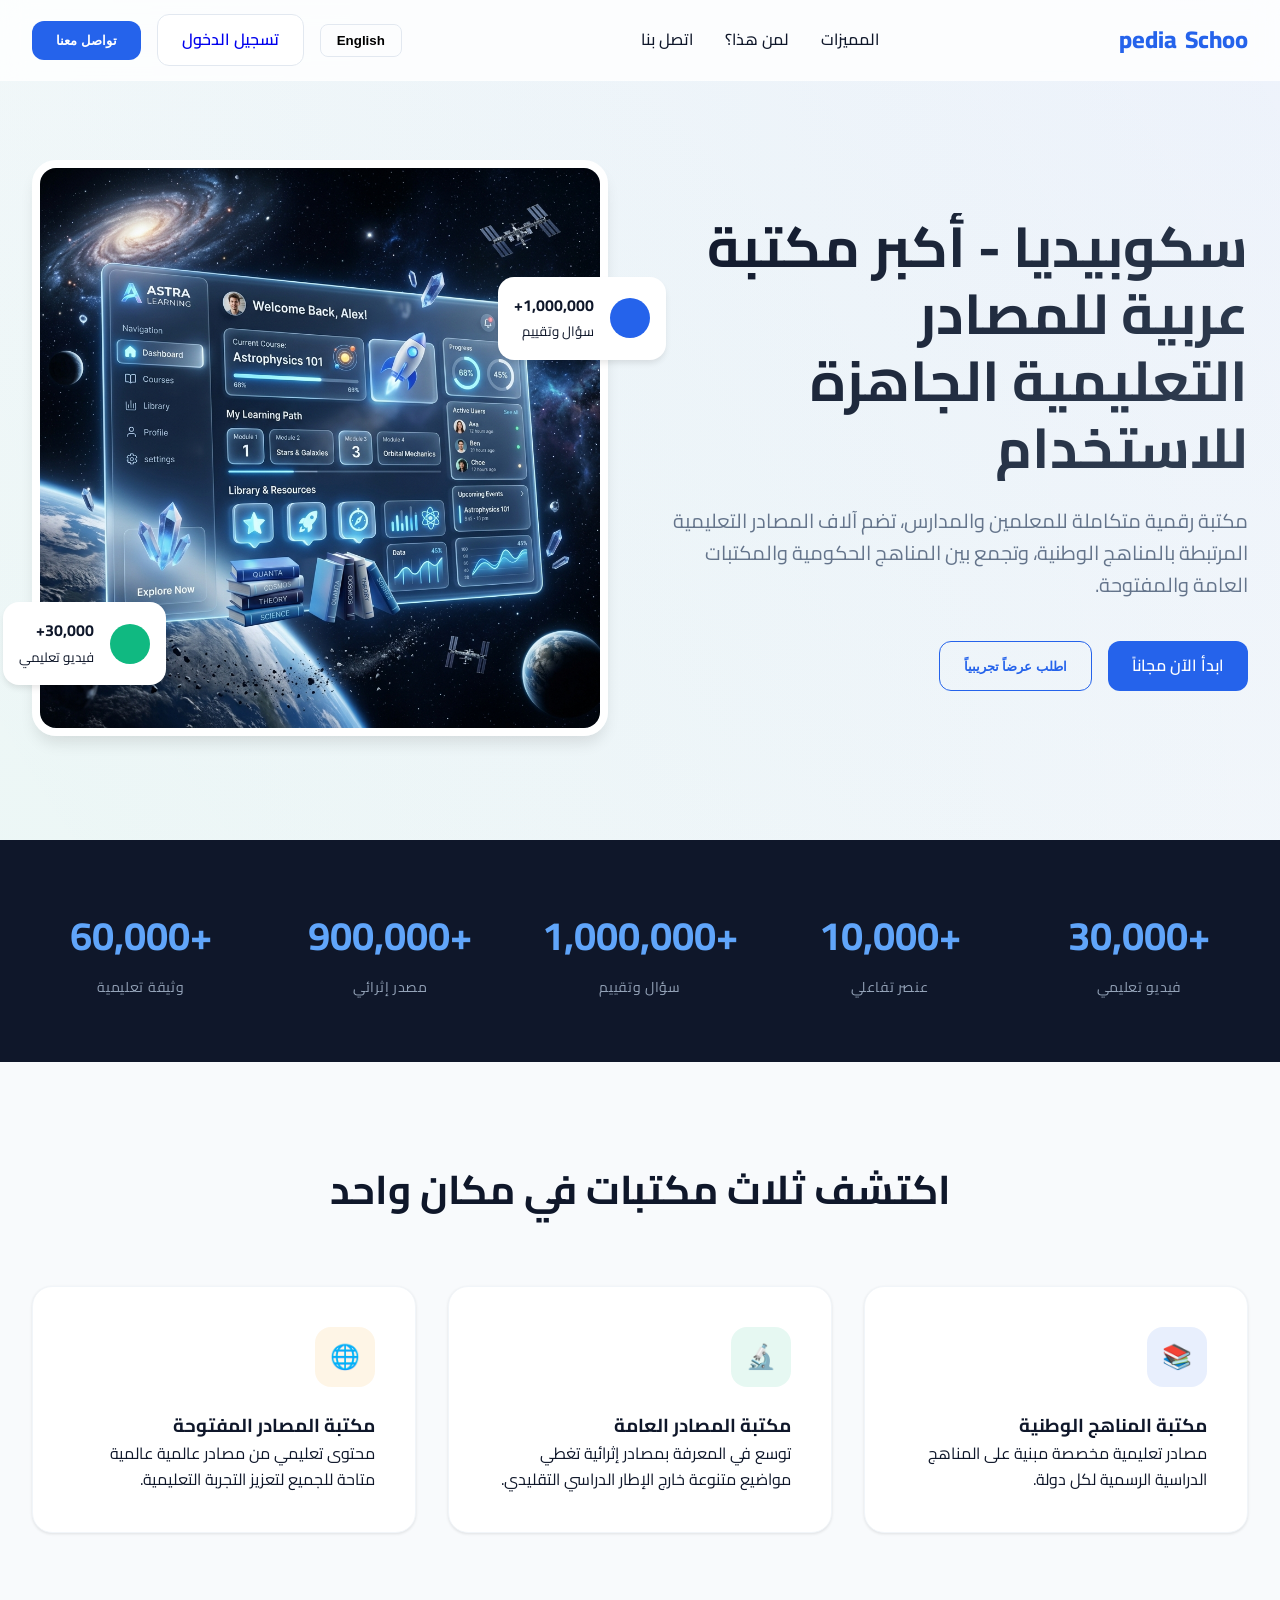
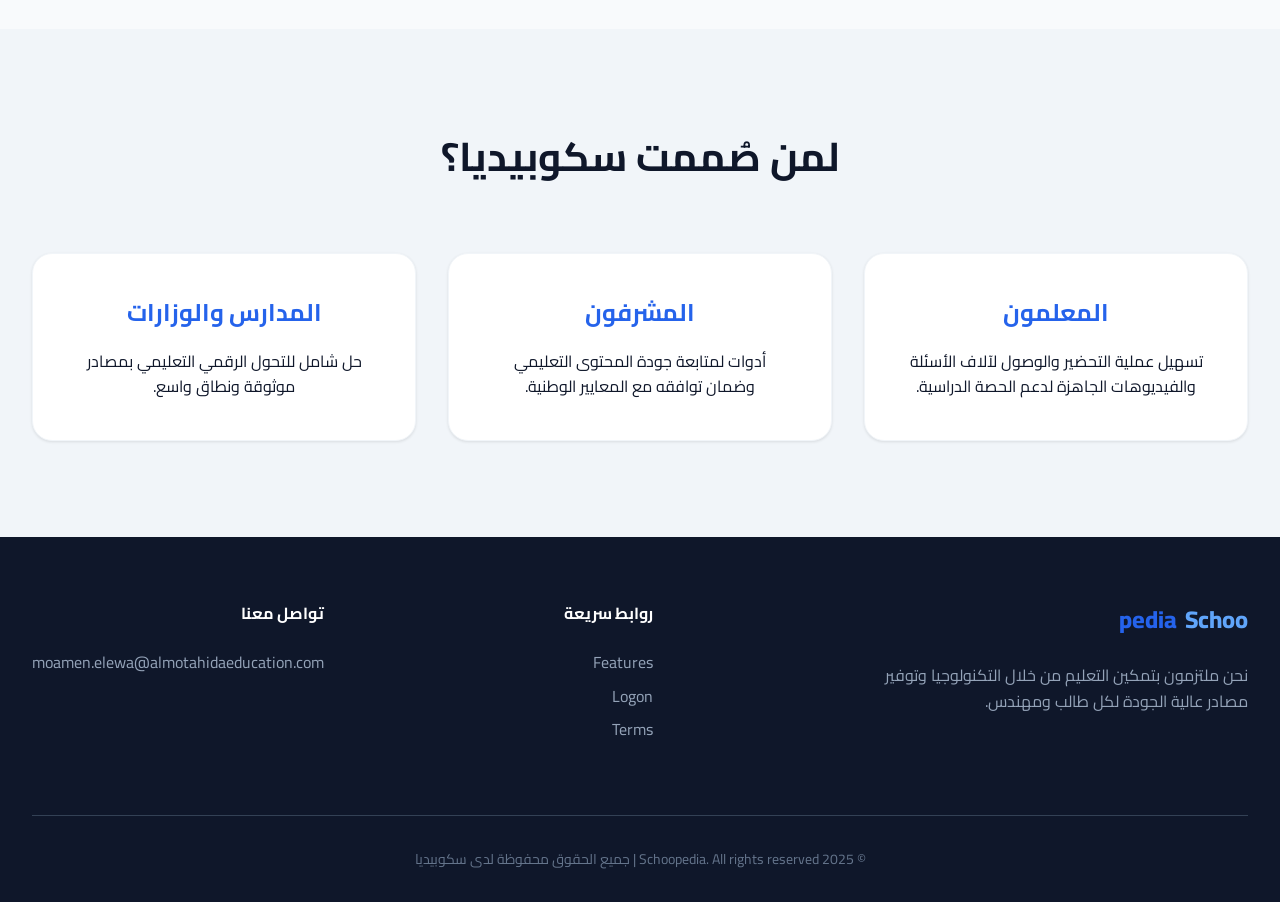
==== index.html @ 9db1104a "Initial commit: Redesigned Schoopedia Library Landing Page" ====
<!DOCTYPE html>
<html lang="ar" dir="rtl">
<head>
    <meta charset="UTF-8">
    <meta name="viewport" content="width=device-width, initial-scale=1.0">
    <title>Schoopedia Library | سكوبيديا</title>
    <link rel="stylesheet" href="style.css">
</head>
<body class="lang-ar">

    <!-- Navigation -->
    <nav id="navbar">
        <div class="container">
            <a href="#" class="logo">
                <span style="color: var(--primary)">Schoo</span>pedia
            </a>
            <div class="nav-links">
                <a href="#features" lang="ar">المميزات</a>
                <a href="#features" lang="en">Features</a>
                <a href="#audience" lang="ar">لمن هذا؟</a>
                <a href="#audience" lang="en">Whom is it for?</a>
                <a href="#contact" lang="ar">اتصل بنا</a>
                <a href="#contact" lang="en">Contact</a>
            </div>
            <div class="nav-actions">
                <button class="lang-toggle" onclick="toggleLanguage()">
                    <span lang="ar">English</span>
                    <span lang="en">العربية</span>
                </button>
                <a href="https://library.schoopedia.com/login" class="btn btn-outline" lang="ar">تسجيل الدخول</a>
                <a href="https://library.schoopedia.com/login" class="btn btn-outline" lang="en">Login</a>
                <button class="btn btn-primary" onclick="openModal()" lang="ar">تواصل معنا</button>
                <button class="btn btn-primary" onclick="openModal()" lang="en">Contact Us</button>
            </div>
        </div>
    </nav>

    <!-- Hero Section -->
    <section class="hero">
        <div class="container">
            <div class="hero-content">
                <h1 lang="ar">سكوبيديا - أكبر مكتبة عربية للمصادر التعليمية الجاهزة للاستخدام</h1>
                <h1 lang="en">Schoopedia - The largest Arabic library for ready-to-use educational resources</h1>
                
                <p lang="ar">مكتبة رقمية متكاملة للمعلمين والمدارس، تضم آلاف المصادر التعليمية المرتبطة بالمناهج الوطنية، وتجمع بين المناهج الحكومية والمكتبات العامة والمفتوحة.</p>
                <p lang="en">A comprehensive digital library for teachers and schools, featuring thousands of educational resources mapped to national curricula, combining government, general, and open libraries.</p>
                
                <div class="hero-btns" style="display: flex; gap: 1rem;">
                    <a href="https://library.schoopedia.com/login" class="btn btn-primary" lang="ar">ابدأ الآن مجاناً</a>
                    <a href="https://library.schoopedia.com/login" class="btn btn-primary" lang="en">Start Now for Free</a>
                    
                    <button class="btn btn-secondary" onclick="openModal()" lang="ar">اطلب عرضاً تجريبياً</button>
                    <button class="btn btn-secondary" onclick="openModal()" lang="en">Request a Demo</button>
                </div>
            </div>
            <div class="hero-visual">
                <div class="floating-card" style="top: 20%; right: -10%;">
                    <div style="background: var(--primary); width: 40px; height: 40px; border-radius: 50%;"></div>
                    <div>
                        <strong style="display: block;">1,000,000+</strong>
                        <small lang="ar">سؤال وتقييم</small>
                        <small lang="en">Questions & Assessments</small>
                    </div>
                </div>
                <div class="floating-card" style="bottom: 10%; left: -5%;">
                    <div style="background: var(--secondary); width: 40px; height: 40px; border-radius: 50%;"></div>
                    <div>
                        <strong style="display: block;">30,000+</strong>
                        <small lang="ar">فيديو تعليمي</small>
                        <small lang="en">Educational Videos</small>
                    </div>
                </div>
                <img src="hero-visual.png" alt="Schoopedia Platform">
            </div>
        </div>
    </section>

    <!-- Metrics Section -->
    <section class="metrics">
        <div class="container">
            <div class="metrics-grid">
                <div class="metric-item">
                    <h3>+30,000</h3>
                    <p lang="ar">فيديو تعليمي</p>
                    <p lang="en">Videos</p>
                </div>
                <div class="metric-item">
                    <h3>+10,000</h3>
                    <p lang="ar">عنصر تفاعلي</p>
                    <p lang="en">Interactives</p>
                </div>
                <div class="metric-item">
                    <h3>+1,000,000</h3>
                    <p lang="ar">سؤال وتقييم</p>
                    <p lang="en">Questions</p>
                </div>
                <div class="metric-item">
                    <h3>+900,000</h3>
                    <p lang="ar">مصدر إثرائي</p>
                    <p lang="en">Resources</p>
                </div>
                <div class="metric-item">
                    <h3>+60,000</h3>
                    <p lang="ar">وثيقة تعليمية</p>
                    <p lang="en">Documents</p>
                </div>
            </div>
        </div>
    </section>

    <!-- Features / Libraries Section -->
    <section id="features" class="section-padding">
        <div class="container">
            <div style="text-align: center; margin-bottom: 4rem;">
                <h2 style="font-size: 2.5rem; margin-bottom: 1rem;" lang="ar">اكتشف ثلاث مكتبات في مكان واحد</h2>
                <h2 style="font-size: 2.5rem; margin-bottom: 1rem;" lang="en">Discover Three Libraries in One Place</h2>
            </div>
            
            <style>
                .feature-grid { display: grid; grid-template-columns: repeat(3, 1fr); gap: 2rem; }
                .feature-card { background: white; padding: 2.5rem; border-radius: 20px; box-shadow: var(--shadow-sm); border: 1px solid #f1f5f9; transition: var(--transition); }
                .feature-card:hover { transform: translateY(-10px); box-shadow: var(--shadow-lg); border-color: var(--primary-light); }
                .card-icon { width: 60px; height: 60px; border-radius: 16px; display: flex; align-items: center; justify-content: center; margin-bottom: 1.5rem; font-size: 1.5rem; }
            </style>

            <div class="feature-grid">
                <div class="feature-card">
                    <div class="card-icon" style="background: rgba(37, 99, 235, 0.1); color: var(--primary);">📚</div>
                    <h3 lang="ar">مكتبة المناهج الوطنية</h3>
                    <h3 lang="en">National Curricula Library</h3>
                    <p lang="ar">مصادر تعليمية مخصصة مبنية على المناهج الدراسية الرسمية لكل دولة.</p>
                    <p lang="en">Customized educational resources built on the official curriculum of each country.</p>
                </div>
                <div class="feature-card">
                    <div class="card-icon" style="background: rgba(16, 185, 129, 0.1); color: var(--secondary);">🔬</div>
                    <h3 lang="ar">مكتبة المصادر العامة</h3>
                    <h3 lang="en">General Resources Library</h3>
                    <p lang="ar">توسع في المعرفة بمصادر إثرائية تغطي مواضيع متنوعة خارج الإطار الدراسي التقليدي.</p>
                    <p lang="en">Expand knowledge with enrichment resources covering various topics outside the traditional framework.</p>
                </div>
                <div class="feature-card">
                    <div class="card-icon" style="background: rgba(245, 158, 11, 0.1); color: var(--accent);">🌐</div>
                    <h3 lang="ar">مكتبة المصادر المفتوحة</h3>
                    <h3 lang="en">Open Resources Library</h3>
                    <p lang="ar">محتوى تعليمي من مصادر عالمية عالمية متاحة للجميع لتعزيز التجربة التعليمية.</p>
                    <p lang="en">Educational content from global open sources available to everyone to enhance the learning experience.</p>
                </div>
            </div>
        </div>
    </section>

    <!-- Audience Section -->
    <section id="audience" class="section-padding" style="background: #f1f5f9;">
        <div class="container">
            <div style="text-align: center; margin-bottom: 4rem;">
                <h2 style="font-size: 2.5rem; margin-bottom: 1rem;" lang="ar">لمن صُممت سكوبيديا؟</h2>
                <h2 style="font-size: 2.5rem; margin-bottom: 1rem;" lang="en">Who is Schoopedia built for?</h2>
            </div>
            
            <div class="feature-grid">
                <div class="feature-card" style="text-align: center;">
                    <h3 style="color: var(--primary); font-size: 1.5rem; margin-bottom: 1rem;" lang="ar">المعلمون</h3>
                    <h3 style="color: var(--primary); font-size: 1.5rem; margin-bottom: 1rem;" lang="en">Teachers</h3>
                    <p lang="ar">تسهيل عملية التحضير والوصول لآلاف الأسئلة والفيديوهات الجاهزة لدعم الحصة الدراسية.</p>
                    <p lang="en">Simplified preparation and access to thousands of ready-made questions and videos to support classroom sessions.</p>
                </div>
                <div class="feature-card" style="text-align: center;">
                    <h3 style="color: var(--primary); font-size: 1.5rem; margin-bottom: 1rem;" lang="ar">المشرفون</h3>
                    <h3 style="color: var(--primary); font-size: 1.5rem; margin-bottom: 1rem;" lang="en">Supervisors</h3>
                    <p lang="ar">أدوات لمتابعة جودة المحتوى التعليمي وضمان توافقه مع المعايير الوطنية.</p>
                    <p lang="en">Tools to monitor educational content quality and ensure compliance with national standards.</p>
                </div>
                <div class="feature-card" style="text-align: center;">
                    <h3 style="color: var(--primary); font-size: 1.5rem; margin-bottom: 1rem;" lang="ar">المدارس والوزارات</h3>
                    <h3 style="color: var(--primary); font-size: 1.5rem; margin-bottom: 1rem;" lang="en">Schools & Ministries</h3>
                    <p lang="ar">حل شامل للتحول الرقمي التعليمي بمصادر موثوقة ونطاق واسع.</p>
                    <p lang="en">A comprehensive solution for educational digital transformation with reliable, large-scale resources.</p>
                </div>
            </div>
        </div>
    </section>

    <!-- Footer Area -->
    <footer style="background: var(--text-dark); color: white; padding: 4rem 0 2rem;">
        <div class="container">
            <div style="display: grid; grid-template-columns: 2fr 1fr 1fr; gap: 4rem; margin-bottom: 4rem;">
                <div>
                    <a href="#" class="logo" style="margin-bottom: 1.5rem;">
                        <span style="color: var(--primary-light)">Schoo</span>pedia
                    </a>
                    <p style="color: #94a3b8; max-width: 400px;" lang="ar">نحن ملتزمون بتمكين التعليم من خلال التكنولوجيا وتوفير مصادر عالية الجودة لكل طالب ومهندس.</p>
                    <p style="color: #94a3b8; max-width: 400px;" lang="en">We are committed to empowering education through technology and providing high-quality resources for every student and teacher.</p>
                </div>
                <div>
                    <h4 style="margin-bottom: 1.5rem;" lang="ar">روابط سريعة</h4>
                    <h4 style="margin-bottom: 1.5rem;" lang="en">Quick Links</h4>
                    <ul style="list-style: none; color: #94a3b8;">
                        <li style="margin-bottom: 0.5rem;"><a href="#" style="color: inherit; text-decoration: none;">Features</a></li>
                        <li style="margin-bottom: 0.5rem;"><a href="#" style="color: inherit; text-decoration: none;">Logon</a></li>
                        <li style="margin-bottom: 0.5rem;"><a href="#" style="color: inherit; text-decoration: none;">Terms</a></li>
                    </ul>
                </div>
                <div>
                    <h4 style="margin-bottom: 1.5rem;" lang="ar">تواصل معنا</h4>
                    <h4 style="margin-bottom: 1.5rem;" lang="en">Contact Us</h4>
                    <p style="color: #94a3b8;">moamen.elewa@almotahidaeducation.com</p>
                </div>
            </div>
            <div style="border-top: 1px solid #334155; padding-top: 2rem; text-align: center; color: #64748b; font-size: 0.875rem;">
                <p>© 2025 Schoopedia. All rights reserved | جميع الحقوق محفوظة لدى سكوبيديا</p>
            </div>
        </div>
    </footer>

    <!-- Contact Modal -->
    <div id="contactModal" style="display: none; position: fixed; inset: 0; background: rgba(0,0,0,0.5); z-index: 2000; align-items: center; justify-content: center; backdrop-filter: blur(4px);">
        <div style="background: white; width: 90%; max-width: 500px; padding: 2.5rem; border-radius: 24px; position: relative; box-shadow: var(--shadow-lg);">
            <button onclick="closeModal()" style="position: absolute; top: 1.5rem; right: 1.5rem; background: none; border: none; font-size: 1.5rem; cursor: pointer; color: var(--text-muted);">×</button>
            <h2 style="margin-bottom: 0.5rem;" lang="ar">تواصل معنا</h2>
            <h2 style="margin-bottom: 0.5rem;" lang="en">Contact Us</h2>
            <p style="color: var(--text-muted); margin-bottom: 2rem;" lang="ar">اترك لنا رسالة وسنقوم بالرد عليك في أقرب وقت.</p>
            <p style="color: var(--text-muted); margin-bottom: 2rem;" lang="en">Leave us a message and we'll get back to you soon.</p>
            
            <form action="mailto:moamen.elewa@almotahidaeducation.com" method="post" enctype="text/plain" style="display: flex; direction: ltr; flex-direction: column; gap: 1rem;">
                <input type="text" placeholder="Full Name / الاسم الكامل" style="width: 100%; padding: 0.75rem 1rem; border: 1px solid #e2e8f0; border-radius: 12px;" required>
                <input type="email" placeholder="Email / البريد الإلكتروني" style="width: 100%; padding: 0.75rem 1rem; border: 1px solid #e2e8f0; border-radius: 12px;" required>
                <textarea placeholder="Your Message / الرسالة" rows="4" style="width: 100%; padding: 0.75rem 1rem; border: 1px solid #e2e8f0; border-radius: 12px;" required></textarea>
                <button type="submit" class="btn btn-primary" style="width: 100%;" lang="ar">إرسال الرسالة</button>
                <button type="submit" class="btn btn-primary" style="width: 100%;" lang="en">Send Message</button>
            </form>
        </div>
    </div>

    <script src="script.js"></script>
</body>
</html>
---- style.css ----
@import url('https://fonts.googleapis.com/css2?family=Cairo:wght@300;400;600;700&family=Outfit:wght@300;400;600;700&display=swap');

:root {
    --primary: #2563eb;
    --primary-light: #60a5fa;
    --secondary: #10b981;
    --accent: #f59e0b;
    --bg-light: #f8fafc;
    --text-dark: #0f172a;
    --text-muted: #64748b;
    --glass: rgba(255, 255, 255, 0.8);
    --glass-border: rgba(255, 255, 255, 0.2);
    --shadow-sm: 0 1px 3px rgba(0,0,0,0.1);
    --shadow-md: 0 4px 6px -1px rgba(0,0,0,0.1);
    --shadow-lg: 0 10px 15px -3px rgba(0,0,0,0.1);
    --transition: all 0.3s cubic-bezier(0.4, 0, 0.2, 1);
}

* {
    margin: 0;
    padding: 0;
    box-sizing: border-box;
}

body {
    font-family: 'Outfit', 'Cairo', sans-serif;
    color: var(--text-dark);
    background-color: var(--bg-light);
    line-height: 1.6;
    overflow-x: hidden;
}

body.lang-ar {
    direction: rtl;
    font-family: 'Cairo', 'Outfit', sans-serif;
}

/* --- Layout Utils --- */
.container {
    max-width: 1280px;
    margin: 0 auto;
    padding: 0 2rem;
}

.section-padding {
    padding: 6rem 0;
}

/* --- Navigation --- */
nav {
    position: fixed;
    top: 0;
    width: 100%;
    z-index: 1000;
    background: var(--glass);
    backdrop-filter: blur(12px);
    border-bottom: 1px solid var(--glass-border);
    transition: var(--transition);
}

nav.scrolled {
    box-shadow: var(--shadow-md);
    padding: 0.5rem 0;
}

nav .container {
    display: flex;
    justify-content: space-between;
    align-items: center;
    height: 80px;
}

.logo {
    font-size: 1.5rem;
    font-weight: 800;
    color: var(--primary);
    text-decoration: none;
    display: flex;
    align-items: center;
    gap: 0.5rem;
}

.nav-links {
    display: flex;
    gap: 2rem;
    align-items: center;
}

.nav-links a {
    text-decoration: none;
    color: var(--text-dark);
    font-weight: 500;
    transition: var(--transition);
}

.nav-links a:hover {
    color: var(--primary);
}

.nav-actions {
    display: flex;
    gap: 1rem;
    align-items: center;
}

/* --- Buttons --- */
.btn {
    padding: 0.75rem 1.5rem;
    border-radius: 12px;
    font-weight: 600;
    cursor: pointer;
    transition: var(--transition);
    border: none;
    text-decoration: none;
    display: inline-flex;
    align-items: center;
    justify-content: center;
    gap: 0.5rem;
}

.btn-primary {
    background: var(--primary);
    color: white;
}

.btn-primary:hover {
    background: #1d4ed8;
    transform: translateY(-2px);
    box-shadow: 0 10px 15px -3px rgba(37, 99, 235, 0.3);
}

.btn-secondary {
    background: transparent;
    border: 1px solid var(--primary);
    color: var(--primary);
}

.btn-secondary:hover {
    background: rgba(37, 99, 235, 0.05);
}

.btn-outline {
    border: 1px solid #e2e8f0;
    background: white;
}

.btn-outline:hover {
    background: #f1f5f9;
}

.lang-toggle {
    background: none;
    border: 1px solid #e2e8f0;
    padding: 0.5rem 1rem;
    border-radius: 8px;
    cursor: pointer;
    font-weight: 600;
    display: flex;
    align-items: center;
    gap: 0.5rem;
}

/* --- Hero --- */
.hero {
    position: relative;
    padding: 10rem 0 6rem;
    background: radial-gradient(circle at top right, rgba(37, 99, 235, 0.05), transparent),
                radial-gradient(circle at bottom left, rgba(16, 185, 129, 0.05), transparent);
    overflow: hidden;
}

.hero .container {
    display: grid;
    grid-template-columns: 1fr 1fr;
    gap: 4rem;
    align-items: center;
}

.hero-content h1 {
    font-size: 3.5rem;
    line-height: 1.2;
    margin-bottom: 1.5rem;
    background: linear-gradient(135deg, var(--text-dark) 0%, #334155 100%);
    -webkit-background-clip: text;
    -webkit-text-fill-color: transparent;
}

.hero-content p {
    font-size: 1.25rem;
    color: var(--text-muted);
    margin-bottom: 2.5rem;
}

.hero-visual {
    position: relative;
}

.hero-visual img {
    width: 100%;
    border-radius: 24px;
    box-shadow: var(--shadow-lg);
    border: 8px solid white;
}

/* Floating element decorations */
.floating-card {
    position: absolute;
    background: white;
    padding: 1rem;
    border-radius: 16px;
    box-shadow: var(--shadow-md);
    display: flex;
    align-items: center;
    gap: 1rem;
    z-index: 2;
    animation: float 6s ease-in-out infinite;
}

@keyframes float {
    0%, 100% { transform: translateY(0); }
    50% { transform: translateY(-20px); }
}

/* --- Metrics Section --- */
.metrics {
    background: var(--text-dark);
    color: white;
    padding: 4rem 0;
}

.metrics-grid {
    display: grid;
    grid-template-columns: repeat(auto-fit, minmax(200px, 1fr));
    gap: 2rem;
    text-align: center;
}

.metric-item h3 {
    font-size: 2.5rem;
    color: var(--primary-light);
    margin-bottom: 0.5rem;
}

.metric-item p {
    color: #94a3b8;
    text-transform: uppercase;
    font-size: 0.875rem;
    letter-spacing: 0.05em;
}

/* --- Content Visibility --- */
body.lang-ar [lang="en"] { display: none !important; }
body.lang-en [lang="ar"] { display: none !important; }

/* --- Animations --- */
.fade-in-section {
    opacity: 0;
    transform: translateY(30px);
    transition: opacity 0.8s ease-out, transform 0.8s ease-out;
}

.fade-in-section.visible {
    opacity: 1;
    transform: translateY(0);
}

/* --- Responsive --- */
@media (max-width: 1024px) {
    .hero .container {
        grid-template-columns: 1fr;
        text-align: center;
        padding-top: 2rem;
    }
    .hero-btns { justify-content: center; }
    .hero-content h1 {
        font-size: 2.75rem;
    }
    .nav-links { display: none; }
    .feature-grid { grid-template-columns: 1fr; }
}

@media (max-width: 768px) {
    .container { padding: 0 1.5rem; }
}
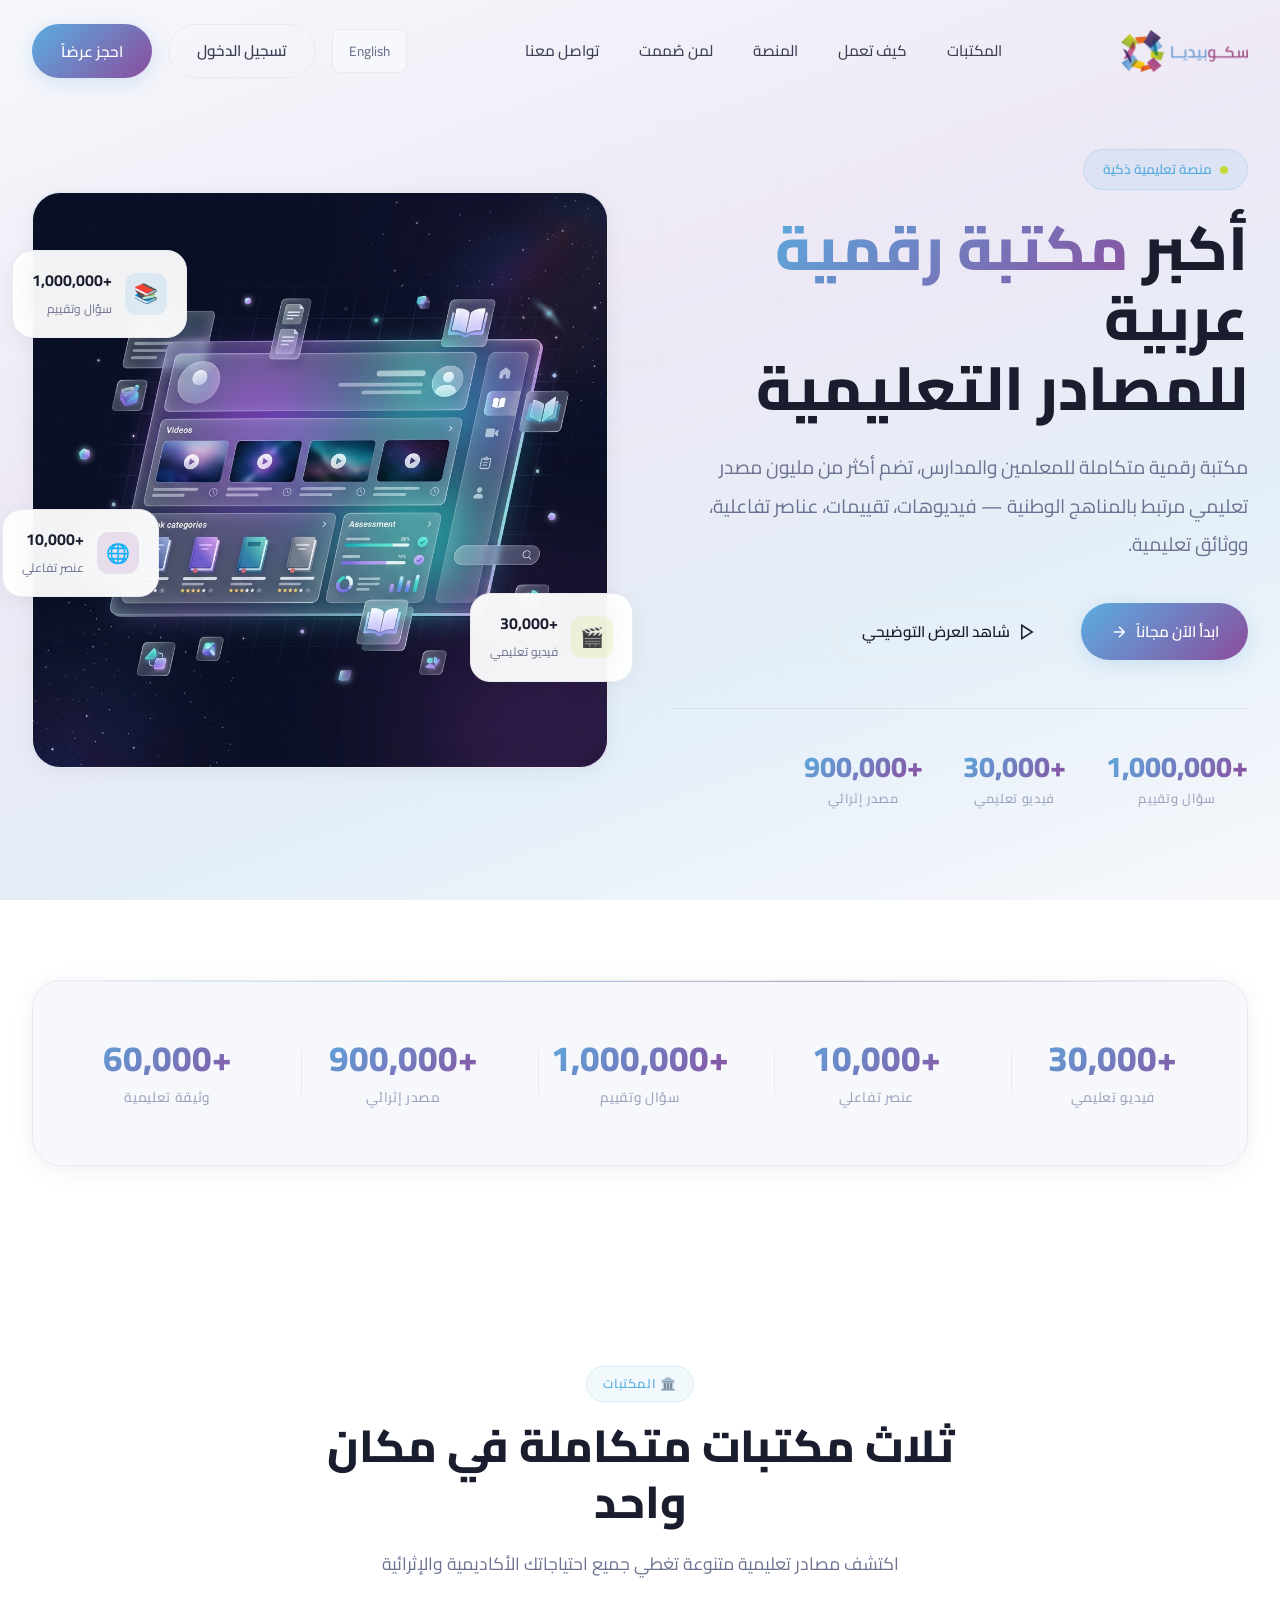
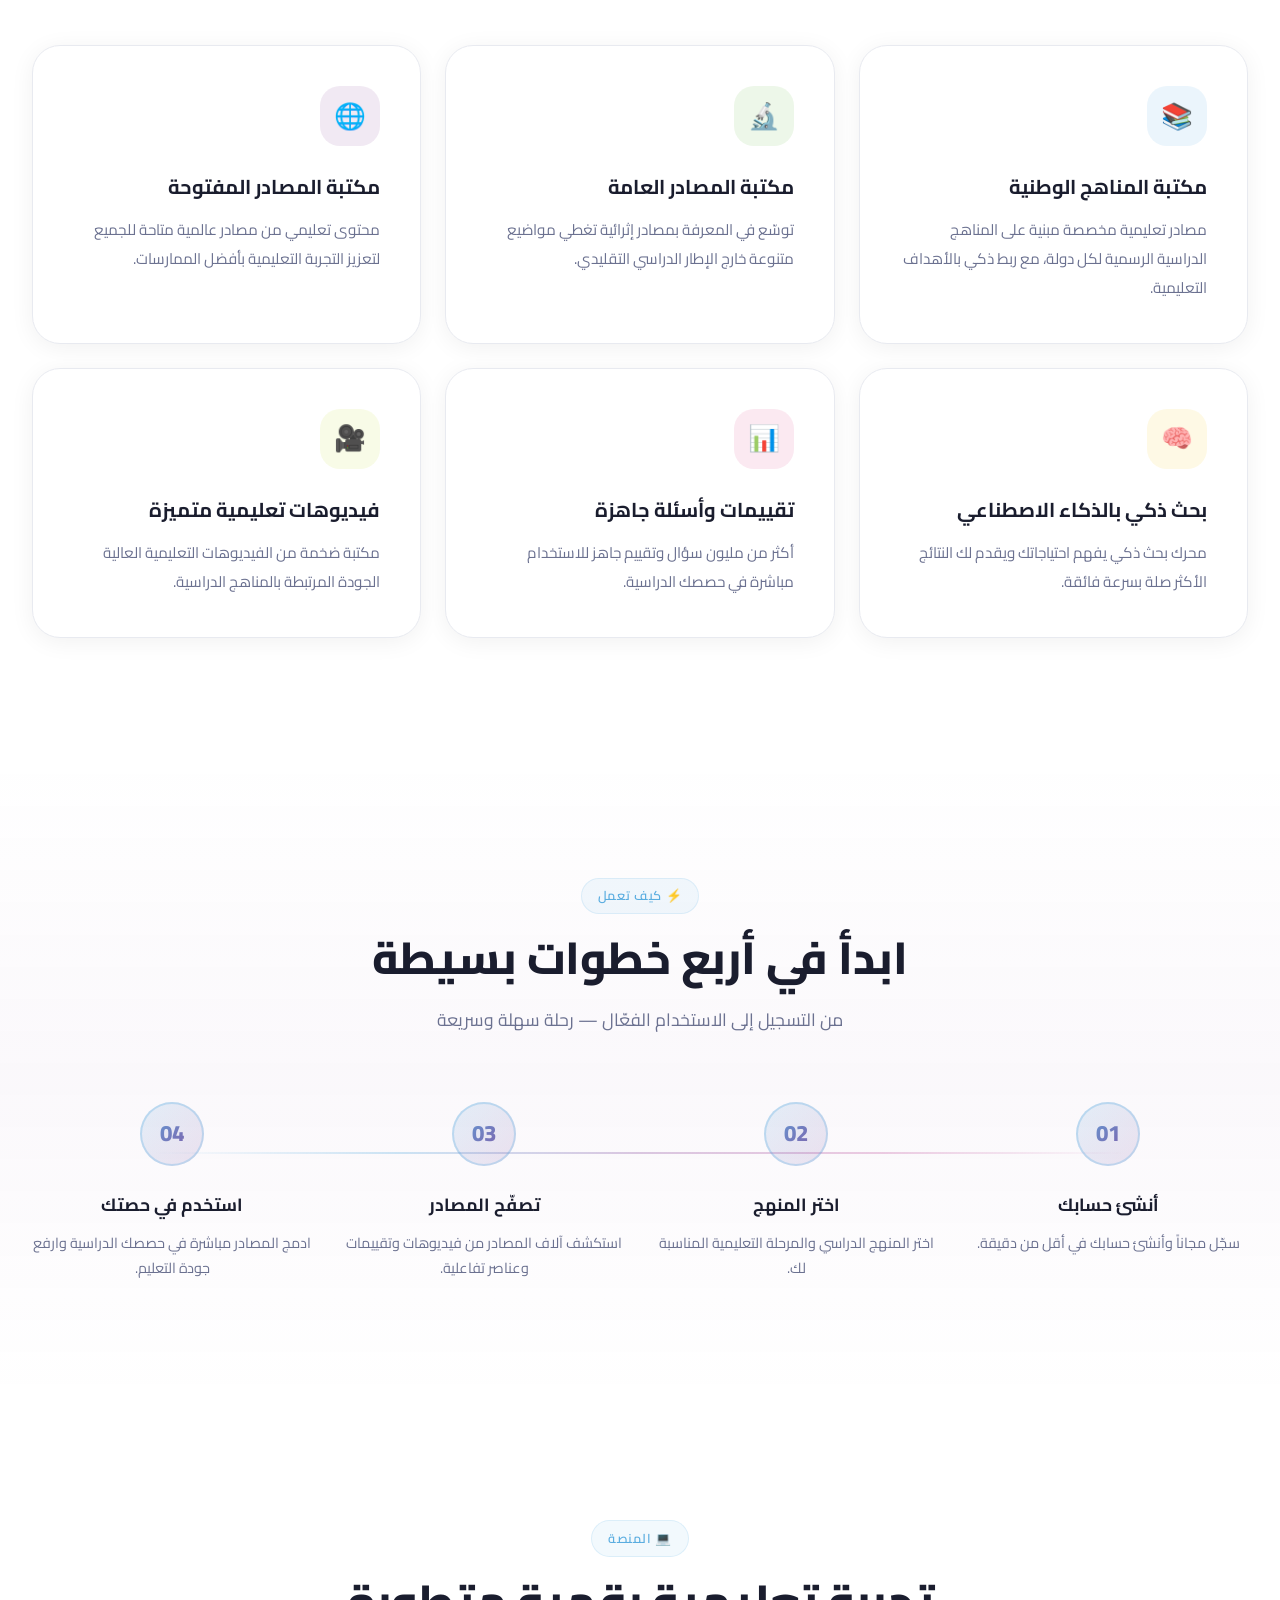
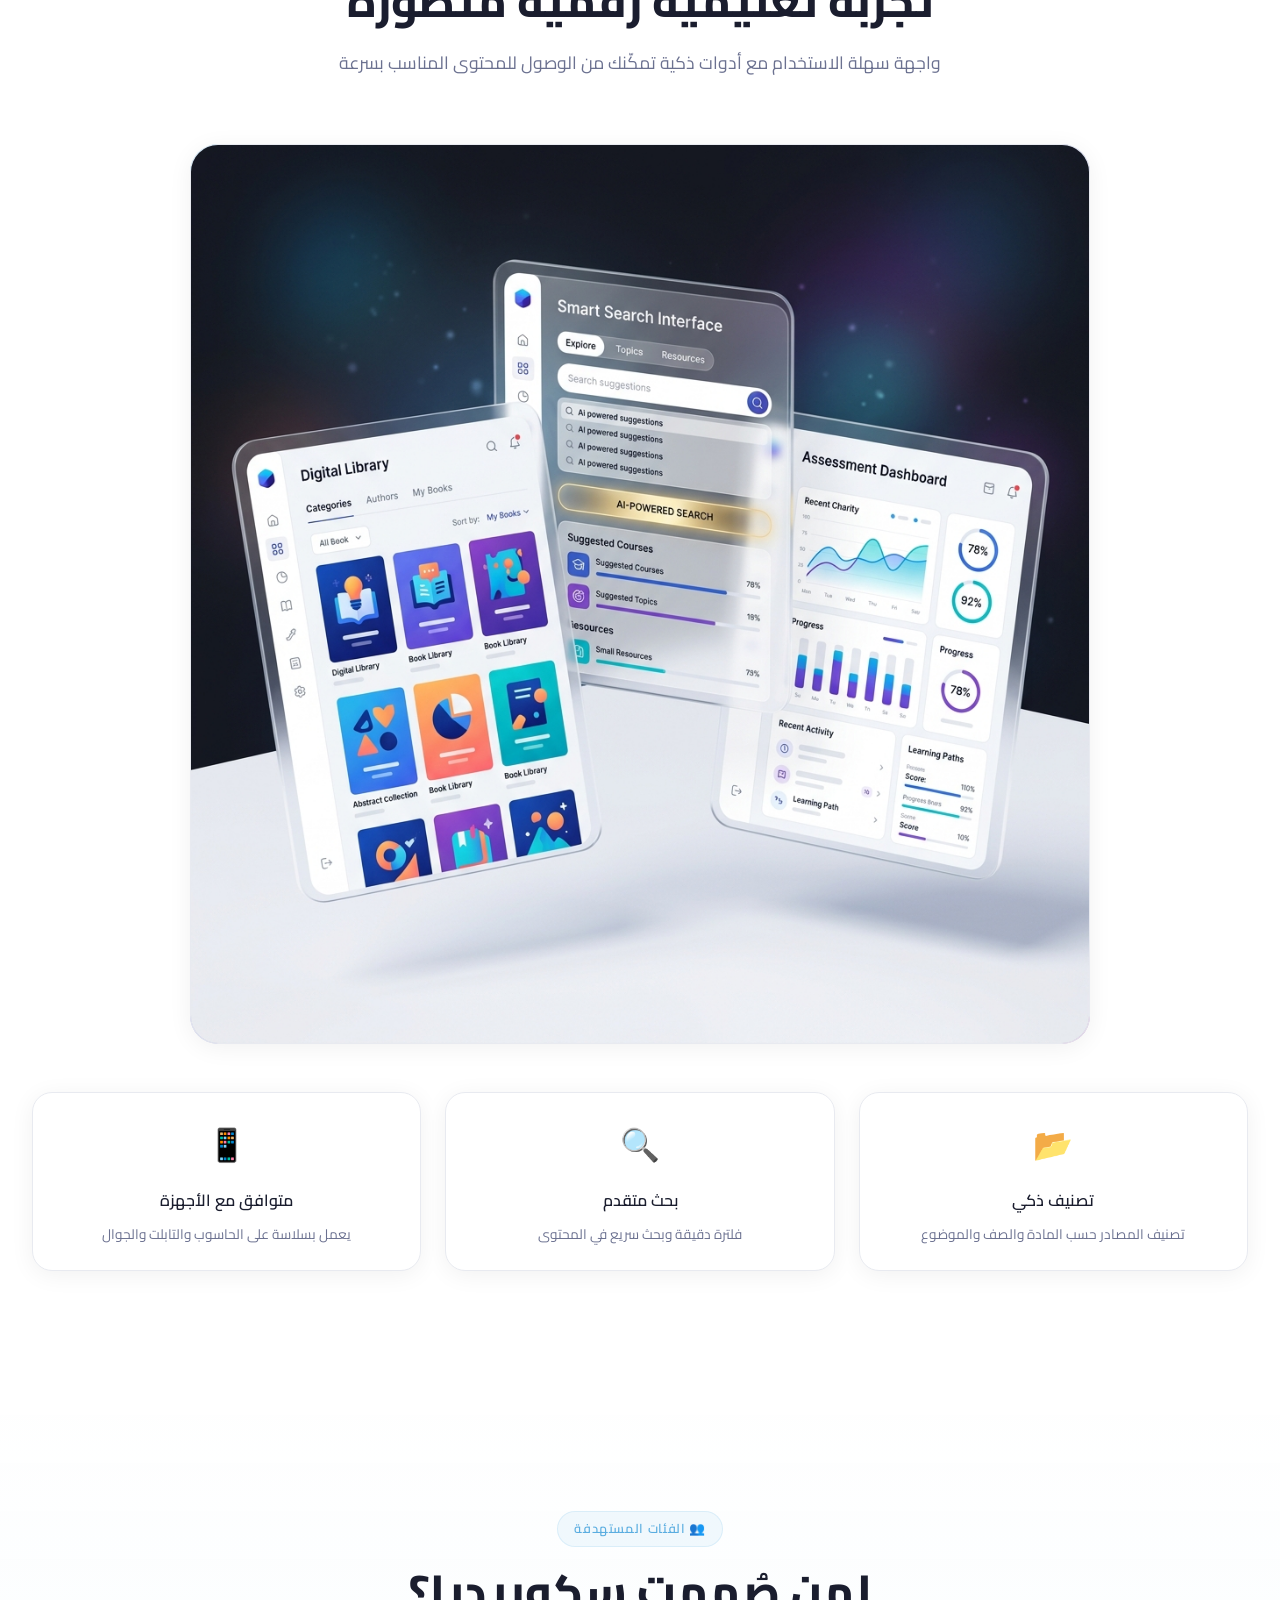
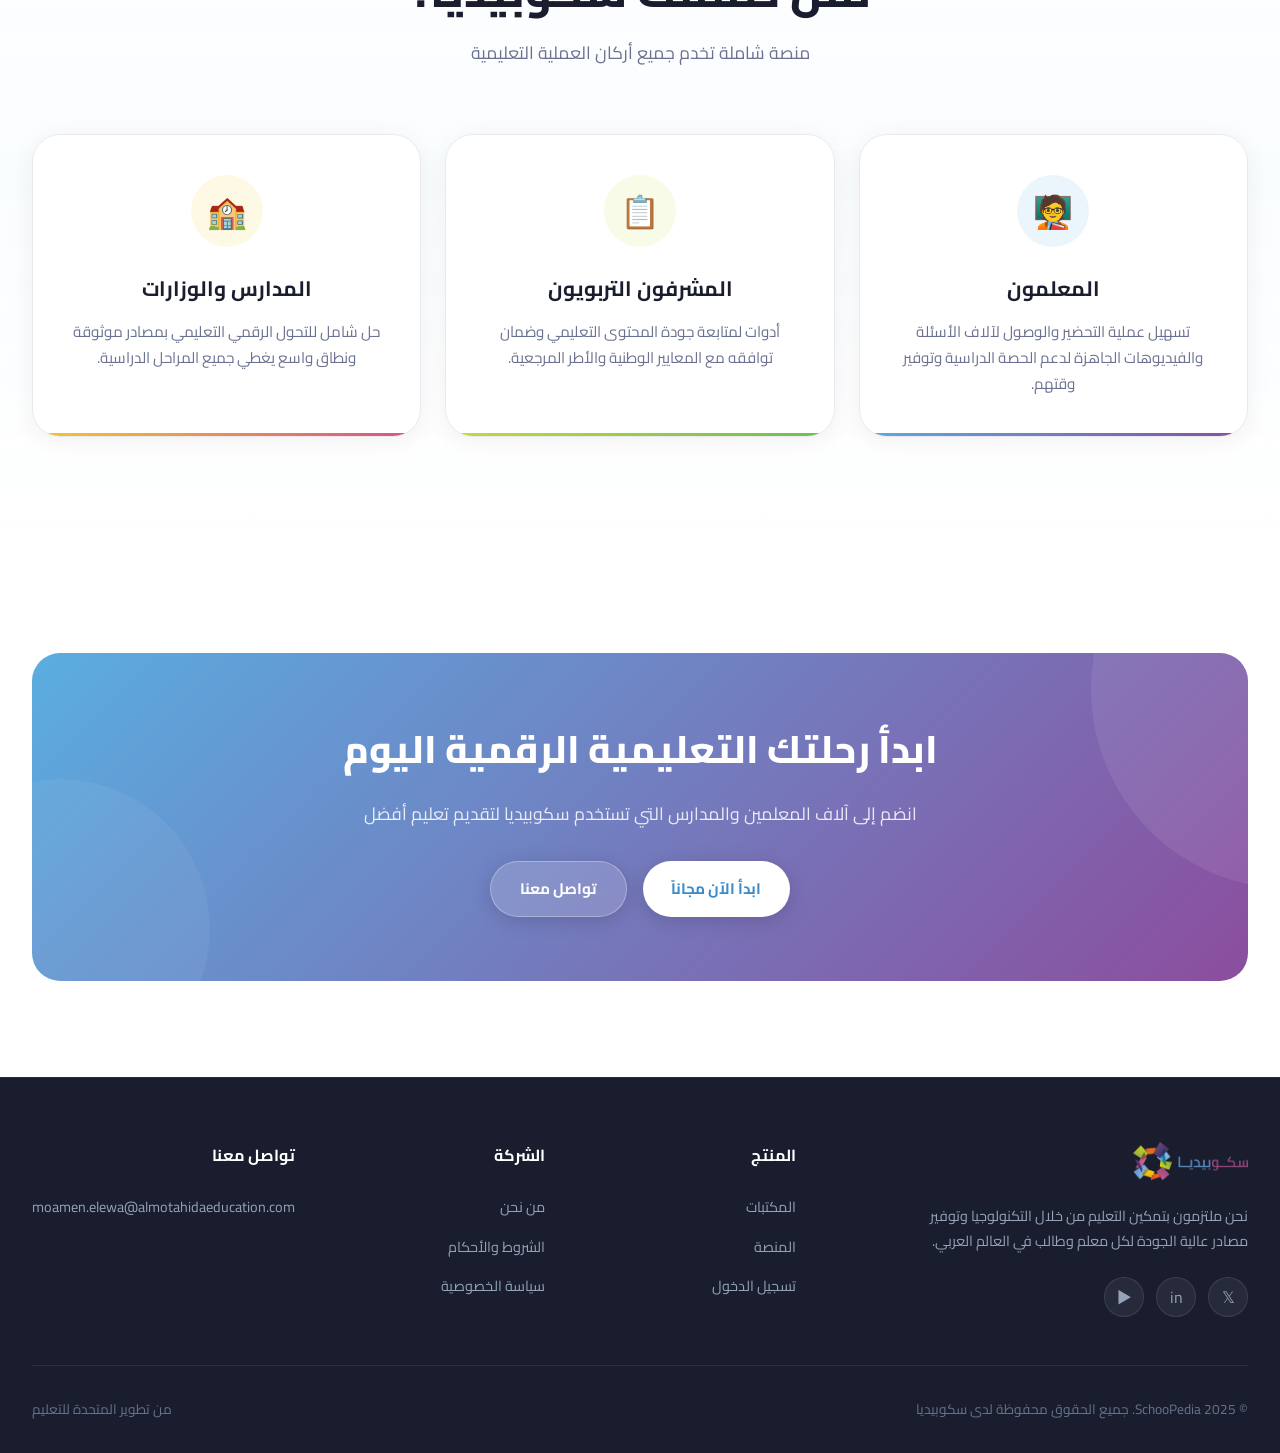
==== commit ab90f0c9: "Complete SchooPedia redesign: modern light theme landing page with premium UI, animations, bilingual" ====
--- a/index.html
+++ b/index.html
@@ -3,228 +3,531 @@
 <head>
     <meta charset="UTF-8">
     <meta name="viewport" content="width=device-width, initial-scale=1.0">
-    <title>Schoopedia Library | سكوبيديا</title>
+    <title>SchooPedia | سكوبيديا — أكبر مكتبة رقمية تعليمية عربية</title>
+    <meta name="description" content="سكوبيديا - مكتبة رقمية متكاملة للمعلمين والمدارس تضم أكثر من مليون مصدر تعليمي. SchooPedia - The largest Arabic digital education library.">
+    <meta name="keywords" content="SchooPedia, سكوبيديا, مكتبة رقمية, تعليم, EdTech, education, digital library">
     <link rel="stylesheet" href="style.css">
+    <link rel="icon" type="image/png" href="assets/logo-en.png">
 </head>
 <body class="lang-ar">
 
-    <!-- Navigation -->
-    <nav id="navbar">
-        <div class="container">
-            <a href="#" class="logo">
-                <span style="color: var(--primary)">Schoo</span>pedia
+    <!-- Animated Background Orbs -->
+    <div class="bg-orbs" aria-hidden="true">
+        <div class="bg-orb"></div>
+        <div class="bg-orb"></div>
+        <div class="bg-orb"></div>
+    </div>
+
+    <!-- Particles Canvas -->
+    <canvas id="particles-canvas" aria-hidden="true"></canvas>
+
+    <!-- ======================== NAVIGATION ======================== -->
+    <nav class="navbar" id="navbar">
+        <div class="container">
+            <a href="#" class="nav-logo">
+                <img src="assets/logo-ar.png" alt="سكوبيديا" lang="ar">
+                <img src="assets/logo-en.png" alt="SchooPedia" lang="en">
             </a>
+
             <div class="nav-links">
-                <a href="#features" lang="ar">المميزات</a>
-                <a href="#features" lang="en">Features</a>
-                <a href="#audience" lang="ar">لمن هذا؟</a>
-                <a href="#audience" lang="en">Whom is it for?</a>
-                <a href="#contact" lang="ar">اتصل بنا</a>
+                <a href="#features" lang="ar">المكتبات</a>
+                <a href="#features" lang="en">Libraries</a>
+
+                <a href="#how-it-works" lang="ar">كيف تعمل</a>
+                <a href="#how-it-works" lang="en">How it Works</a>
+
+                <a href="#showcase" lang="ar">المنصة</a>
+                <a href="#showcase" lang="en">Platform</a>
+
+                <a href="#audience" lang="ar">لمن صُممت</a>
+                <a href="#audience" lang="en">Who it's for</a>
+
+                <a href="#contact" lang="ar">تواصل معنا</a>
                 <a href="#contact" lang="en">Contact</a>
             </div>
+
             <div class="nav-actions">
-                <button class="lang-toggle" onclick="toggleLanguage()">
+                <button class="lang-toggle" id="langToggle" onclick="toggleLanguage()">
                     <span lang="ar">English</span>
                     <span lang="en">العربية</span>
                 </button>
                 <a href="https://library.schoopedia.com/login" class="btn btn-outline" lang="ar">تسجيل الدخول</a>
                 <a href="https://library.schoopedia.com/login" class="btn btn-outline" lang="en">Login</a>
-                <button class="btn btn-primary" onclick="openModal()" lang="ar">تواصل معنا</button>
-                <button class="btn btn-primary" onclick="openModal()" lang="en">Contact Us</button>
-            </div>
+                <button class="btn btn-primary" onclick="openModal()" lang="ar">احجز عرضاً</button>
+                <button class="btn btn-primary" onclick="openModal()" lang="en">Book a Demo</button>
+            </div>
+
+            <button class="mobile-menu-btn" id="mobileMenuBtn" aria-label="القائمة">
+                <svg width="24" height="24" viewBox="0 0 24 24" fill="none" stroke="currentColor" stroke-width="2">
+                    <line x1="3" y1="6" x2="21" y2="6"/>
+                    <line x1="3" y1="12" x2="21" y2="12"/>
+                    <line x1="3" y1="18" x2="21" y2="18"/>
+                </svg>
+            </button>
         </div>
     </nav>
 
-    <!-- Hero Section -->
-    <section class="hero">
+    <!-- Mobile Navigation -->
+    <div class="mobile-nav-overlay" id="mobileNav">
+        <a href="#features" onclick="closeMobileNav()" lang="ar">المكتبات</a>
+        <a href="#features" onclick="closeMobileNav()" lang="en">Libraries</a>
+        <a href="#how-it-works" onclick="closeMobileNav()" lang="ar">كيف تعمل</a>
+        <a href="#how-it-works" onclick="closeMobileNav()" lang="en">How it Works</a>
+        <a href="#showcase" onclick="closeMobileNav()" lang="ar">المنصة</a>
+        <a href="#showcase" onclick="closeMobileNav()" lang="en">Platform</a>
+        <a href="#audience" onclick="closeMobileNav()" lang="ar">لمن صُممت</a>
+        <a href="#audience" onclick="closeMobileNav()" lang="en">Who it's for</a>
+        <a href="#contact" onclick="closeMobileNav()" lang="ar">تواصل معنا</a>
+        <a href="#contact" onclick="closeMobileNav()" lang="en">Contact</a>
+        <button class="btn btn-primary" onclick="openModal(); closeMobileNav();" lang="ar">احجز عرضاً</button>
+        <button class="btn btn-primary" onclick="openModal(); closeMobileNav();" lang="en">Book a Demo</button>
+    </div>
+
+
+    <!-- ======================== HERO SECTION ======================== -->
+    <section class="hero" id="hero">
         <div class="container">
             <div class="hero-content">
-                <h1 lang="ar">سكوبيديا - أكبر مكتبة عربية للمصادر التعليمية الجاهزة للاستخدام</h1>
-                <h1 lang="en">Schoopedia - The largest Arabic library for ready-to-use educational resources</h1>
-                
-                <p lang="ar">مكتبة رقمية متكاملة للمعلمين والمدارس، تضم آلاف المصادر التعليمية المرتبطة بالمناهج الوطنية، وتجمع بين المناهج الحكومية والمكتبات العامة والمفتوحة.</p>
-                <p lang="en">A comprehensive digital library for teachers and schools, featuring thousands of educational resources mapped to national curricula, combining government, general, and open libraries.</p>
-                
-                <div class="hero-btns" style="display: flex; gap: 1rem;">
-                    <a href="https://library.schoopedia.com/login" class="btn btn-primary" lang="ar">ابدأ الآن مجاناً</a>
-                    <a href="https://library.schoopedia.com/login" class="btn btn-primary" lang="en">Start Now for Free</a>
-                    
-                    <button class="btn btn-secondary" onclick="openModal()" lang="ar">اطلب عرضاً تجريبياً</button>
-                    <button class="btn btn-secondary" onclick="openModal()" lang="en">Request a Demo</button>
-                </div>
-            </div>
+                <div class="hero-badge">
+                    <span class="pulse-dot"></span>
+                    <span lang="ar">منصة تعليمية ذكية</span>
+                    <span lang="en">Smart Education Platform</span>
+                </div>
+
+                <h1 lang="ar">
+                    أكبر <span class="text-gradient">مكتبة رقمية</span> عربية
+                    <br>للمصادر التعليمية
+                </h1>
+                <h1 lang="en">
+                    The Largest Arabic <span class="text-gradient">Digital Library</span>
+                    <br>for Education
+                </h1>
+
+                <p class="hero-subtitle" lang="ar">
+                    مكتبة رقمية متكاملة للمعلمين والمدارس، تضم أكثر من مليون مصدر تعليمي مرتبط بالمناهج الوطنية — فيديوهات، تقييمات، عناصر تفاعلية، ووثائق تعليمية.
+                </p>
+                <p class="hero-subtitle" lang="en">
+                    A comprehensive digital library for teachers and schools, featuring over 1 million educational resources mapped to national curricula — videos, assessments, interactive elements, and educational documents.
+                </p>
+
+                <div class="hero-btns">
+                    <a href="https://library.schoopedia.com/login" class="btn btn-primary" lang="ar">
+                        ابدأ الآن مجاناً
+                        <svg width="18" height="18" viewBox="0 0 24 24" fill="none" stroke="currentColor" stroke-width="2"><path d="M5 12h14M12 5l7 7-7 7"/></svg>
+                    </a>
+                    <a href="https://library.schoopedia.com/login" class="btn btn-primary" lang="en">
+                        Start Free Now
+                        <svg width="18" height="18" viewBox="0 0 24 24" fill="none" stroke="currentColor" stroke-width="2"><path d="M5 12h14M12 5l7 7-7 7"/></svg>
+                    </a>
+                    <button class="btn btn-secondary" onclick="openModal()" lang="ar">
+                        <svg width="18" height="18" viewBox="0 0 24 24" fill="none" stroke="currentColor" stroke-width="2"><polygon points="5 3 19 12 5 21 5 3"/></svg>
+                        شاهد العرض التوضيحي
+                    </button>
+                    <button class="btn btn-secondary" onclick="openModal()" lang="en">
+                        <svg width="18" height="18" viewBox="0 0 24 24" fill="none" stroke="currentColor" stroke-width="2"><polygon points="5 3 19 12 5 21 5 3"/></svg>
+                        Watch Demo
+                    </button>
+                </div>
+
+                <div class="hero-stats">
+                    <div class="hero-stat">
+                        <span class="stat-number" data-target="1000000">0</span>
+                        <span class="stat-label" lang="ar">سؤال وتقييم</span>
+                        <span class="stat-label" lang="en">Assessments</span>
+                    </div>
+                    <div class="hero-stat">
+                        <span class="stat-number" data-target="30000">0</span>
+                        <span class="stat-label" lang="ar">فيديو تعليمي</span>
+                        <span class="stat-label" lang="en">Videos</span>
+                    </div>
+                    <div class="hero-stat">
+                        <span class="stat-number" data-target="900000">0</span>
+                        <span class="stat-label" lang="ar">مصدر إثرائي</span>
+                        <span class="stat-label" lang="en">Resources</span>
+                    </div>
+                </div>
+            </div>
+
             <div class="hero-visual">
-                <div class="floating-card" style="top: 20%; right: -10%;">
-                    <div style="background: var(--primary); width: 40px; height: 40px; border-radius: 50%;"></div>
-                    <div>
-                        <strong style="display: block;">1,000,000+</strong>
-                        <small lang="ar">سؤال وتقييم</small>
-                        <small lang="en">Questions & Assessments</small>
-                    </div>
-                </div>
-                <div class="floating-card" style="bottom: 10%; left: -5%;">
-                    <div style="background: var(--secondary); width: 40px; height: 40px; border-radius: 50%;"></div>
-                    <div>
-                        <strong style="display: block;">30,000+</strong>
-                        <small lang="ar">فيديو تعليمي</small>
-                        <small lang="en">Educational Videos</small>
-                    </div>
-                </div>
-                <img src="hero-visual.png" alt="Schoopedia Platform">
-            </div>
-        </div>
-    </section>
-
-    <!-- Metrics Section -->
-    <section class="metrics">
-        <div class="container">
-            <div class="metrics-grid">
-                <div class="metric-item">
-                    <h3>+30,000</h3>
-                    <p lang="ar">فيديو تعليمي</p>
-                    <p lang="en">Videos</p>
-                </div>
-                <div class="metric-item">
-                    <h3>+10,000</h3>
-                    <p lang="ar">عنصر تفاعلي</p>
-                    <p lang="en">Interactives</p>
-                </div>
-                <div class="metric-item">
-                    <h3>+1,000,000</h3>
-                    <p lang="ar">سؤال وتقييم</p>
-                    <p lang="en">Questions</p>
-                </div>
-                <div class="metric-item">
-                    <h3>+900,000</h3>
-                    <p lang="ar">مصدر إثرائي</p>
-                    <p lang="en">Resources</p>
-                </div>
-                <div class="metric-item">
-                    <h3>+60,000</h3>
-                    <p lang="ar">وثيقة تعليمية</p>
-                    <p lang="en">Documents</p>
-                </div>
-            </div>
-        </div>
-    </section>
-
-    <!-- Features / Libraries Section -->
-    <section id="features" class="section-padding">
-        <div class="container">
-            <div style="text-align: center; margin-bottom: 4rem;">
-                <h2 style="font-size: 2.5rem; margin-bottom: 1rem;" lang="ar">اكتشف ثلاث مكتبات في مكان واحد</h2>
-                <h2 style="font-size: 2.5rem; margin-bottom: 1rem;" lang="en">Discover Three Libraries in One Place</h2>
-            </div>
-            
-            <style>
-                .feature-grid { display: grid; grid-template-columns: repeat(3, 1fr); gap: 2rem; }
-                .feature-card { background: white; padding: 2.5rem; border-radius: 20px; box-shadow: var(--shadow-sm); border: 1px solid #f1f5f9; transition: var(--transition); }
-                .feature-card:hover { transform: translateY(-10px); box-shadow: var(--shadow-lg); border-color: var(--primary-light); }
-                .card-icon { width: 60px; height: 60px; border-radius: 16px; display: flex; align-items: center; justify-content: center; margin-bottom: 1.5rem; font-size: 1.5rem; }
-            </style>
-
-            <div class="feature-grid">
-                <div class="feature-card">
-                    <div class="card-icon" style="background: rgba(37, 99, 235, 0.1); color: var(--primary);">📚</div>
+                <div class="hero-visual-wrapper">
+                    <img src="assets/hero-dashboard.png" alt="SchooPedia Platform Dashboard">
+                </div>
+
+                <!-- Floating Info Cards -->
+                <div class="hero-float-card float-card-1">
+                    <div class="float-icon" style="background: rgba(90, 173, 224, 0.15);">📚</div>
+                    <div class="float-text">
+                        <strong>+1,000,000</strong>
+                        <span lang="ar">سؤال وتقييم</span>
+                        <span lang="en">Questions & Assessments</span>
+                    </div>
+                </div>
+
+                <div class="hero-float-card float-card-2">
+                    <div class="float-icon" style="background: rgba(197, 217, 58, 0.15);">🎬</div>
+                    <div class="float-text">
+                        <strong>+30,000</strong>
+                        <span lang="ar">فيديو تعليمي</span>
+                        <span lang="en">Educational Videos</span>
+                    </div>
+                </div>
+
+                <div class="hero-float-card float-card-3">
+                    <div class="float-icon" style="background: rgba(139, 77, 158, 0.15);">🌐</div>
+                    <div class="float-text">
+                        <strong>+10,000</strong>
+                        <span lang="ar">عنصر تفاعلي</span>
+                        <span lang="en">Interactive Elements</span>
+                    </div>
+                </div>
+            </div>
+        </div>
+    </section>
+
+
+    <!-- ======================== METRICS BAR ======================== -->
+    <section class="metrics" id="metrics">
+        <div class="container">
+            <div class="metrics-inner reveal">
+                <div class="metrics-grid">
+                    <div class="metric-item">
+                        <h3 data-count="30000">+30,000</h3>
+                        <p lang="ar">فيديو تعليمي</p>
+                        <p lang="en">Videos</p>
+                    </div>
+                    <div class="metric-item">
+                        <h3 data-count="10000">+10,000</h3>
+                        <p lang="ar">عنصر تفاعلي</p>
+                        <p lang="en">Interactives</p>
+                    </div>
+                    <div class="metric-item">
+                        <h3 data-count="1000000">+1,000,000</h3>
+                        <p lang="ar">سؤال وتقييم</p>
+                        <p lang="en">Questions</p>
+                    </div>
+                    <div class="metric-item">
+                        <h3 data-count="900000">+900,000</h3>
+                        <p lang="ar">مصدر إثرائي</p>
+                        <p lang="en">Resources</p>
+                    </div>
+                    <div class="metric-item">
+                        <h3 data-count="60000">+60,000</h3>
+                        <p lang="ar">وثيقة تعليمية</p>
+                        <p lang="en">Documents</p>
+                    </div>
+                </div>
+            </div>
+        </div>
+    </section>
+
+
+    <!-- ======================== FEATURES / LIBRARIES ======================== -->
+    <section class="features section-padding" id="features">
+        <div class="container">
+            <div class="section-header reveal">
+                <span class="section-tag">
+                    <span lang="ar">🏛️ المكتبات</span>
+                    <span lang="en">🏛️ Libraries</span>
+                </span>
+                <h2 class="section-title" lang="ar">ثلاث مكتبات متكاملة في مكان واحد</h2>
+                <h2 class="section-title" lang="en">Three Complete Libraries in One Place</h2>
+                <p class="section-subtitle" lang="ar">اكتشف مصادر تعليمية متنوعة تغطي جميع احتياجاتك الأكاديمية والإثرائية</p>
+                <p class="section-subtitle" lang="en">Discover diverse educational resources covering all your academic and enrichment needs</p>
+            </div>
+
+            <div class="features-grid">
+                <!-- Card 1 -->
+                <div class="feature-card feature-blue reveal reveal-delay-1">
+                    <div class="feature-icon">📚</div>
                     <h3 lang="ar">مكتبة المناهج الوطنية</h3>
                     <h3 lang="en">National Curricula Library</h3>
-                    <p lang="ar">مصادر تعليمية مخصصة مبنية على المناهج الدراسية الرسمية لكل دولة.</p>
-                    <p lang="en">Customized educational resources built on the official curriculum of each country.</p>
-                </div>
-                <div class="feature-card">
-                    <div class="card-icon" style="background: rgba(16, 185, 129, 0.1); color: var(--secondary);">🔬</div>
+                    <p lang="ar">مصادر تعليمية مخصصة مبنية على المناهج الدراسية الرسمية لكل دولة، مع ربط ذكي بالأهداف التعليمية.</p>
+                    <p lang="en">Customized educational resources built on the official curriculum of each country, with smart mapping to learning objectives.</p>
+                </div>
+
+                <!-- Card 2 -->
+                <div class="feature-card feature-green reveal reveal-delay-2">
+                    <div class="feature-icon">🔬</div>
                     <h3 lang="ar">مكتبة المصادر العامة</h3>
                     <h3 lang="en">General Resources Library</h3>
-                    <p lang="ar">توسع في المعرفة بمصادر إثرائية تغطي مواضيع متنوعة خارج الإطار الدراسي التقليدي.</p>
+                    <p lang="ar">توسّع في المعرفة بمصادر إثرائية تغطي مواضيع متنوعة خارج الإطار الدراسي التقليدي.</p>
                     <p lang="en">Expand knowledge with enrichment resources covering various topics outside the traditional framework.</p>
                 </div>
-                <div class="feature-card">
-                    <div class="card-icon" style="background: rgba(245, 158, 11, 0.1); color: var(--accent);">🌐</div>
+
+                <!-- Card 3 -->
+                <div class="feature-card feature-purple reveal reveal-delay-3">
+                    <div class="feature-icon">🌐</div>
                     <h3 lang="ar">مكتبة المصادر المفتوحة</h3>
                     <h3 lang="en">Open Resources Library</h3>
-                    <p lang="ar">محتوى تعليمي من مصادر عالمية عالمية متاحة للجميع لتعزيز التجربة التعليمية.</p>
+                    <p lang="ar">محتوى تعليمي من مصادر عالمية متاحة للجميع لتعزيز التجربة التعليمية بأفضل الممارسات.</p>
                     <p lang="en">Educational content from global open sources available to everyone to enhance the learning experience.</p>
                 </div>
-            </div>
-        </div>
-    </section>
-
-    <!-- Audience Section -->
-    <section id="audience" class="section-padding" style="background: #f1f5f9;">
-        <div class="container">
-            <div style="text-align: center; margin-bottom: 4rem;">
-                <h2 style="font-size: 2.5rem; margin-bottom: 1rem;" lang="ar">لمن صُممت سكوبيديا؟</h2>
-                <h2 style="font-size: 2.5rem; margin-bottom: 1rem;" lang="en">Who is Schoopedia built for?</h2>
-            </div>
-            
-            <div class="feature-grid">
-                <div class="feature-card" style="text-align: center;">
-                    <h3 style="color: var(--primary); font-size: 1.5rem; margin-bottom: 1rem;" lang="ar">المعلمون</h3>
-                    <h3 style="color: var(--primary); font-size: 1.5rem; margin-bottom: 1rem;" lang="en">Teachers</h3>
-                    <p lang="ar">تسهيل عملية التحضير والوصول لآلاف الأسئلة والفيديوهات الجاهزة لدعم الحصة الدراسية.</p>
-                    <p lang="en">Simplified preparation and access to thousands of ready-made questions and videos to support classroom sessions.</p>
-                </div>
-                <div class="feature-card" style="text-align: center;">
-                    <h3 style="color: var(--primary); font-size: 1.5rem; margin-bottom: 1rem;" lang="ar">المشرفون</h3>
-                    <h3 style="color: var(--primary); font-size: 1.5rem; margin-bottom: 1rem;" lang="en">Supervisors</h3>
-                    <p lang="ar">أدوات لمتابعة جودة المحتوى التعليمي وضمان توافقه مع المعايير الوطنية.</p>
-                    <p lang="en">Tools to monitor educational content quality and ensure compliance with national standards.</p>
-                </div>
-                <div class="feature-card" style="text-align: center;">
-                    <h3 style="color: var(--primary); font-size: 1.5rem; margin-bottom: 1rem;" lang="ar">المدارس والوزارات</h3>
-                    <h3 style="color: var(--primary); font-size: 1.5rem; margin-bottom: 1rem;" lang="en">Schools & Ministries</h3>
-                    <p lang="ar">حل شامل للتحول الرقمي التعليمي بمصادر موثوقة ونطاق واسع.</p>
-                    <p lang="en">A comprehensive solution for educational digital transformation with reliable, large-scale resources.</p>
-                </div>
-            </div>
-        </div>
-    </section>
-
-    <!-- Footer Area -->
-    <footer style="background: var(--text-dark); color: white; padding: 4rem 0 2rem;">
-        <div class="container">
-            <div style="display: grid; grid-template-columns: 2fr 1fr 1fr; gap: 4rem; margin-bottom: 4rem;">
-                <div>
-                    <a href="#" class="logo" style="margin-bottom: 1.5rem;">
-                        <span style="color: var(--primary-light)">Schoo</span>pedia
-                    </a>
-                    <p style="color: #94a3b8; max-width: 400px;" lang="ar">نحن ملتزمون بتمكين التعليم من خلال التكنولوجيا وتوفير مصادر عالية الجودة لكل طالب ومهندس.</p>
-                    <p style="color: #94a3b8; max-width: 400px;" lang="en">We are committed to empowering education through technology and providing high-quality resources for every student and teacher.</p>
-                </div>
-                <div>
-                    <h4 style="margin-bottom: 1.5rem;" lang="ar">روابط سريعة</h4>
-                    <h4 style="margin-bottom: 1.5rem;" lang="en">Quick Links</h4>
-                    <ul style="list-style: none; color: #94a3b8;">
-                        <li style="margin-bottom: 0.5rem;"><a href="#" style="color: inherit; text-decoration: none;">Features</a></li>
-                        <li style="margin-bottom: 0.5rem;"><a href="#" style="color: inherit; text-decoration: none;">Logon</a></li>
-                        <li style="margin-bottom: 0.5rem;"><a href="#" style="color: inherit; text-decoration: none;">Terms</a></li>
+
+                <!-- Card 4 -->
+                <div class="feature-card feature-yellow reveal reveal-delay-1">
+                    <div class="feature-icon">🧠</div>
+                    <h3 lang="ar">بحث ذكي بالذكاء الاصطناعي</h3>
+                    <h3 lang="en">AI-Powered Smart Search</h3>
+                    <p lang="ar">محرك بحث ذكي يفهم احتياجاتك ويقدم لك النتائج الأكثر صلة بسرعة فائقة.</p>
+                    <p lang="en">An intelligent search engine that understands your needs and delivers the most relevant results instantly.</p>
+                </div>
+
+                <!-- Card 5 -->
+                <div class="feature-card feature-pink reveal reveal-delay-2">
+                    <div class="feature-icon">📊</div>
+                    <h3 lang="ar">تقييمات وأسئلة جاهزة</h3>
+                    <h3 lang="en">Ready-Made Assessments</h3>
+                    <p lang="ar">أكثر من مليون سؤال وتقييم جاهز للاستخدام مباشرة في حصصك الدراسية.</p>
+                    <p lang="en">Over 1 million questions and assessments ready to use directly in your classroom sessions.</p>
+                </div>
+
+                <!-- Card 6 -->
+                <div class="feature-card feature-lime reveal reveal-delay-3">
+                    <div class="feature-icon">🎥</div>
+                    <h3 lang="ar">فيديوهات تعليمية متميزة</h3>
+                    <h3 lang="en">Premium Educational Videos</h3>
+                    <p lang="ar">مكتبة ضخمة من الفيديوهات التعليمية العالية الجودة المرتبطة بالمناهج الدراسية.</p>
+                    <p lang="en">A massive library of high-quality educational videos mapped to national curricula.</p>
+                </div>
+            </div>
+        </div>
+    </section>
+
+
+    <!-- ======================== HOW IT WORKS ======================== -->
+    <section class="how-it-works section-padding" id="how-it-works">
+        <div class="container">
+            <div class="section-header reveal">
+                <span class="section-tag">
+                    <span lang="ar">⚡ كيف تعمل</span>
+                    <span lang="en">⚡ How it Works</span>
+                </span>
+                <h2 class="section-title" lang="ar">ابدأ في أربع خطوات بسيطة</h2>
+                <h2 class="section-title" lang="en">Get Started in Four Simple Steps</h2>
+                <p class="section-subtitle" lang="ar">من التسجيل إلى الاستخدام الفعّال — رحلة سهلة وسريعة</p>
+                <p class="section-subtitle" lang="en">From registration to effective use — a fast and easy journey</p>
+            </div>
+
+            <div class="steps-container">
+                <div class="step-card reveal reveal-delay-1">
+                    <div class="step-number">01</div>
+                    <h3 lang="ar">أنشئ حسابك</h3>
+                    <h3 lang="en">Create Your Account</h3>
+                    <p lang="ar">سجّل مجاناً وأنشئ حسابك في أقل من دقيقة.</p>
+                    <p lang="en">Sign up for free and create your account in less than a minute.</p>
+                </div>
+
+                <div class="step-card reveal reveal-delay-2">
+                    <div class="step-number">02</div>
+                    <h3 lang="ar">اختر المنهج</h3>
+                    <h3 lang="en">Select Curriculum</h3>
+                    <p lang="ar">اختر المنهج الدراسي والمرحلة التعليمية المناسبة لك.</p>
+                    <p lang="en">Choose the curriculum and grade level that suits you.</p>
+                </div>
+
+                <div class="step-card reveal reveal-delay-3">
+                    <div class="step-number">03</div>
+                    <h3 lang="ar">تصفّح المصادر</h3>
+                    <h3 lang="en">Browse Resources</h3>
+                    <p lang="ar">استكشف آلاف المصادر من فيديوهات وتقييمات وعناصر تفاعلية.</p>
+                    <p lang="en">Explore thousands of resources including videos, assessments, and interactive elements.</p>
+                </div>
+
+                <div class="step-card reveal reveal-delay-4">
+                    <div class="step-number">04</div>
+                    <h3 lang="ar">استخدم في حصتك</h3>
+                    <h3 lang="en">Use in Your Class</h3>
+                    <p lang="ar">ادمج المصادر مباشرة في حصصك الدراسية وارفع جودة التعليم.</p>
+                    <p lang="en">Integrate resources directly into your classes and elevate education quality.</p>
+                </div>
+            </div>
+        </div>
+    </section>
+
+
+    <!-- ======================== PLATFORM SHOWCASE ======================== -->
+    <section class="showcase section-padding" id="showcase">
+        <div class="container">
+            <div class="section-header reveal">
+                <span class="section-tag">
+                    <span lang="ar">💻 المنصة</span>
+                    <span lang="en">💻 Platform</span>
+                </span>
+                <h2 class="section-title" lang="ar">تجربة تعليمية رقمية متطورة</h2>
+                <h2 class="section-title" lang="en">An Advanced Digital Learning Experience</h2>
+                <p class="section-subtitle" lang="ar">واجهة سهلة الاستخدام مع أدوات ذكية تمكّنك من الوصول للمحتوى المناسب بسرعة</p>
+                <p class="section-subtitle" lang="en">User-friendly interface with smart tools that help you access the right content quickly</p>
+            </div>
+
+            <div class="showcase-visual reveal">
+                <img src="assets/platform-showcase.png" alt="SchooPedia Platform Preview">
+            </div>
+
+            <div class="showcase-features">
+                <div class="showcase-feature reveal reveal-delay-1">
+                    <div class="sf-icon">📂</div>
+                    <h4 lang="ar">تصنيف ذكي</h4>
+                    <h4 lang="en">Smart Categories</h4>
+                    <p lang="ar">تصنيف المصادر حسب المادة والصف والموضوع</p>
+                    <p lang="en">Resources organized by subject, grade, and topic</p>
+                </div>
+                <div class="showcase-feature reveal reveal-delay-2">
+                    <div class="sf-icon">🔍</div>
+                    <h4 lang="ar">بحث متقدم</h4>
+                    <h4 lang="en">Advanced Search</h4>
+                    <p lang="ar">فلترة دقيقة وبحث سريع في المحتوى</p>
+                    <p lang="en">Precise filtering and fast content search</p>
+                </div>
+                <div class="showcase-feature reveal reveal-delay-3">
+                    <div class="sf-icon">📱</div>
+                    <h4 lang="ar">متوافق مع الأجهزة</h4>
+                    <h4 lang="en">All Devices</h4>
+                    <p lang="ar">يعمل بسلاسة على الحاسوب والتابلت والجوال</p>
+                    <p lang="en">Works seamlessly on desktop, tablet, and mobile</p>
+                </div>
+            </div>
+        </div>
+    </section>
+
+
+    <!-- ======================== AUDIENCE ======================== -->
+    <section class="audience section-padding" id="audience">
+        <div class="container">
+            <div class="section-header reveal">
+                <span class="section-tag">
+                    <span lang="ar">👥 الفئات المستهدفة</span>
+                    <span lang="en">👥 Target Audience</span>
+                </span>
+                <h2 class="section-title" lang="ar">لمن صُممت سكوبيديا؟</h2>
+                <h2 class="section-title" lang="en">Who is SchooPedia built for?</h2>
+                <p class="section-subtitle" lang="ar">منصة شاملة تخدم جميع أركان العملية التعليمية</p>
+                <p class="section-subtitle" lang="en">A comprehensive platform serving all pillars of the educational process</p>
+            </div>
+
+            <div class="audience-grid">
+                <div class="audience-card reveal reveal-delay-1">
+                    <div class="audience-icon">🧑‍🏫</div>
+                    <h3 lang="ar">المعلمون</h3>
+                    <h3 lang="en">Teachers</h3>
+                    <p lang="ar">تسهيل عملية التحضير والوصول لآلاف الأسئلة والفيديوهات الجاهزة لدعم الحصة الدراسية وتوفير وقتهم.</p>
+                    <p lang="en">Simplified preparation and access to thousands of ready-made questions and videos to support classroom sessions and save time.</p>
+                </div>
+
+                <div class="audience-card reveal reveal-delay-2">
+                    <div class="audience-icon">📋</div>
+                    <h3 lang="ar">المشرفون التربويون</h3>
+                    <h3 lang="en">Education Supervisors</h3>
+                    <p lang="ar">أدوات لمتابعة جودة المحتوى التعليمي وضمان توافقه مع المعايير الوطنية والأطر المرجعية.</p>
+                    <p lang="en">Tools to monitor educational content quality and ensure compliance with national standards and frameworks.</p>
+                </div>
+
+                <div class="audience-card reveal reveal-delay-3">
+                    <div class="audience-icon">🏫</div>
+                    <h3 lang="ar">المدارس والوزارات</h3>
+                    <h3 lang="en">Schools & Ministries</h3>
+                    <p lang="ar">حل شامل للتحول الرقمي التعليمي بمصادر موثوقة ونطاق واسع يغطي جميع المراحل الدراسية.</p>
+                    <p lang="en">A comprehensive solution for educational digital transformation with reliable, large-scale resources covering all grade levels.</p>
+                </div>
+            </div>
+        </div>
+    </section>
+
+
+    <!-- ======================== CTA SECTION ======================== -->
+    <section class="cta-section" id="contact">
+        <div class="container">
+            <div class="cta-card reveal">
+                <h2 lang="ar">ابدأ رحلتك التعليمية الرقمية اليوم</h2>
+                <h2 lang="en">Start Your Digital Education Journey Today</h2>
+                <p lang="ar">انضم إلى آلاف المعلمين والمدارس التي تستخدم سكوبيديا لتقديم تعليم أفضل</p>
+                <p lang="en">Join thousands of teachers and schools using SchooPedia to deliver better education</p>
+                <div style="display: flex; gap: 1rem; justify-content: center; flex-wrap: wrap;">
+                    <a href="https://library.schoopedia.com/login" class="btn" lang="ar">ابدأ الآن مجاناً</a>
+                    <a href="https://library.schoopedia.com/login" class="btn" lang="en">Start Now for Free</a>
+                    <button class="btn btn-secondary" onclick="openModal()" style="background: rgba(255,255,255,0.15); border-color: rgba(255,255,255,0.3); color: white;" lang="ar">تواصل معنا</button>
+                    <button class="btn btn-secondary" onclick="openModal()" style="background: rgba(255,255,255,0.15); border-color: rgba(255,255,255,0.3); color: white;" lang="en">Contact Us</button>
+                </div>
+            </div>
+        </div>
+    </section>
+
+
+    <!-- ======================== FOOTER ======================== -->
+    <footer class="site-footer">
+        <div class="container">
+            <div class="footer-grid">
+                <div class="footer-brand">
+                    <img src="assets/logo-ar.png" alt="سكوبيديا" lang="ar">
+                    <img src="assets/logo-en.png" alt="SchooPedia" lang="en">
+                    <p lang="ar">نحن ملتزمون بتمكين التعليم من خلال التكنولوجيا وتوفير مصادر عالية الجودة لكل معلم وطالب في العالم العربي.</p>
+                    <p lang="en">We are committed to empowering education through technology and providing high-quality resources for every teacher and student in the Arab world.</p>
+                    <div class="footer-social">
+                        <a href="#" aria-label="Twitter">𝕏</a>
+                        <a href="#" aria-label="LinkedIn">in</a>
+                        <a href="#" aria-label="YouTube">▶</a>
+                    </div>
+                </div>
+
+                <div class="footer-column">
+                    <h4 lang="ar">المنتج</h4>
+                    <h4 lang="en">Product</h4>
+                    <ul>
+                        <li><a href="#features" lang="ar">المكتبات</a></li>
+                        <li><a href="#features" lang="en">Libraries</a></li>
+                        <li><a href="#showcase" lang="ar">المنصة</a></li>
+                        <li><a href="#showcase" lang="en">Platform</a></li>
+                        <li><a href="https://library.schoopedia.com/login" lang="ar">تسجيل الدخول</a></li>
+                        <li><a href="https://library.schoopedia.com/login" lang="en">Login</a></li>
                     </ul>
                 </div>
-                <div>
-                    <h4 style="margin-bottom: 1.5rem;" lang="ar">تواصل معنا</h4>
-                    <h4 style="margin-bottom: 1.5rem;" lang="en">Contact Us</h4>
-                    <p style="color: #94a3b8;">moamen.elewa@almotahidaeducation.com</p>
-                </div>
-            </div>
-            <div style="border-top: 1px solid #334155; padding-top: 2rem; text-align: center; color: #64748b; font-size: 0.875rem;">
-                <p>© 2025 Schoopedia. All rights reserved | جميع الحقوق محفوظة لدى سكوبيديا</p>
+
+                <div class="footer-column">
+                    <h4 lang="ar">الشركة</h4>
+                    <h4 lang="en">Company</h4>
+                    <ul>
+                        <li><a href="#" lang="ar">من نحن</a></li>
+                        <li><a href="#" lang="en">About Us</a></li>
+                        <li><a href="#" lang="ar">الشروط والأحكام</a></li>
+                        <li><a href="#" lang="en">Terms & Conditions</a></li>
+                        <li><a href="#" lang="ar">سياسة الخصوصية</a></li>
+                        <li><a href="#" lang="en">Privacy Policy</a></li>
+                    </ul>
+                </div>
+
+                <div class="footer-column">
+                    <h4 lang="ar">تواصل معنا</h4>
+                    <h4 lang="en">Contact Us</h4>
+                    <ul>
+                        <li><a href="mailto:moamen.elewa@almotahidaeducation.com">moamen.elewa@almotahidaeducation.com</a></li>
+                    </ul>
+                </div>
+            </div>
+
+            <div class="footer-bottom">
+                <p lang="ar">© 2025 SchooPedia. جميع الحقوق محفوظة لدى سكوبيديا</p>
+                <p lang="en">© 2025 SchooPedia. All rights reserved</p>
+                <p lang="ar">من تطوير المتحدة للتعليم</p>
+                <p lang="en">Developed by Almotahida Education</p>
             </div>
         </div>
     </footer>
 
-    <!-- Contact Modal -->
-    <div id="contactModal" style="display: none; position: fixed; inset: 0; background: rgba(0,0,0,0.5); z-index: 2000; align-items: center; justify-content: center; backdrop-filter: blur(4px);">
-        <div style="background: white; width: 90%; max-width: 500px; padding: 2.5rem; border-radius: 24px; position: relative; box-shadow: var(--shadow-lg);">
-            <button onclick="closeModal()" style="position: absolute; top: 1.5rem; right: 1.5rem; background: none; border: none; font-size: 1.5rem; cursor: pointer; color: var(--text-muted);">×</button>
-            <h2 style="margin-bottom: 0.5rem;" lang="ar">تواصل معنا</h2>
-            <h2 style="margin-bottom: 0.5rem;" lang="en">Contact Us</h2>
-            <p style="color: var(--text-muted); margin-bottom: 2rem;" lang="ar">اترك لنا رسالة وسنقوم بالرد عليك في أقرب وقت.</p>
-            <p style="color: var(--text-muted); margin-bottom: 2rem;" lang="en">Leave us a message and we'll get back to you soon.</p>
-            
-            <form action="mailto:moamen.elewa@almotahidaeducation.com" method="post" enctype="text/plain" style="display: flex; direction: ltr; flex-direction: column; gap: 1rem;">
-                <input type="text" placeholder="Full Name / الاسم الكامل" style="width: 100%; padding: 0.75rem 1rem; border: 1px solid #e2e8f0; border-radius: 12px;" required>
-                <input type="email" placeholder="Email / البريد الإلكتروني" style="width: 100%; padding: 0.75rem 1rem; border: 1px solid #e2e8f0; border-radius: 12px;" required>
-                <textarea placeholder="Your Message / الرسالة" rows="4" style="width: 100%; padding: 0.75rem 1rem; border: 1px solid #e2e8f0; border-radius: 12px;" required></textarea>
+
+    <!-- ======================== CONTACT MODAL ======================== -->
+    <div class="modal-overlay" id="contactModal">
+        <div class="modal-content">
+            <button class="modal-close" onclick="closeModal()" aria-label="إغلاق">×</button>
+
+            <h2 lang="ar">تواصل معنا</h2>
+            <h2 lang="en">Contact Us</h2>
+            <p class="modal-desc" lang="ar">اترك لنا رسالة وسنقوم بالرد عليك في أقرب وقت.</p>
+            <p class="modal-desc" lang="en">Leave us a message and we'll get back to you soon.</p>
+
+            <form action="mailto:moamen.elewa@almotahidaeducation.com" method="post" enctype="text/plain" class="modal-form" style="direction: ltr;">
+                <input type="text" class="form-input" placeholder="Full Name / الاسم الكامل" required>
+                <input type="email" class="form-input" placeholder="Email / البريد الإلكتروني" required>
+                <input type="text" class="form-input" placeholder="Organization / المؤسسة">
+                <textarea class="form-input" placeholder="Your Message / الرسالة" rows="4" required></textarea>
                 <button type="submit" class="btn btn-primary" style="width: 100%;" lang="ar">إرسال الرسالة</button>
                 <button type="submit" class="btn btn-primary" style="width: 100%;" lang="en">Send Message</button>
             </form>
--- a/style.css
+++ b/style.css
@@ -1,284 +1,1630 @@
-@import url('https://fonts.googleapis.com/css2?family=Cairo:wght@300;400;600;700&family=Outfit:wght@300;400;600;700&display=swap');
-
+@import url('https://fonts.googleapis.com/css2?family=Cairo:wght@300;400;500;600;700;800;900&family=Inter:wght@300;400;500;600;700;800;900&display=swap');
+
+/* ============================================
+   DESIGN SYSTEM — SchooPedia 2.0
+   ============================================ */
 :root {
-    --primary: #2563eb;
-    --primary-light: #60a5fa;
-    --secondary: #10b981;
-    --accent: #f59e0b;
-    --bg-light: #f8fafc;
-    --text-dark: #0f172a;
-    --text-muted: #64748b;
-    --glass: rgba(255, 255, 255, 0.8);
-    --glass-border: rgba(255, 255, 255, 0.2);
-    --shadow-sm: 0 1px 3px rgba(0,0,0,0.1);
-    --shadow-md: 0 4px 6px -1px rgba(0,0,0,0.1);
-    --shadow-lg: 0 10px 15px -3px rgba(0,0,0,0.1);
-    --transition: all 0.3s cubic-bezier(0.4, 0, 0.2, 1);
-}
-
-* {
+    /* Brand Colors — extracted from logo */
+    --brand-blue: #5AADE0;
+    --brand-purple: #8B4D9E;
+    --brand-magenta: #C45BA3;
+    --brand-deep-purple: #3C2A6E;
+    --brand-lime: #C5D93A;
+    --brand-green: #6BBF4E;
+    --brand-yellow: #F5C929;
+    --brand-pink: #D94F8C;
+    --brand-light-blue: #89C8E8;
+
+    /* Semantic Colors */
+    --primary: #5AADE0;
+    --primary-dark: #3A8BC8;
+    --primary-light: #89C8E8;
+    --secondary: #8B4D9E;
+    --secondary-light: #a875b8;
+    --accent: #C5D93A;
+    --accent-warm: #F5C929;
+
+    /* Light Theme Base */
+    --bg-body: #FFFFFF;
+    --bg-section: #F7F8FC;
+    --bg-section-alt: #F0F2F8;
+    --bg-card: #FFFFFF;
+
+    /* Text */
+    --text-heading: #1A1D2E;
+    --text-body: #3B3F54;
+    --text-muted: #6B7190;
+    --text-dim: #9CA3BE;
+
+    /* Glass / Borders */
+    --glass-bg: rgba(255, 255, 255, 0.7);
+    --glass-border: rgba(0, 0, 0, 0.06);
+    --glass-bg-strong: rgba(255, 255, 255, 0.9);
+    --border-light: #E8EAF0;
+
+    /* Gradients */
+    --gradient-primary: linear-gradient(135deg, #5AADE0 0%, #8B4D9E 100%);
+    --gradient-hero: linear-gradient(160deg, #F7F8FC 0%, #EDE8F5 40%, #E4EFF8 70%, #F7F8FC 100%);
+    --gradient-accent: linear-gradient(135deg, #C5D93A 0%, #6BBF4E 100%);
+    --gradient-warm: linear-gradient(135deg, #F5C929 0%, #D94F8C 100%);
+    --gradient-card: linear-gradient(135deg, rgba(90, 173, 224, 0.06) 0%, rgba(139, 77, 158, 0.06) 100%);
+
+    /* Shadows */
+    --shadow-glow-blue: 0 8px 40px rgba(90, 173, 224, 0.12);
+    --shadow-glow-purple: 0 8px 40px rgba(139, 77, 158, 0.1);
+    --shadow-card: 0 4px 24px rgba(0, 0, 0, 0.06);
+    --shadow-card-hover: 0 12px 40px rgba(0, 0, 0, 0.1);
+    --shadow-btn: 0 4px 20px rgba(90, 173, 224, 0.25);
+
+    /* Spacing */
+    --section-padding: 120px;
+    --container-max: 1280px;
+
+    /* Transitions */
+    --ease-smooth: cubic-bezier(0.4, 0, 0.2, 1);
+    --ease-bounce: cubic-bezier(0.34, 1.56, 0.64, 1);
+    --transition-fast: 0.2s var(--ease-smooth);
+    --transition-base: 0.4s var(--ease-smooth);
+    --transition-slow: 0.6s var(--ease-smooth);
+
+    /* Border Radius */
+    --radius-sm: 8px;
+    --radius-md: 12px;
+    --radius-lg: 20px;
+    --radius-xl: 28px;
+    --radius-full: 9999px;
+}
+
+/* ============================================
+   RESET & BASE
+   ============================================ */
+*, *::before, *::after {
     margin: 0;
     padding: 0;
     box-sizing: border-box;
 }
 
+html {
+    scroll-behavior: smooth;
+    -webkit-font-smoothing: antialiased;
+    -moz-osx-font-smoothing: grayscale;
+}
+
 body {
-    font-family: 'Outfit', 'Cairo', sans-serif;
-    color: var(--text-dark);
-    background-color: var(--bg-light);
-    line-height: 1.6;
+    font-family: 'Inter', sans-serif;
+    color: var(--text-body);
+    background: var(--bg-body);
+    line-height: 1.7;
     overflow-x: hidden;
 }
 
 body.lang-ar {
     direction: rtl;
-    font-family: 'Cairo', 'Outfit', sans-serif;
-}
-
-/* --- Layout Utils --- */
+    font-family: 'Cairo', 'Inter', sans-serif;
+}
+
+body.lang-en {
+    direction: ltr;
+    font-family: 'Inter', 'Cairo', sans-serif;
+}
+
+img { max-width: 100%; display: block; }
+a { text-decoration: none; }
+ul { list-style: none; }
+
+/* Language Visibility */
+body.lang-ar [lang="en"] { display: none !important; }
+body.lang-en [lang="ar"] { display: none !important; }
+
+/* ============================================
+   LAYOUT
+   ============================================ */
 .container {
-    max-width: 1280px;
+    max-width: var(--container-max);
     margin: 0 auto;
     padding: 0 2rem;
 }
 
 .section-padding {
-    padding: 6rem 0;
-}
-
-/* --- Navigation --- */
-nav {
+    padding: var(--section-padding) 0;
+}
+
+/* ============================================
+   ANIMATED BACKGROUND (Global)
+   ============================================ */
+.bg-orbs {
+    position: fixed;
+    top: 0;
+    left: 0;
+    width: 100%;
+    height: 100%;
+    pointer-events: none;
+    z-index: 0;
+    overflow: hidden;
+}
+
+.bg-orb {
+    position: absolute;
+    border-radius: 50%;
+    filter: blur(120px);
+    opacity: 0.08;
+    animation: orbFloat 20s ease-in-out infinite;
+}
+
+.bg-orb:nth-child(1) {
+    width: 600px;
+    height: 600px;
+    background: var(--brand-blue);
+    top: -200px;
+    right: -150px;
+    animation-delay: 0s;
+}
+
+.bg-orb:nth-child(2) {
+    width: 500px;
+    height: 500px;
+    background: var(--brand-purple);
+    bottom: -100px;
+    left: -100px;
+    animation-delay: -7s;
+}
+
+.bg-orb:nth-child(3) {
+    width: 400px;
+    height: 400px;
+    background: var(--brand-magenta);
+    top: 40%;
+    left: 30%;
+    animation-delay: -14s;
+}
+
+@keyframes orbFloat {
+    0%, 100% { transform: translate(0, 0) scale(1); }
+    25% { transform: translate(50px, -30px) scale(1.1); }
+    50% { transform: translate(-30px, 50px) scale(0.9); }
+    75% { transform: translate(40px, 20px) scale(1.05); }
+}
+
+/* ============================================
+   NAVIGATION
+   ============================================ */
+.navbar {
     position: fixed;
     top: 0;
     width: 100%;
     z-index: 1000;
-    background: var(--glass);
-    backdrop-filter: blur(12px);
-    border-bottom: 1px solid var(--glass-border);
-    transition: var(--transition);
-}
-
-nav.scrolled {
-    box-shadow: var(--shadow-md);
+    padding: 1rem 0;
+    transition: var(--transition-base);
+}
+
+.navbar.scrolled {
+    background: rgba(255, 255, 255, 0.92);
+    backdrop-filter: blur(20px);
+    -webkit-backdrop-filter: blur(20px);
+    border-bottom: 1px solid var(--border-light);
+    box-shadow: 0 1px 12px rgba(0, 0, 0, 0.05);
     padding: 0.5rem 0;
 }
 
-nav .container {
+.navbar .container {
     display: flex;
     justify-content: space-between;
     align-items: center;
-    height: 80px;
-}
-
-.logo {
+    height: 70px;
+}
+
+.nav-logo {
+    display: flex;
+    align-items: center;
+    z-index: 10;
+}
+
+.nav-logo img {
+    height: 42px;
+    width: auto;
+}
+
+.nav-links {
+    display: flex;
+    gap: 2.5rem;
+    align-items: center;
+}
+
+.nav-links a {
+    color: var(--text-body);
+    font-weight: 500;
+    font-size: 0.95rem;
+    transition: var(--transition-fast);
+    position: relative;
+    padding: 0.25rem 0;
+}
+
+.nav-links a::after {
+    content: '';
+    position: absolute;
+    bottom: -4px;
+    left: 0;
+    width: 0;
+    height: 2px;
+    background: var(--gradient-primary);
+    transition: var(--transition-fast);
+    border-radius: 2px;
+}
+
+body.lang-ar .nav-links a::after {
+    left: auto;
+    right: 0;
+}
+
+.nav-links a:hover {
+    color: var(--primary-dark);
+}
+
+.nav-links a:hover::after {
+    width: 100%;
+}
+
+.nav-actions {
+    display: flex;
+    gap: 1rem;
+    align-items: center;
+}
+
+/* Mobile menu button */
+.mobile-menu-btn {
+    display: none;
+    background: none;
+    border: none;
+    color: var(--text-heading);
     font-size: 1.5rem;
-    font-weight: 800;
-    color: var(--primary);
-    text-decoration: none;
-    display: flex;
-    align-items: center;
-    gap: 0.5rem;
-}
-
-.nav-links {
-    display: flex;
-    gap: 2rem;
-    align-items: center;
-}
-
-.nav-links a {
-    text-decoration: none;
-    color: var(--text-dark);
-    font-weight: 500;
-    transition: var(--transition);
-}
-
-.nav-links a:hover {
-    color: var(--primary);
-}
-
-.nav-actions {
-    display: flex;
-    gap: 1rem;
-    align-items: center;
-}
-
-/* --- Buttons --- */
+    cursor: pointer;
+    padding: 0.5rem;
+    z-index: 1001;
+}
+
+/* ============================================
+   BUTTONS
+   ============================================ */
 .btn {
-    padding: 0.75rem 1.5rem;
-    border-radius: 12px;
+    padding: 0.8rem 1.8rem;
+    border-radius: var(--radius-full);
     font-weight: 600;
+    font-size: 0.95rem;
     cursor: pointer;
-    transition: var(--transition);
+    transition: var(--transition-base);
     border: none;
-    text-decoration: none;
     display: inline-flex;
     align-items: center;
     justify-content: center;
     gap: 0.5rem;
+    white-space: nowrap;
+    position: relative;
+    overflow: hidden;
+    font-family: inherit;
 }
 
 .btn-primary {
-    background: var(--primary);
+    background: var(--gradient-primary);
     color: white;
+    box-shadow: var(--shadow-btn);
+}
+
+.btn-primary::before {
+    content: '';
+    position: absolute;
+    top: 0;
+    left: -100%;
+    width: 100%;
+    height: 100%;
+    background: linear-gradient(90deg, transparent, rgba(255,255,255,0.15), transparent);
+    transition: var(--transition-slow);
+}
+
+.btn-primary:hover::before {
+    left: 100%;
 }
 
 .btn-primary:hover {
-    background: #1d4ed8;
-    transform: translateY(-2px);
-    box-shadow: 0 10px 15px -3px rgba(37, 99, 235, 0.3);
+    transform: translateY(-3px);
+    box-shadow: 0 8px 30px rgba(90, 173, 224, 0.4);
 }
 
 .btn-secondary {
     background: transparent;
-    border: 1px solid var(--primary);
-    color: var(--primary);
+    color: var(--text-heading);
+    border: 1px solid var(--border-light);
+    backdrop-filter: blur(8px);
 }
 
 .btn-secondary:hover {
-    background: rgba(37, 99, 235, 0.05);
+    background: var(--bg-section);
+    border-color: var(--primary);
+    color: var(--primary-dark);
+    transform: translateY(-2px);
 }
 
 .btn-outline {
-    border: 1px solid #e2e8f0;
-    background: white;
+    background: transparent;
+    color: var(--text-body);
+    border: 1px solid var(--border-light);
 }
 
 .btn-outline:hover {
-    background: #f1f5f9;
+    background: var(--bg-section);
+    border-color: var(--primary);
+    color: var(--primary-dark);
 }
 
 .lang-toggle {
-    background: none;
-    border: 1px solid #e2e8f0;
+    background: var(--bg-section);
+    border: 1px solid var(--border-light);
+    color: var(--text-muted);
     padding: 0.5rem 1rem;
-    border-radius: 8px;
+    border-radius: var(--radius-sm);
     cursor: pointer;
-    font-weight: 600;
-    display: flex;
-    align-items: center;
-    gap: 0.5rem;
-}
-
-/* --- Hero --- */
+    font-weight: 500;
+    font-size: 0.85rem;
+    transition: var(--transition-fast);
+    font-family: inherit;
+}
+
+.lang-toggle:hover {
+    background: var(--bg-section-alt);
+    color: var(--text-heading);
+}
+
+/* ============================================
+   HERO SECTION
+   ============================================ */
 .hero {
     position: relative;
-    padding: 10rem 0 6rem;
-    background: radial-gradient(circle at top right, rgba(37, 99, 235, 0.05), transparent),
-                radial-gradient(circle at bottom left, rgba(16, 185, 129, 0.05), transparent);
+    min-height: 100vh;
+    display: flex;
+    align-items: center;
+    padding: 140px 0 80px;
+    background: var(--gradient-hero);
     overflow: hidden;
 }
 
+/* Hero grid overlay */
+.hero::before {
+    content: '';
+    position: absolute;
+    inset: 0;
+    background-image:
+        linear-gradient(rgba(90, 173, 224, 0.06) 1px, transparent 1px),
+        linear-gradient(90deg, rgba(90, 173, 224, 0.06) 1px, transparent 1px);
+    background-size: 60px 60px;
+    mask-image: radial-gradient(ellipse at 50% 50%, rgba(0,0,0,0.4) 0%, transparent 70%);
+    -webkit-mask-image: radial-gradient(ellipse at 50% 50%, rgba(0,0,0,0.4) 0%, transparent 70%);
+}
+
 .hero .container {
+    position: relative;
+    z-index: 2;
     display: grid;
     grid-template-columns: 1fr 1fr;
     gap: 4rem;
     align-items: center;
 }
 
+/* Hero Content */
+.hero-badge {
+    display: inline-flex;
+    align-items: center;
+    gap: 0.5rem;
+    padding: 0.5rem 1.2rem;
+    background: rgba(90, 173, 224, 0.1);
+    border: 1px solid rgba(90, 173, 224, 0.2);
+    border-radius: var(--radius-full);
+    color: var(--brand-blue);
+    font-size: 0.85rem;
+    font-weight: 600;
+    margin-bottom: 1.5rem;
+    animation: fadeSlideUp 0.8s var(--ease-smooth) both;
+}
+
+.hero-badge .pulse-dot {
+    width: 8px;
+    height: 8px;
+    background: var(--accent);
+    border-radius: 50%;
+    animation: pulse 2s ease-in-out infinite;
+}
+
+@keyframes pulse {
+    0%, 100% { opacity: 1; transform: scale(1); }
+    50% { opacity: 0.5; transform: scale(1.5); }
+}
+
 .hero-content h1 {
-    font-size: 3.5rem;
-    line-height: 1.2;
+    font-size: clamp(2.5rem, 5vw, 3.8rem);
+    font-weight: 800;
+    line-height: 1.15;
     margin-bottom: 1.5rem;
-    background: linear-gradient(135deg, var(--text-dark) 0%, #334155 100%);
+    color: var(--text-heading);
+    animation: fadeSlideUp 0.8s var(--ease-smooth) 0.1s both;
+}
+
+.hero-content h1 .text-gradient {
+    background: var(--gradient-primary);
     -webkit-background-clip: text;
     -webkit-text-fill-color: transparent;
-}
-
-.hero-content p {
-    font-size: 1.25rem;
+    background-clip: text;
+}
+
+.hero-content .hero-subtitle {
+    font-size: 1.15rem;
     color: var(--text-muted);
     margin-bottom: 2.5rem;
-}
-
+    max-width: 540px;
+    line-height: 1.8;
+    animation: fadeSlideUp 0.8s var(--ease-smooth) 0.2s both;
+}
+
+body.lang-ar .hero-content .hero-subtitle {
+    font-size: 1.2rem;
+    line-height: 2;
+}
+
+.hero-btns {
+    display: flex;
+    gap: 1rem;
+    flex-wrap: wrap;
+    animation: fadeSlideUp 0.8s var(--ease-smooth) 0.3s both;
+}
+
+.hero-stats {
+    display: flex;
+    gap: 2.5rem;
+    margin-top: 3rem;
+    padding-top: 2.5rem;
+    border-top: 1px solid var(--glass-border);
+    animation: fadeSlideUp 0.8s var(--ease-smooth) 0.4s both;
+}
+
+.hero-stat {
+    text-align: center;
+}
+
+body.lang-ar .hero-stat {
+    text-align: center;
+}
+
+.hero-stat .stat-number {
+    font-size: 1.8rem;
+    font-weight: 800;
+    background: var(--gradient-primary);
+    -webkit-background-clip: text;
+    -webkit-text-fill-color: transparent;
+    background-clip: text;
+    display: block;
+    line-height: 1.2;
+}
+
+.hero-stat .stat-label {
+    font-size: 0.8rem;
+    color: var(--text-dim);
+    font-weight: 500;
+    text-transform: uppercase;
+    letter-spacing: 0.05em;
+    margin-top: 0.25rem;
+}
+
+/* Hero Visual */
 .hero-visual {
     position: relative;
-}
-
-.hero-visual img {
+    animation: fadeSlideUp 0.8s var(--ease-smooth) 0.3s both;
+}
+
+.hero-visual-wrapper {
+    position: relative;
+    border-radius: var(--radius-xl);
+    overflow: hidden;
+    box-shadow: var(--shadow-card);
+}
+
+.hero-visual-wrapper::before {
+    content: '';
+    position: absolute;
+    inset: -2px;
+    background: var(--gradient-primary);
+    border-radius: var(--radius-xl);
+    z-index: -1;
+    opacity: 0.3;
+}
+
+.hero-visual-wrapper img {
     width: 100%;
-    border-radius: 24px;
-    box-shadow: var(--shadow-lg);
-    border: 8px solid white;
-}
-
-/* Floating element decorations */
-.floating-card {
+    border-radius: var(--radius-xl);
+    border: 1px solid var(--border-light);
+}
+
+/* Floating info cards around hero visual */
+.hero-float-card {
     position: absolute;
-    background: white;
-    padding: 1rem;
-    border-radius: 16px;
-    box-shadow: var(--shadow-md);
-    display: flex;
-    align-items: center;
-    gap: 1rem;
+    background: rgba(255, 255, 255, 0.95);
+    backdrop-filter: blur(16px);
+    -webkit-backdrop-filter: blur(16px);
+    border: 1px solid var(--border-light);
+    padding: 1rem 1.2rem;
+    border-radius: var(--radius-lg);
+    display: flex;
+    align-items: center;
+    gap: 0.8rem;
+    z-index: 5;
+    box-shadow: var(--shadow-card);
+}
+
+.hero-float-card .float-icon {
+    width: 42px;
+    height: 42px;
+    border-radius: var(--radius-md);
+    display: flex;
+    align-items: center;
+    justify-content: center;
+    font-size: 1.2rem;
+    flex-shrink: 0;
+}
+
+.hero-float-card .float-text strong {
+    display: block;
+    font-size: 1rem;
+    color: var(--text-heading);
+    font-weight: 700;
+}
+
+.hero-float-card .float-text span {
+    font-size: 0.75rem;
+    color: var(--text-muted);
+}
+
+.float-card-1 {
+    top: 10%;
+    right: -20px;
+    animation: floatCard 6s ease-in-out infinite;
+}
+body.lang-ar .float-card-1 {
+    right: auto;
+    left: -20px;
+}
+
+.float-card-2 {
+    bottom: 15%;
+    left: -25px;
+    animation: floatCard 6s ease-in-out infinite 2s;
+}
+body.lang-ar .float-card-2 {
+    left: auto;
+    right: -25px;
+}
+
+.float-card-3 {
+    top: 55%;
+    right: -30px;
+    animation: floatCard 6s ease-in-out infinite 4s;
+}
+body.lang-ar .float-card-3 {
+    right: auto;
+    left: -30px;
+}
+
+@keyframes floatCard {
+    0%, 100% { transform: translateY(0); }
+    50% { transform: translateY(-15px); }
+}
+
+/* ============================================
+   SECTION HEADERS
+   ============================================ */
+.section-header {
+    text-align: center;
+    max-width: 700px;
+    margin: 0 auto 4rem;
+}
+
+.section-tag {
+    display: inline-flex;
+    align-items: center;
+    gap: 0.5rem;
+    padding: 0.4rem 1rem;
+    background: rgba(90, 173, 224, 0.08);
+    border: 1px solid rgba(90, 173, 224, 0.15);
+    border-radius: var(--radius-full);
+    color: var(--brand-blue);
+    font-size: 0.8rem;
+    font-weight: 600;
+    margin-bottom: 1rem;
+    text-transform: uppercase;
+    letter-spacing: 0.05em;
+}
+
+.section-title {
+    font-size: clamp(2rem, 4vw, 2.8rem);
+    font-weight: 800;
+    color: var(--text-heading);
+    margin-bottom: 1rem;
+    line-height: 1.25;
+}
+
+.section-subtitle {
+    font-size: 1.1rem;
+    color: var(--text-muted);
+    line-height: 1.8;
+}
+
+body.lang-ar .section-subtitle {
+    line-height: 2;
+}
+
+/* ============================================
+   FEATURES SECTION
+   ============================================ */
+.features {
+    position: relative;
+    z-index: 1;
+}
+
+.features-grid {
+    display: grid;
+    grid-template-columns: repeat(3, 1fr);
+    gap: 1.5rem;
+}
+
+.feature-card {
+    background: var(--bg-card);
+    border: 1px solid var(--border-light);
+    border-radius: var(--radius-xl);
+    padding: 2.5rem;
+    transition: var(--transition-base);
+    position: relative;
+    overflow: hidden;
+    box-shadow: var(--shadow-card);
+}
+
+.feature-card::before {
+    content: '';
+    position: absolute;
+    top: 0;
+    left: 0;
+    right: 0;
+    height: 3px;
+    background: var(--gradient-primary);
+    opacity: 0;
+    transition: var(--transition-base);
+}
+
+.feature-card:hover {
+    transform: translateY(-8px);
+    border-color: rgba(90, 173, 224, 0.2);
+    box-shadow: var(--shadow-glow-blue);
+}
+
+.feature-card:hover::before {
+    opacity: 1;
+}
+
+.feature-icon {
+    width: 60px;
+    height: 60px;
+    border-radius: var(--radius-lg);
+    display: flex;
+    align-items: center;
+    justify-content: center;
+    font-size: 1.6rem;
+    margin-bottom: 1.5rem;
+    position: relative;
+}
+
+.feature-icon::after {
+    content: '';
+    position: absolute;
+    inset: 0;
+    border-radius: inherit;
+    opacity: 0.15;
+}
+
+.feature-card h3 {
+    font-size: 1.25rem;
+    font-weight: 700;
+    color: var(--text-heading);
+    margin-bottom: 0.75rem;
+}
+
+.feature-card p {
+    font-size: 0.95rem;
+    color: var(--text-muted);
+    line-height: 1.7;
+}
+
+body.lang-ar .feature-card p {
+    line-height: 1.9;
+}
+
+/* Feature variants */
+.feature-card.feature-blue .feature-icon {
+    background: rgba(90, 173, 224, 0.12);
+    color: var(--brand-blue);
+}
+.feature-card.feature-purple .feature-icon {
+    background: rgba(139, 77, 158, 0.12);
+    color: var(--brand-purple);
+}
+.feature-card.feature-green .feature-icon {
+    background: rgba(107, 191, 78, 0.12);
+    color: var(--brand-green);
+}
+.feature-card.feature-yellow .feature-icon {
+    background: rgba(245, 201, 41, 0.12);
+    color: var(--brand-yellow);
+}
+.feature-card.feature-pink .feature-icon {
+    background: rgba(217, 79, 140, 0.12);
+    color: var(--brand-pink);
+}
+.feature-card.feature-lime .feature-icon {
+    background: rgba(197, 217, 58, 0.12);
+    color: var(--brand-lime);
+}
+
+/* ============================================
+   HOW IT WORKS SECTION
+   ============================================ */
+.how-it-works {
+    position: relative;
+    z-index: 1;
+    background: linear-gradient(180deg, transparent, rgba(139, 77, 158, 0.04), transparent);
+}
+
+.steps-container {
+    display: grid;
+    grid-template-columns: repeat(4, 1fr);
+    gap: 2rem;
+    position: relative;
+}
+
+/* Connecting line */
+.steps-container::before {
+    content: '';
+    position: absolute;
+    top: 50px;
+    left: 10%;
+    right: 10%;
+    height: 2px;
+    background: linear-gradient(90deg, transparent, var(--brand-blue), var(--brand-purple), var(--brand-magenta), transparent);
+    opacity: 0.3;
+}
+
+.step-card {
+    text-align: center;
+    position: relative;
     z-index: 2;
-    animation: float 6s ease-in-out infinite;
-}
-
-@keyframes float {
-    0%, 100% { transform: translateY(0); }
-    50% { transform: translateY(-20px); }
-}
-
-/* --- Metrics Section --- */
+}
+
+.step-number {
+    width: 64px;
+    height: 64px;
+    border-radius: 50%;
+    background: var(--bg-card);
+    border: 2px solid rgba(90, 173, 224, 0.3);
+    display: flex;
+    align-items: center;
+    justify-content: center;
+    margin: 0 auto 1.5rem;
+    font-size: 1.4rem;
+    font-weight: 800;
+    background: var(--gradient-primary);
+    -webkit-background-clip: text;
+    -webkit-text-fill-color: transparent;
+    background-clip: text;
+    position: relative;
+    transition: var(--transition-base);
+}
+
+.step-number::before {
+    content: '';
+    position: absolute;
+    inset: -2px;
+    border-radius: 50%;
+    background: var(--gradient-primary);
+    z-index: -1;
+    opacity: 0.15;
+}
+
+.step-card:hover .step-number {
+    transform: scale(1.1);
+    border-color: var(--brand-blue);
+}
+
+.step-card h3 {
+    font-size: 1.1rem;
+    font-weight: 700;
+    color: var(--text-heading);
+    margin-bottom: 0.75rem;
+}
+
+.step-card p {
+    font-size: 0.9rem;
+    color: var(--text-muted);
+    line-height: 1.7;
+}
+
+/* ============================================
+   PLATFORM SHOWCASE
+   ============================================ */
+.showcase {
+    position: relative;
+    z-index: 1;
+}
+
+.showcase-visual {
+    position: relative;
+    max-width: 900px;
+    margin: 0 auto;
+    border-radius: var(--radius-xl);
+    overflow: hidden;
+    box-shadow: var(--shadow-card);
+}
+
+.showcase-visual::before {
+    content: '';
+    position: absolute;
+    inset: -3px;
+    background: var(--gradient-primary);
+    border-radius: calc(var(--radius-xl) + 3px);
+    z-index: -1;
+    opacity: 0.4;
+}
+
+.showcase-visual img {
+    width: 100%;
+    border-radius: var(--radius-xl);
+    border: 1px solid var(--border-light);
+}
+
+.showcase-features {
+    display: grid;
+    grid-template-columns: repeat(3, 1fr);
+    gap: 1.5rem;
+    margin-top: 3rem;
+}
+
+.showcase-feature {
+    background: var(--bg-card);
+    border: 1px solid var(--border-light);
+    padding: 1.5rem;
+    border-radius: var(--radius-lg);
+    text-align: center;
+    transition: var(--transition-base);
+    box-shadow: var(--shadow-card);
+}
+
+.showcase-feature:hover {
+    border-color: rgba(90, 173, 224, 0.2);
+    transform: translateY(-4px);
+}
+
+.showcase-feature .sf-icon {
+    font-size: 2rem;
+    margin-bottom: 1rem;
+}
+
+.showcase-feature h4 {
+    font-size: 1rem;
+    font-weight: 600;
+    color: var(--text-heading);
+    margin-bottom: 0.5rem;
+}
+
+.showcase-feature p {
+    font-size: 0.85rem;
+    color: var(--text-muted);
+}
+
+/* ============================================
+   AUDIENCE / WHO IT'S FOR
+   ============================================ */
+.audience {
+    position: relative;
+    z-index: 1;
+    background: linear-gradient(180deg, transparent, rgba(90, 173, 224, 0.03), transparent);
+}
+
+.audience-grid {
+    display: grid;
+    grid-template-columns: repeat(3, 1fr);
+    gap: 1.5rem;
+}
+
+.audience-card {
+    background: var(--bg-card);
+    border: 1px solid var(--border-light);
+    border-radius: var(--radius-xl);
+    padding: 2.5rem;
+    text-align: center;
+    transition: var(--transition-base);
+    position: relative;
+    overflow: hidden;
+    box-shadow: var(--shadow-card);
+}
+
+.audience-card::after {
+    content: '';
+    position: absolute;
+    bottom: 0;
+    left: 0;
+    right: 0;
+    height: 3px;
+    transition: var(--transition-base);
+}
+
+.audience-card:nth-child(1)::after { background: var(--gradient-primary); }
+.audience-card:nth-child(2)::after { background: var(--gradient-accent); }
+.audience-card:nth-child(3)::after { background: var(--gradient-warm); }
+
+.audience-card:hover {
+    transform: translateY(-8px);
+    box-shadow: var(--shadow-glow-blue);
+}
+
+.audience-icon {
+    width: 72px;
+    height: 72px;
+    border-radius: 50%;
+    display: flex;
+    align-items: center;
+    justify-content: center;
+    font-size: 2rem;
+    margin: 0 auto 1.5rem;
+    transition: var(--transition-base);
+}
+
+.audience-card:nth-child(1) .audience-icon {
+    background: rgba(90, 173, 224, 0.12);
+}
+.audience-card:nth-child(2) .audience-icon {
+    background: rgba(197, 217, 58, 0.12);
+}
+.audience-card:nth-child(3) .audience-icon {
+    background: rgba(245, 201, 41, 0.12);
+}
+
+.audience-card:hover .audience-icon {
+    transform: scale(1.1);
+}
+
+.audience-card h3 {
+    font-size: 1.3rem;
+    font-weight: 700;
+    color: var(--text-heading);
+    margin-bottom: 0.75rem;
+}
+
+.audience-card p {
+    font-size: 0.95rem;
+    color: var(--text-muted);
+    line-height: 1.7;
+}
+
+/* ============================================
+   METRICS / STATS BAR
+   ============================================ */
 .metrics {
-    background: var(--text-dark);
-    color: white;
-    padding: 4rem 0;
+    position: relative;
+    z-index: 1;
+    padding: 5rem 0;
+}
+
+.metrics-inner {
+    background: var(--bg-section);
+    border: 1px solid var(--border-light);
+    border-radius: var(--radius-xl);
+    padding: 3.5rem 2rem;
+    position: relative;
+    overflow: hidden;
+    box-shadow: var(--shadow-card);
+}
+
+.metrics-inner::before {
+    content: '';
+    position: absolute;
+    top: 0;
+    left: 0;
+    right: 0;
+    height: 1px;
+    background: linear-gradient(90deg, transparent, var(--brand-blue), var(--brand-purple), transparent);
+    opacity: 0.5;
 }
 
 .metrics-grid {
     display: grid;
-    grid-template-columns: repeat(auto-fit, minmax(200px, 1fr));
+    grid-template-columns: repeat(5, 1fr);
     gap: 2rem;
     text-align: center;
 }
 
+.metric-item {
+    position: relative;
+}
+
+.metric-item:not(:last-child)::after {
+    content: '';
+    position: absolute;
+    top: 20%;
+    right: 0;
+    height: 60%;
+    width: 1px;
+    background: var(--border-light);
+}
+
+body.lang-ar .metric-item:not(:last-child)::after {
+    right: auto;
+    left: 0;
+}
+
 .metric-item h3 {
-    font-size: 2.5rem;
-    color: var(--primary-light);
+    font-size: 2.2rem;
+    font-weight: 800;
+    background: var(--gradient-primary);
+    -webkit-background-clip: text;
+    -webkit-text-fill-color: transparent;
+    background-clip: text;
+    margin-bottom: 0.4rem;
+    line-height: 1.2;
+}
+
+.metric-item p {
+    font-size: 0.85rem;
+    color: var(--text-dim);
+    font-weight: 500;
+    text-transform: uppercase;
+    letter-spacing: 0.05em;
+}
+
+/* ============================================
+   CTA SECTION
+   ============================================ */
+.cta-section {
+    position: relative;
+    z-index: 1;
+    padding: 6rem 0;
+}
+
+.cta-card {
+    background: var(--gradient-primary);
+    border-radius: var(--radius-xl);
+    padding: 4rem 3rem;
+    text-align: center;
+    position: relative;
+    overflow: hidden;
+}
+
+.cta-card::before {
+    content: '';
+    position: absolute;
+    top: -50%;
+    right: -20%;
+    width: 400px;
+    height: 400px;
+    border-radius: 50%;
+    background: rgba(255,255,255,0.08);
+}
+
+.cta-card::after {
+    content: '';
+    position: absolute;
+    bottom: -30%;
+    left: -10%;
+    width: 300px;
+    height: 300px;
+    border-radius: 50%;
+    background: rgba(255,255,255,0.05);
+}
+
+.cta-card > * {
+    position: relative;
+    z-index: 2;
+}
+
+.cta-card h2 {
+    font-size: clamp(1.8rem, 3vw, 2.5rem);
+    font-weight: 800;
+    color: white;
+    margin-bottom: 1rem;
+}
+
+.cta-card p {
+    font-size: 1.1rem;
+    color: rgba(255,255,255,0.85);
+    margin-bottom: 2rem;
+    max-width: 600px;
+    margin-left: auto;
+    margin-right: auto;
+}
+
+.cta-card .btn {
+    background: white;
+    color: var(--primary-dark);
+    font-weight: 700;
+    box-shadow: 0 4px 20px rgba(0,0,0,0.15);
+}
+
+.cta-card .btn:hover {
+    transform: translateY(-3px);
+    box-shadow: 0 8px 30px rgba(0,0,0,0.25);
+}
+
+/* ============================================
+   FOOTER
+   ============================================ */
+.site-footer {
+    position: relative;
+    z-index: 1;
+    background: #1A1D2E;
+    border-top: 1px solid rgba(255,255,255,0.06);
+    padding: 4rem 0 2rem;
+    color: #CBD5E1;
+}
+
+.footer-grid {
+    display: grid;
+    grid-template-columns: 2fr 1fr 1fr 1fr;
+    gap: 3rem;
+    margin-bottom: 3rem;
+}
+
+.footer-brand img {
+    height: 38px;
+    margin-bottom: 1.5rem;
+}
+
+.footer-brand p {
+    color: #94A3B8;
+    font-size: 0.9rem;
+    max-width: 320px;
+    line-height: 1.7;
+}
+
+.footer-social {
+    display: flex;
+    gap: 0.75rem;
+    margin-top: 1.5rem;
+}
+
+.footer-social a {
+    width: 40px;
+    height: 40px;
+    border-radius: 50%;
+    background: rgba(255,255,255,0.06);
+    border: 1px solid rgba(255,255,255,0.1);
+    display: flex;
+    align-items: center;
+    justify-content: center;
+    color: #94A3B8;
+    font-size: 1rem;
+    transition: var(--transition-fast);
+}
+
+.footer-social a:hover {
+    background: var(--gradient-primary);
+    border-color: transparent;
+    color: white;
+    transform: translateY(-3px);
+}
+
+.footer-column h4 {
+    color: #FFFFFF;
+    font-size: 1rem;
+    font-weight: 700;
+    margin-bottom: 1.5rem;
+}
+
+.footer-column ul li {
+    margin-bottom: 0.75rem;
+}
+
+.footer-column ul li a {
+    color: #94A3B8;
+    font-size: 0.9rem;
+    transition: var(--transition-fast);
+}
+
+.footer-column ul li a:hover {
+    color: var(--brand-blue);
+    padding-left: 4px;
+}
+
+body.lang-ar .footer-column ul li a:hover {
+    padding-left: 0;
+    padding-right: 4px;
+}
+
+.footer-bottom {
+    border-top: 1px solid rgba(255,255,255,0.08);
+    padding-top: 2rem;
+    display: flex;
+    justify-content: space-between;
+    align-items: center;
+    color: #64748B;
+    font-size: 0.85rem;
+}
+
+/* ============================================
+   CONTACT MODAL
+   ============================================ */
+.modal-overlay {
+    display: none;
+    position: fixed;
+    inset: 0;
+    background: rgba(0,0,0,0.35);
+    backdrop-filter: blur(8px);
+    -webkit-backdrop-filter: blur(8px);
+    z-index: 2000;
+    align-items: center;
+    justify-content: center;
+}
+
+.modal-overlay.active {
+    display: flex;
+}
+
+.modal-content {
+    background: #FFFFFF;
+    border: 1px solid var(--border-light);
+    width: 90%;
+    max-width: 500px;
+    padding: 2.5rem;
+    border-radius: var(--radius-xl);
+    position: relative;
+    box-shadow: 0 20px 60px rgba(0,0,0,0.15);
+}
+
+.modal-close {
+    position: absolute;
+    top: 1.25rem;
+    right: 1.25rem;
+    background: var(--bg-section);
+    border: 1px solid var(--border-light);
+    color: var(--text-muted);
+    width: 36px;
+    height: 36px;
+    border-radius: 50%;
+    display: flex;
+    align-items: center;
+    justify-content: center;
+    cursor: pointer;
+    font-size: 1.2rem;
+    transition: var(--transition-fast);
+}
+
+body.lang-ar .modal-close {
+    right: auto;
+    left: 1.25rem;
+}
+
+.modal-close:hover {
+    background: var(--bg-section-alt);
+    color: var(--text-heading);
+}
+
+.modal-content h2 {
+    font-size: 1.5rem;
+    font-weight: 700;
+    color: var(--text-heading);
     margin-bottom: 0.5rem;
 }
 
-.metric-item p {
-    color: #94a3b8;
-    text-transform: uppercase;
-    font-size: 0.875rem;
-    letter-spacing: 0.05em;
-}
-
-/* --- Content Visibility --- */
-body.lang-ar [lang="en"] { display: none !important; }
-body.lang-en [lang="ar"] { display: none !important; }
-
-/* --- Animations --- */
-.fade-in-section {
+.modal-content .modal-desc {
+    color: var(--text-muted);
+    margin-bottom: 2rem;
+    font-size: 0.95rem;
+}
+
+.modal-form {
+    display: flex;
+    flex-direction: column;
+    gap: 1rem;
+}
+
+.form-input {
+    width: 100%;
+    padding: 0.85rem 1.2rem;
+    background: var(--bg-section);
+    border: 1px solid var(--border-light);
+    border-radius: var(--radius-md);
+    color: var(--text-heading);
+    font-size: 0.95rem;
+    font-family: inherit;
+    transition: var(--transition-fast);
+    outline: none;
+}
+
+.form-input:focus {
+    border-color: var(--brand-blue);
+    box-shadow: 0 0 0 3px rgba(90, 173, 224, 0.1);
+}
+
+.form-input::placeholder {
+    color: var(--text-dim);
+}
+
+textarea.form-input {
+    resize: vertical;
+    min-height: 100px;
+}
+
+/* ============================================
+   SCROLL ANIMATIONS
+   ============================================ */
+.reveal {
     opacity: 0;
-    transform: translateY(30px);
-    transition: opacity 0.8s ease-out, transform 0.8s ease-out;
-}
-
-.fade-in-section.visible {
+    transform: translateY(40px);
+    transition: opacity 0.8s var(--ease-smooth), transform 0.8s var(--ease-smooth);
+}
+
+.reveal.visible {
     opacity: 1;
     transform: translateY(0);
 }
 
-/* --- Responsive --- */
+.reveal-delay-1 { transition-delay: 0.1s; }
+.reveal-delay-2 { transition-delay: 0.2s; }
+.reveal-delay-3 { transition-delay: 0.3s; }
+.reveal-delay-4 { transition-delay: 0.4s; }
+.reveal-delay-5 { transition-delay: 0.5s; }
+
+@keyframes fadeSlideUp {
+    from {
+        opacity: 0;
+        transform: translateY(30px);
+    }
+    to {
+        opacity: 1;
+        transform: translateY(0);
+    }
+}
+
+/* ============================================
+   RESPONSIVE
+   ============================================ */
+
+/* Tablet */
 @media (max-width: 1024px) {
+    :root {
+        --section-padding: 80px;
+    }
+
     .hero .container {
         grid-template-columns: 1fr;
         text-align: center;
-        padding-top: 2rem;
-    }
-    .hero-btns { justify-content: center; }
+    }
+
+    .hero-content .hero-subtitle {
+        max-width: 100%;
+        margin-left: auto;
+        margin-right: auto;
+    }
+
+    .hero-btns {
+        justify-content: center;
+    }
+
+    .hero-stats {
+        justify-content: center;
+    }
+
+    .hero-visual {
+        max-width: 600px;
+        margin: 2rem auto 0;
+    }
+
+    .hero-float-card {
+        display: none;
+    }
+
+    .features-grid {
+        grid-template-columns: repeat(2, 1fr);
+    }
+
+    .steps-container {
+        grid-template-columns: repeat(2, 1fr);
+    }
+
+    .steps-container::before {
+        display: none;
+    }
+
+    .audience-grid {
+        grid-template-columns: 1fr;
+    }
+
+    .metrics-grid {
+        grid-template-columns: repeat(3, 1fr);
+    }
+
+    .metric-item:not(:last-child)::after {
+        display: none;
+    }
+
+    .footer-grid {
+        grid-template-columns: 1fr 1fr;
+    }
+
+    .nav-links {
+        display: none;
+    }
+
+    .mobile-menu-btn {
+        display: flex;
+    }
+
+    .showcase-features {
+        grid-template-columns: 1fr;
+    }
+}
+
+/* Mobile */
+@media (max-width: 768px) {
+    :root {
+        --section-padding: 60px;
+    }
+
+    .container {
+        padding: 0 1.5rem;
+    }
+
+    .hero {
+        padding: 120px 0 60px;
+    }
+
     .hero-content h1 {
-        font-size: 2.75rem;
-    }
-    .nav-links { display: none; }
-    .feature-grid { grid-template-columns: 1fr; }
-}
-
-@media (max-width: 768px) {
-    .container { padding: 0 1.5rem; }
-}
+        font-size: 2rem;
+    }
+
+    .hero-stats {
+        gap: 1.5rem;
+        flex-wrap: wrap;
+        justify-content: center;
+    }
+
+    .hero-stat .stat-number {
+        font-size: 1.4rem;
+    }
+
+    .features-grid {
+        grid-template-columns: 1fr;
+    }
+
+    .steps-container {
+        grid-template-columns: 1fr;
+        max-width: 400px;
+        margin: 0 auto;
+    }
+
+    .metrics-grid {
+        grid-template-columns: repeat(2, 1fr);
+        gap: 1.5rem;
+    }
+
+    .footer-grid {
+        grid-template-columns: 1fr;
+    }
+
+    .footer-bottom {
+        flex-direction: column;
+        gap: 1rem;
+        text-align: center;
+    }
+
+    .cta-card {
+        padding: 3rem 2rem;
+    }
+
+    .section-title {
+        font-size: 1.8rem;
+    }
+
+    .nav-actions .btn {
+        display: none;
+    }
+
+    .nav-actions .btn-outline,
+    .nav-actions .btn-primary {
+        display: none;
+    }
+
+    .metrics-inner {
+        padding: 2.5rem 1.5rem;
+    }
+}
+
+/* Small mobile */
+@media (max-width: 480px) {
+    .hero-btns {
+        flex-direction: column;
+        align-items: stretch;
+    }
+
+    .hero-btns .btn {
+        width: 100%;
+        justify-content: center;
+    }
+
+    .metrics-grid {
+        grid-template-columns: 1fr;
+    }
+
+    .hero-stats {
+        flex-direction: column;
+        align-items: center;
+    }
+}
+
+/* Mobile navigation overlay */
+.mobile-nav-overlay {
+    display: none;
+    position: fixed;
+    inset: 0;
+    background: rgba(255, 255, 255, 0.97);
+    backdrop-filter: blur(20px);
+    z-index: 999;
+    flex-direction: column;
+    justify-content: center;
+    align-items: center;
+    gap: 2rem;
+}
+
+.mobile-nav-overlay.active {
+    display: flex;
+}
+
+.mobile-nav-overlay a {
+    color: var(--text-heading);
+    font-size: 1.3rem;
+    font-weight: 600;
+    transition: var(--transition-fast);
+}
+
+.mobile-nav-overlay a:hover {
+    color: var(--brand-blue);
+}
+
+/* ============================================
+   PARTICLES CANVAS
+   ============================================ */
+#particles-canvas {
+    position: fixed;
+    top: 0;
+    left: 0;
+    width: 100%;
+    height: 100%;
+    pointer-events: none;
+    z-index: 0;
+    opacity: 0.25;
+}
+
+/* ============================================
+   SCROLLBAR
+   ============================================ */
+::-webkit-scrollbar {
+    width: 8px;
+}
+
+::-webkit-scrollbar-track {
+    background: var(--bg-section);
+}
+
+::-webkit-scrollbar-thumb {
+    background: #CBD5E1;
+    border-radius: 4px;
+}
+
+::-webkit-scrollbar-thumb:hover {
+    background: var(--primary);
+}
+
+/* Selection */
+::selection {
+    background: rgba(90, 173, 224, 0.25);
+    color: var(--text-heading);
+}
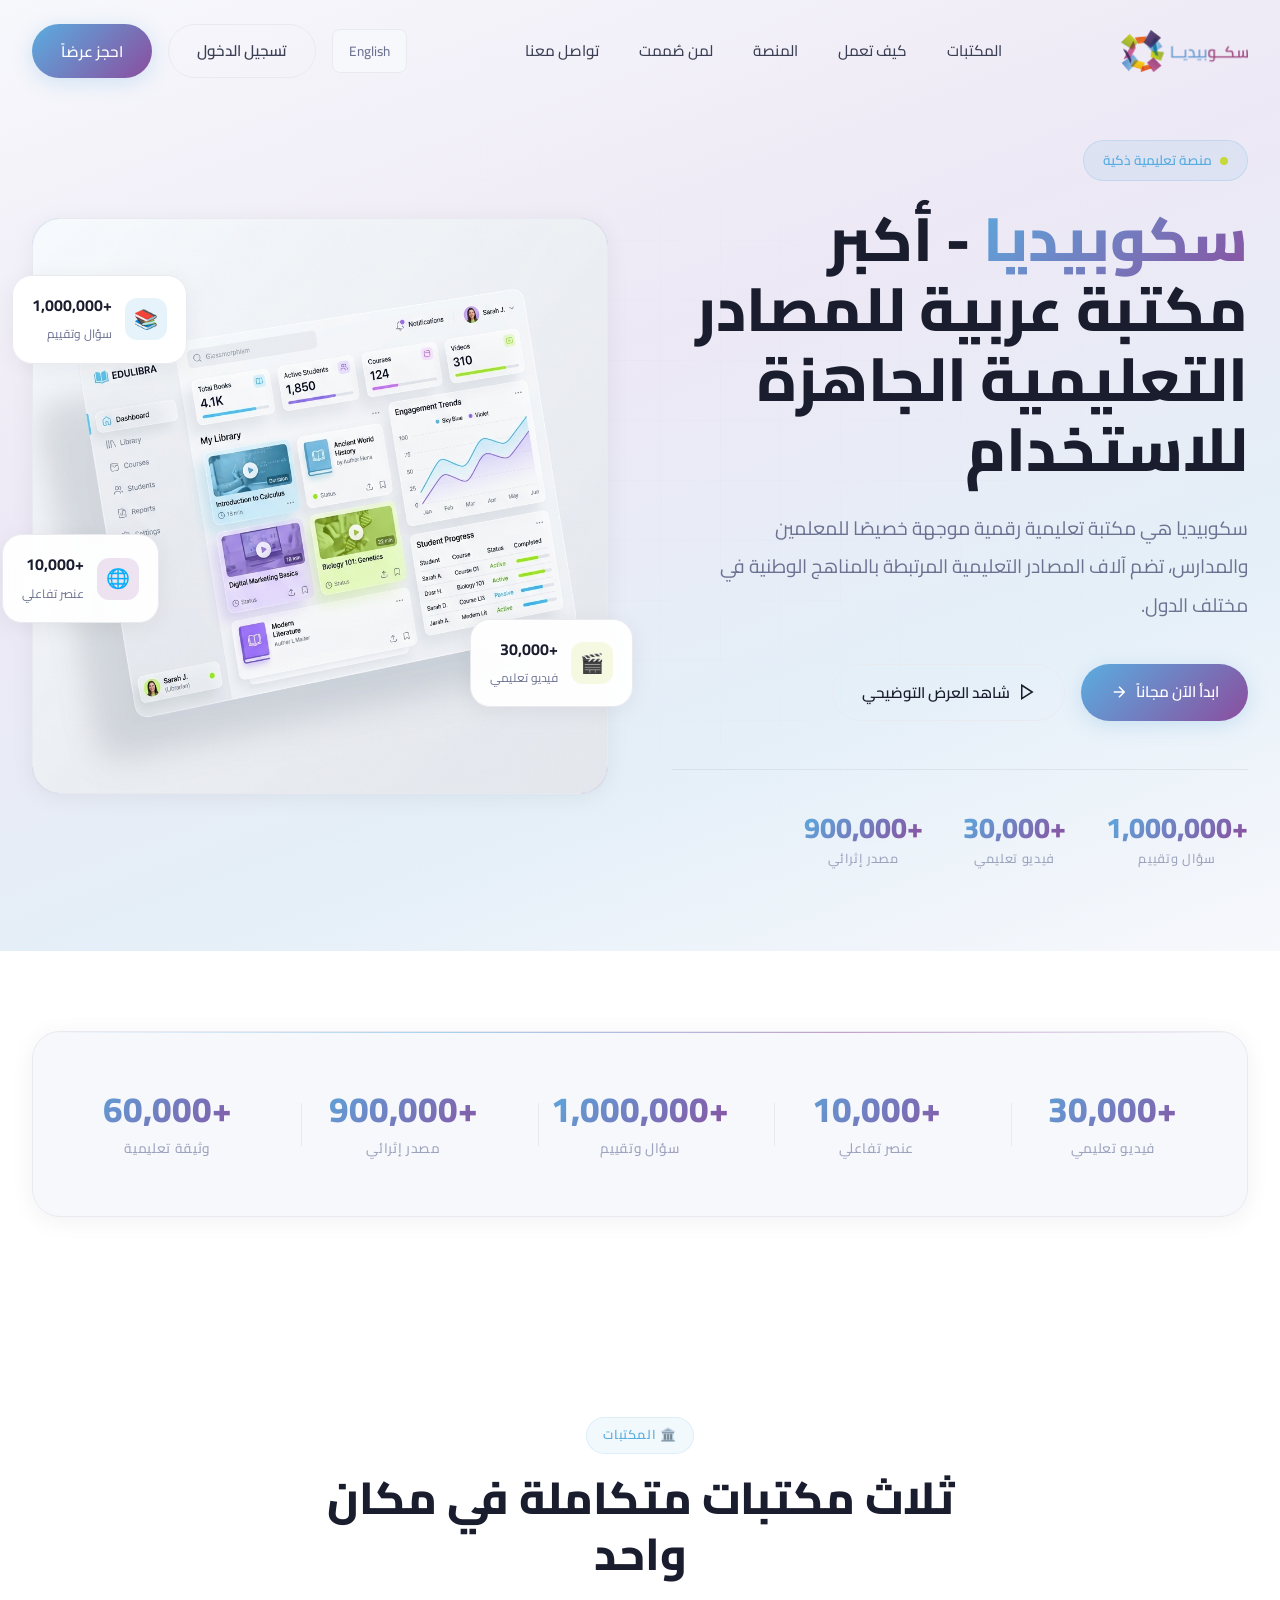
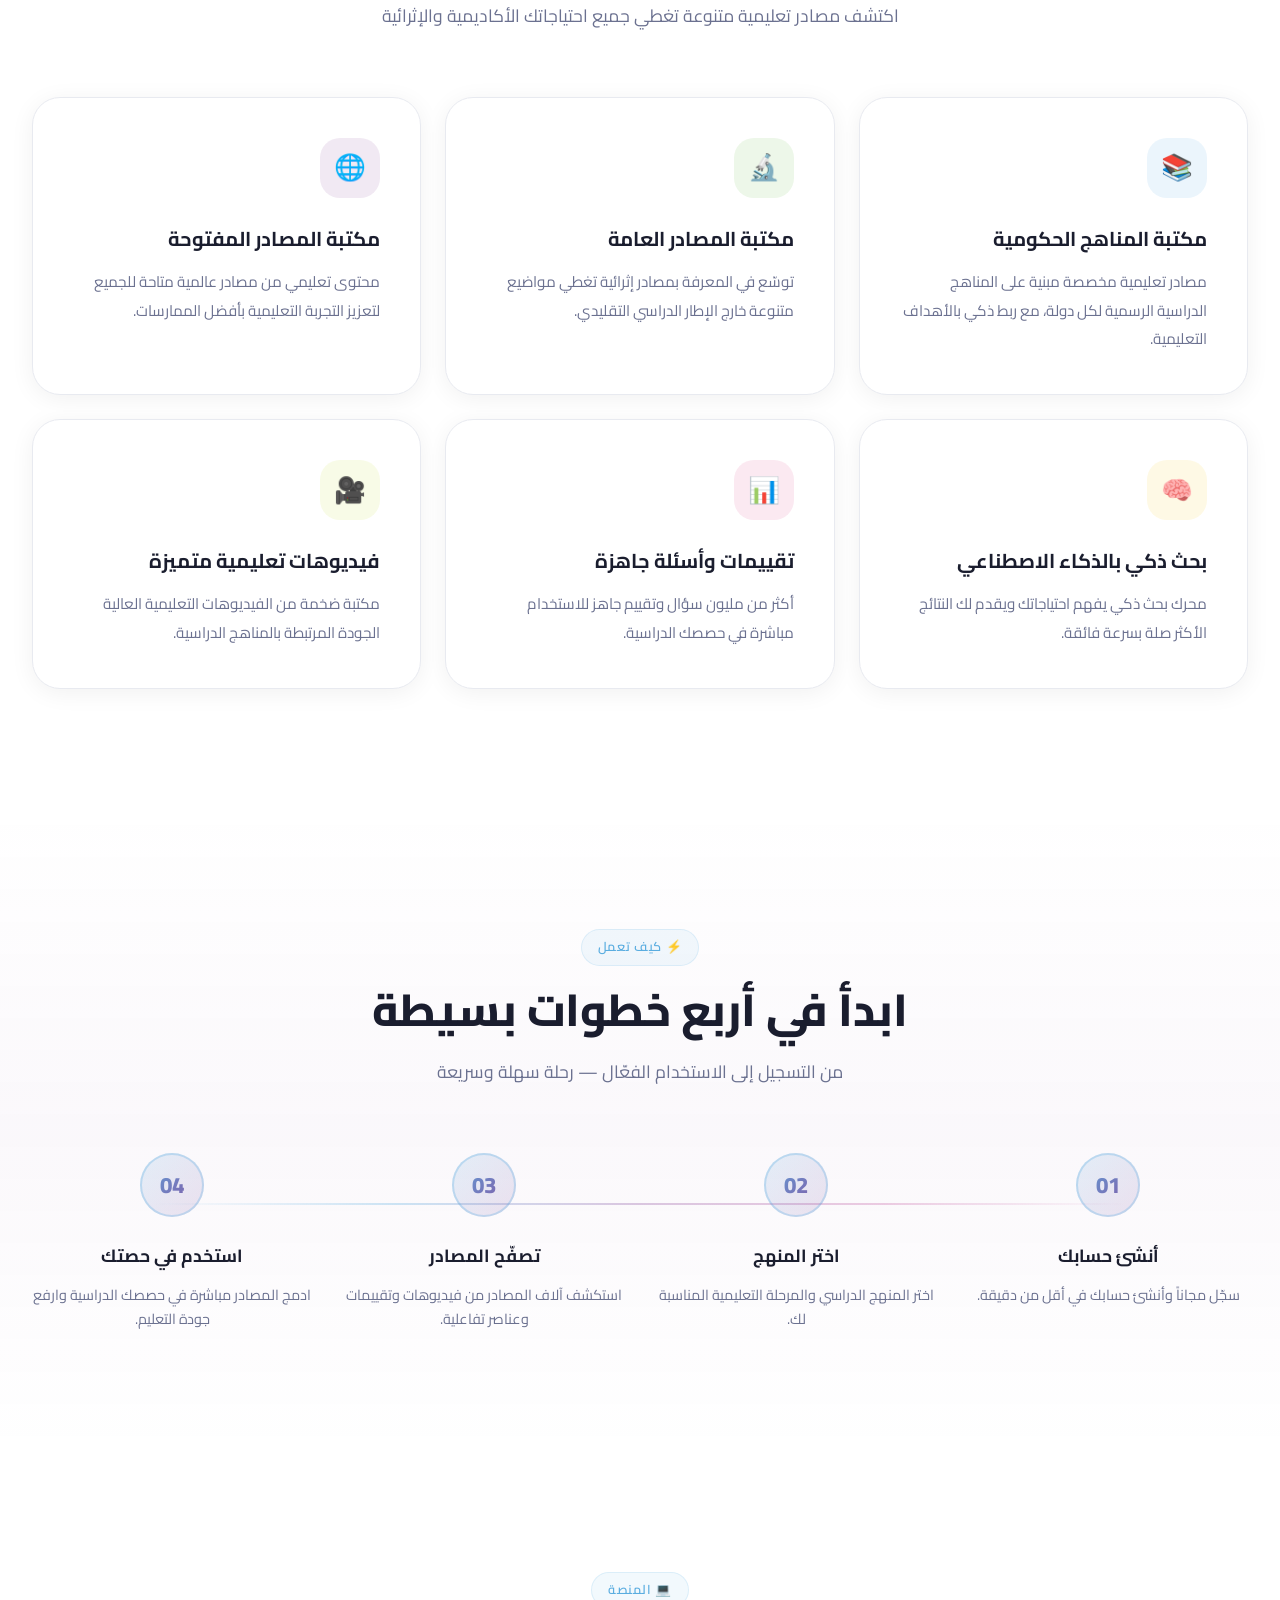
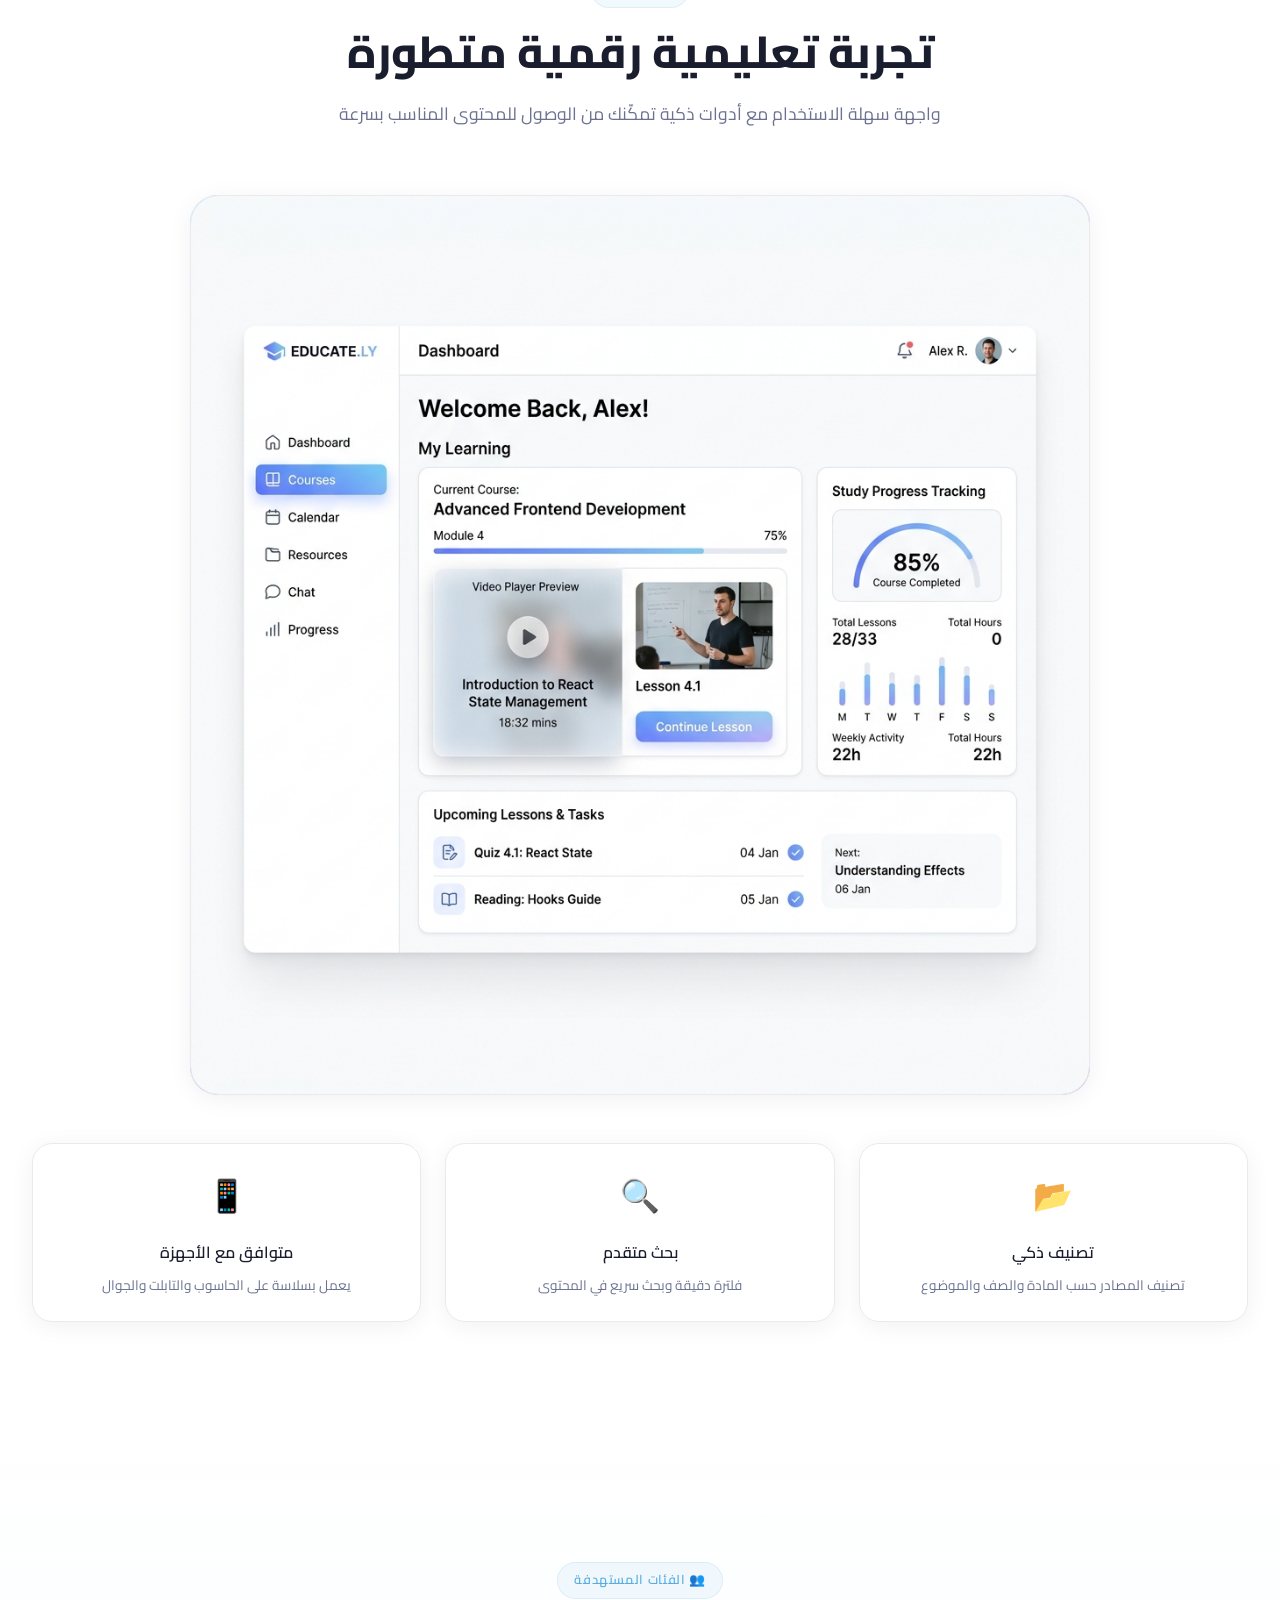
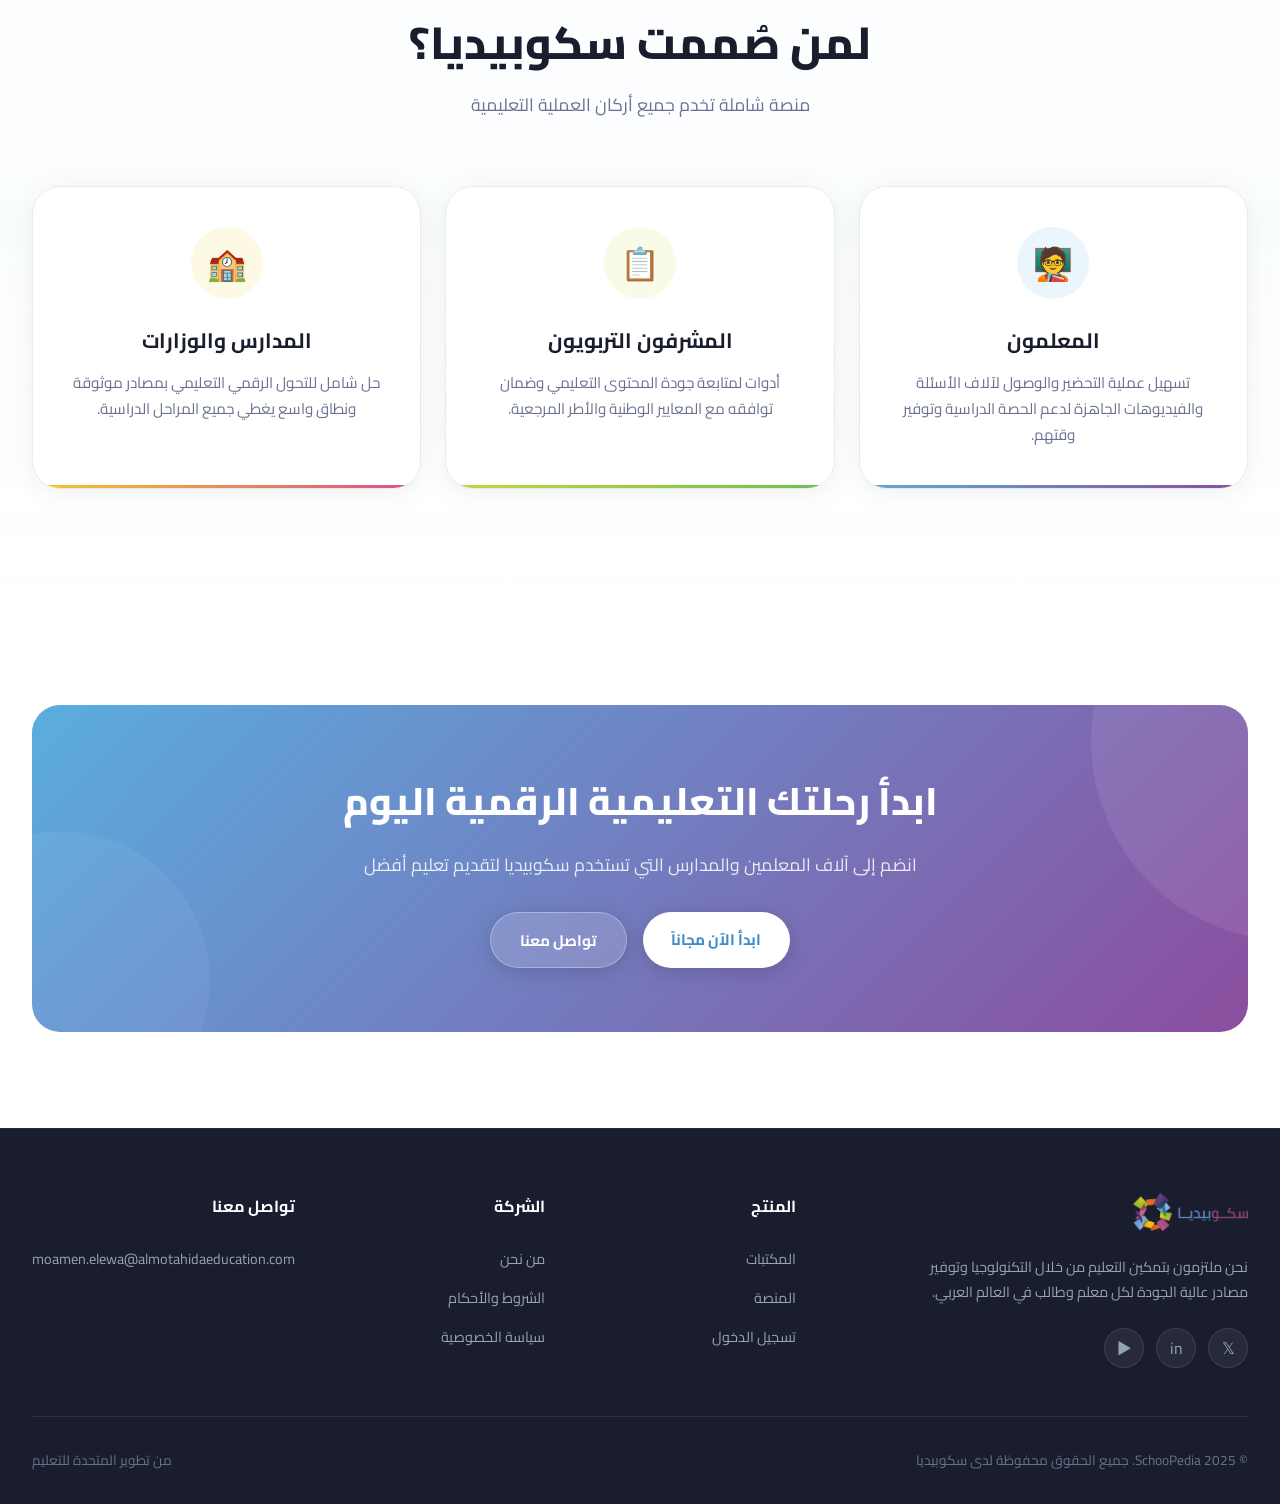
==== commit 9f978a4b: "Update content and form behavior, switch to light-themed assets" ====
--- a/index.html
+++ b/index.html
@@ -95,8 +95,7 @@
                 </div>
 
                 <h1 lang="ar">
-                    أكبر <span class="text-gradient">مكتبة رقمية</span> عربية
-                    <br>للمصادر التعليمية
+                    <span class="text-gradient">سكوبيديا</span> - أكبر مكتبة عربية للمصادر التعليمية الجاهزة للاستخدام
                 </h1>
                 <h1 lang="en">
                     The Largest Arabic <span class="text-gradient">Digital Library</span>
@@ -104,7 +103,7 @@
                 </h1>
 
                 <p class="hero-subtitle" lang="ar">
-                    مكتبة رقمية متكاملة للمعلمين والمدارس، تضم أكثر من مليون مصدر تعليمي مرتبط بالمناهج الوطنية — فيديوهات، تقييمات، عناصر تفاعلية، ووثائق تعليمية.
+                    سكوبيديا هي مكتبة تعليمية رقمية موجهة خصيصًا للمعلمين والمدارس، تضم آلاف المصادر التعليمية المرتبطة بالمناهج الوطنية في مختلف الدول.
                 </p>
                 <p class="hero-subtitle" lang="en">
                     A comprehensive digital library for teachers and schools, featuring over 1 million educational resources mapped to national curricula — videos, assessments, interactive elements, and educational documents.
@@ -239,7 +238,7 @@
                 <!-- Card 1 -->
                 <div class="feature-card feature-blue reveal reveal-delay-1">
                     <div class="feature-icon">📚</div>
-                    <h3 lang="ar">مكتبة المناهج الوطنية</h3>
+                    <h3 lang="ar">مكتبة المناهج الحكومية</h3>
                     <h3 lang="en">National Curricula Library</h3>
                     <p lang="ar">مصادر تعليمية مخصصة مبنية على المناهج الدراسية الرسمية لكل دولة، مع ربط ذكي بالأهداف التعليمية.</p>
                     <p lang="en">Customized educational resources built on the official curriculum of each country, with smart mapping to learning objectives.</p>
@@ -523,11 +522,12 @@
             <p class="modal-desc" lang="ar">اترك لنا رسالة وسنقوم بالرد عليك في أقرب وقت.</p>
             <p class="modal-desc" lang="en">Leave us a message and we'll get back to you soon.</p>
 
-            <form action="mailto:moamen.elewa@almotahidaeducation.com" method="post" enctype="text/plain" class="modal-form" style="direction: ltr;">
-                <input type="text" class="form-input" placeholder="Full Name / الاسم الكامل" required>
-                <input type="email" class="form-input" placeholder="Email / البريد الإلكتروني" required>
-                <input type="text" class="form-input" placeholder="Organization / المؤسسة">
-                <textarea class="form-input" placeholder="Your Message / الرسالة" rows="4" required></textarea>
+            <form id="contactForm" class="modal-form" style="direction: ltr;">
+                <input type="text" id="contactName" class="form-input" placeholder="Full Name / الاسم الكامل" required>
+                <input type="email" id="contactEmail" class="form-input" placeholder="Email / البريد الإلكتروني" required>
+                <input type="text" id="contactOrg" class="form-input" placeholder="Organization / المؤسسة">
+                <textarea id="contactMessage" class="form-input" placeholder="Your Message / الرسالة" rows="4" required></textarea>
+                <div id="formSuccess" style="display: none; color: var(--brand-green); font-size: 0.9rem; text-align: center; margin-bottom: 0.5rem; background: rgba(107, 191, 78, 0.1); padding: 0.5rem; border-radius: 4px;">Message sent successfully! / تم إرسال الرسالة بنجاح!</div>
                 <button type="submit" class="btn btn-primary" style="width: 100%;" lang="ar">إرسال الرسالة</button>
                 <button type="submit" class="btn btn-primary" style="width: 100%;" lang="en">Send Message</button>
             </form>
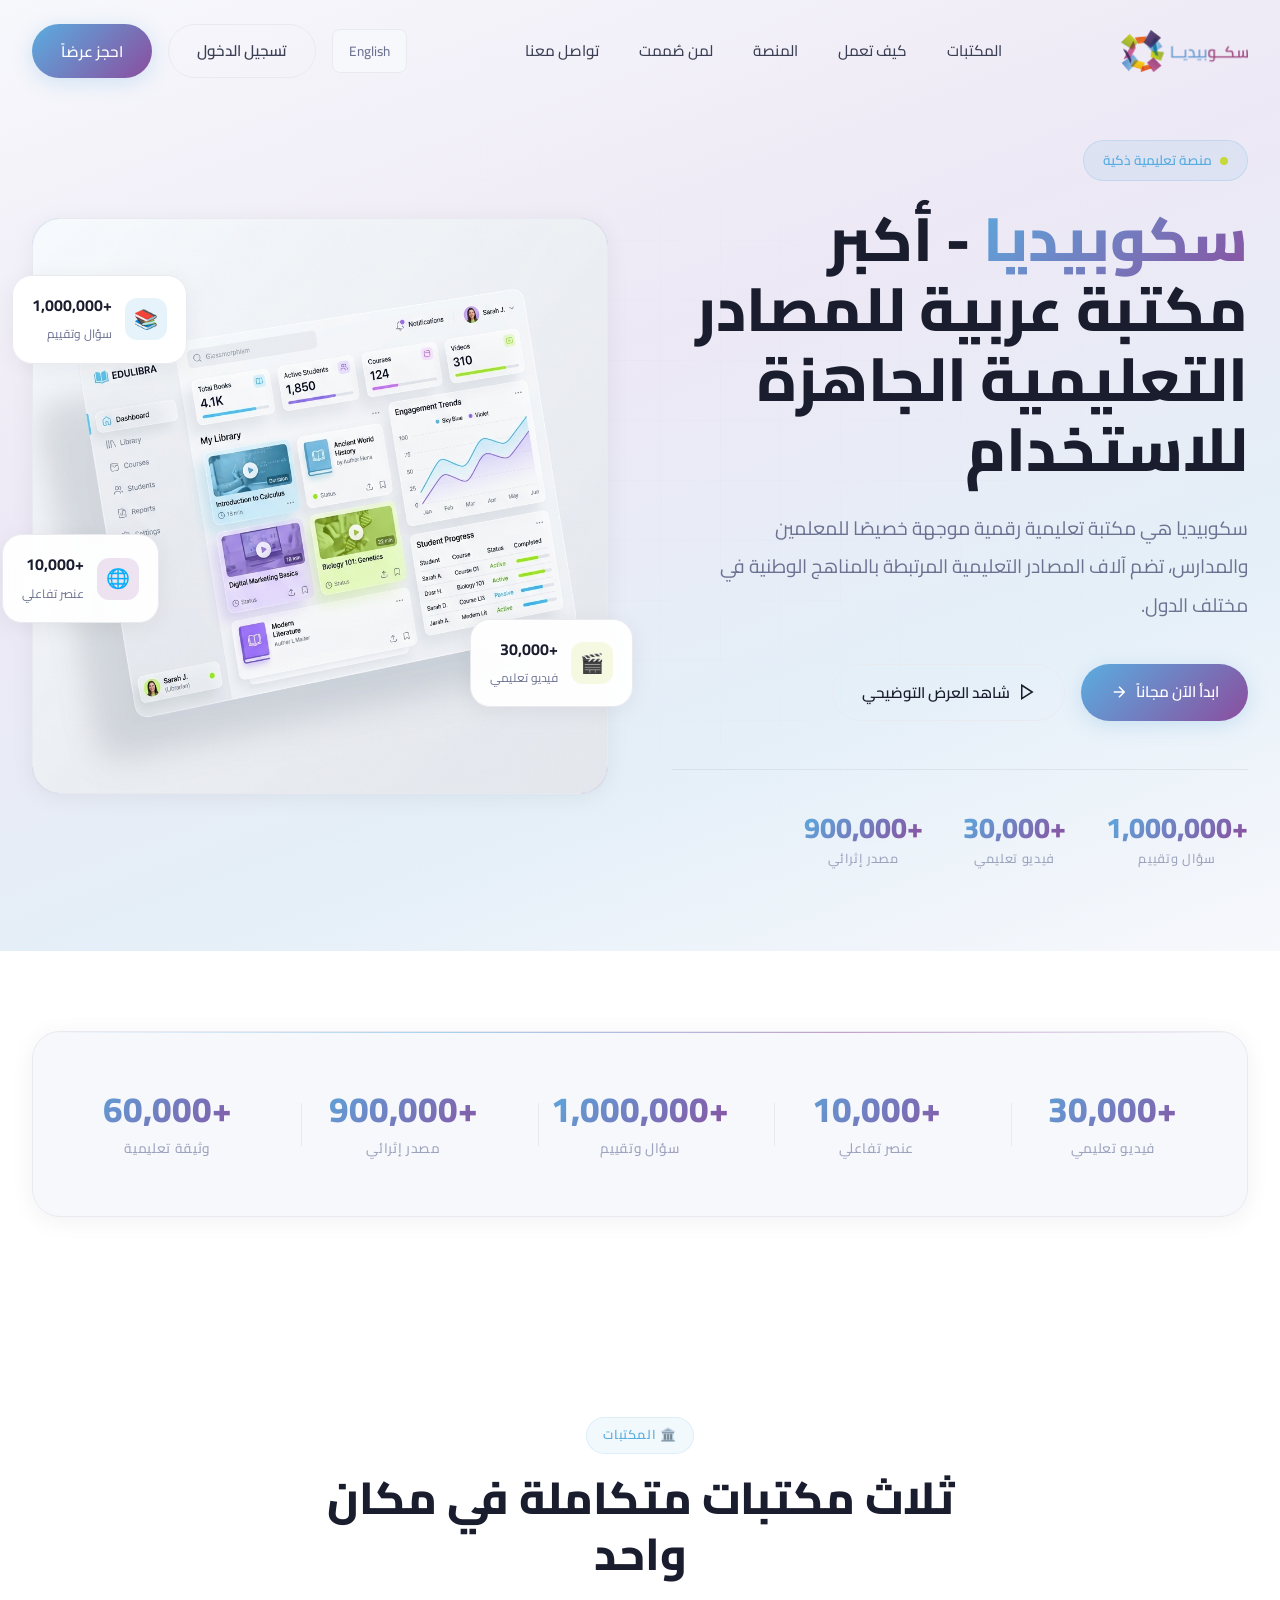
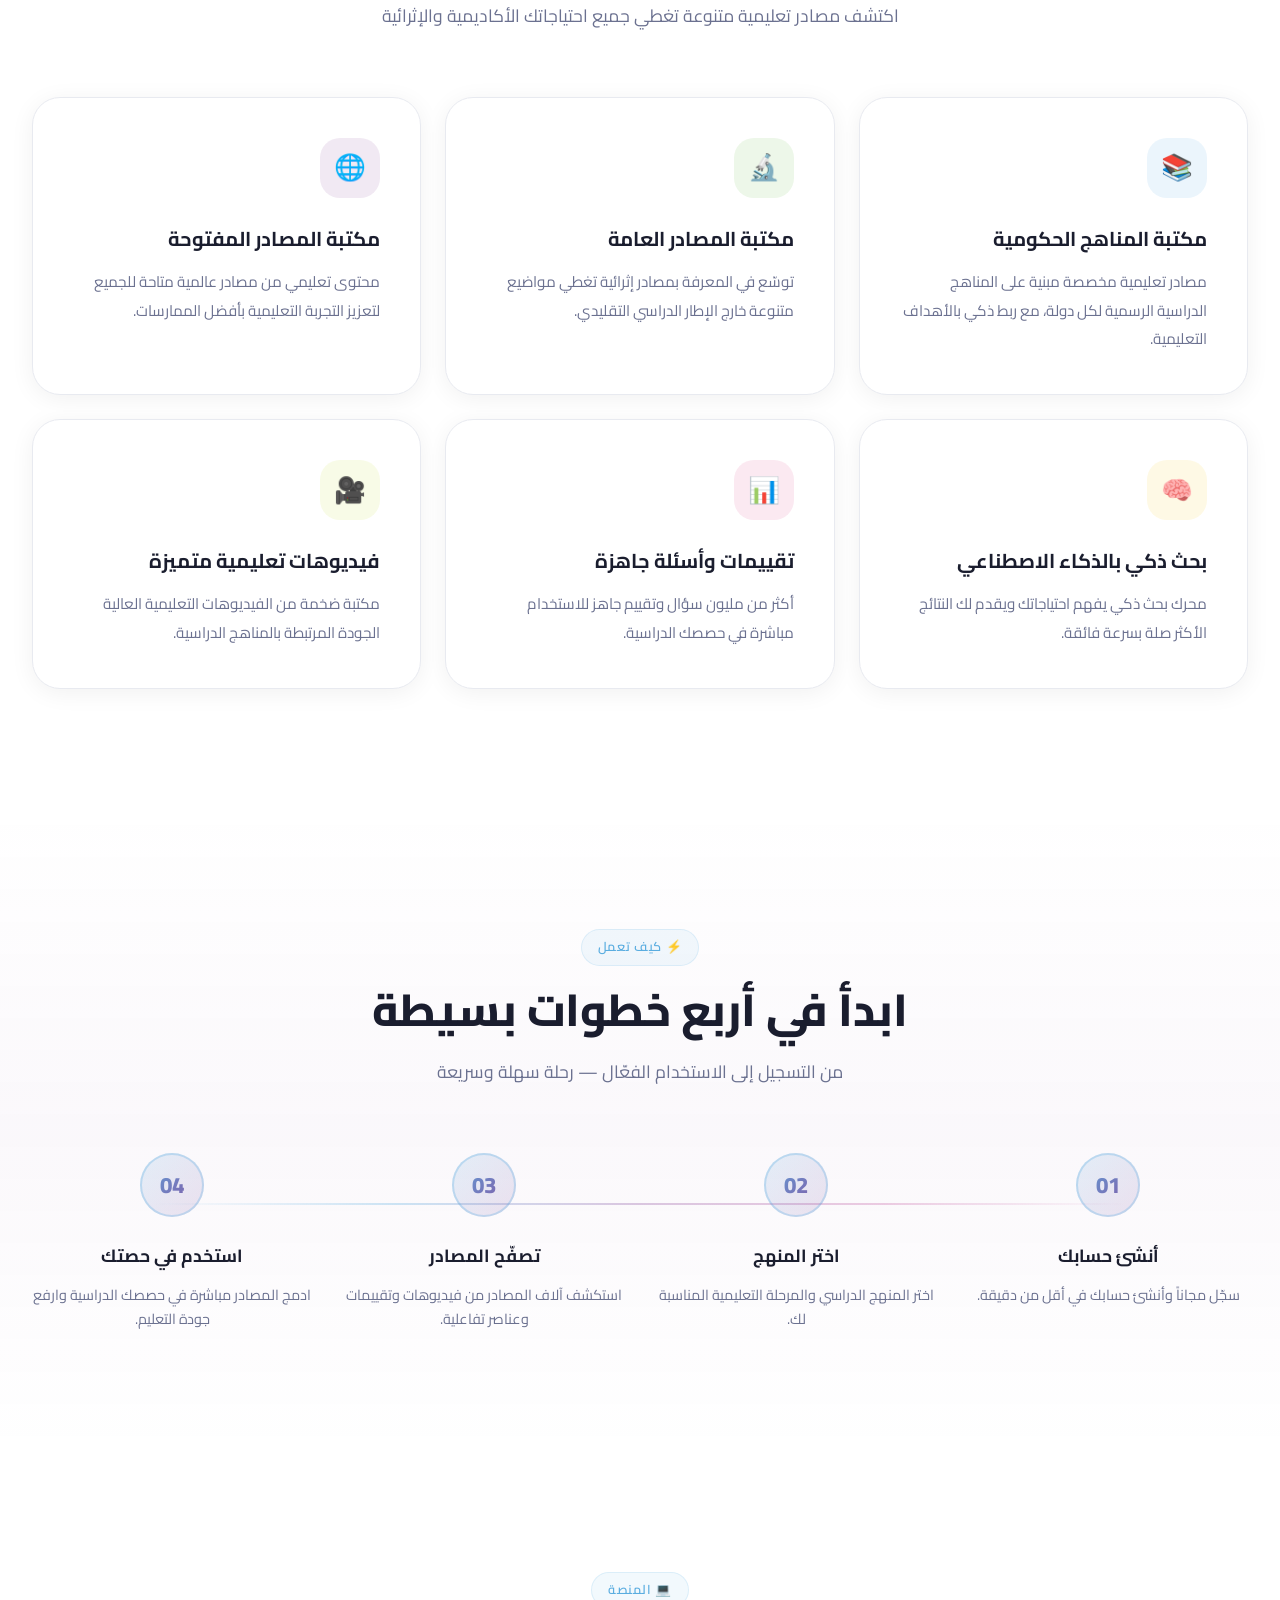
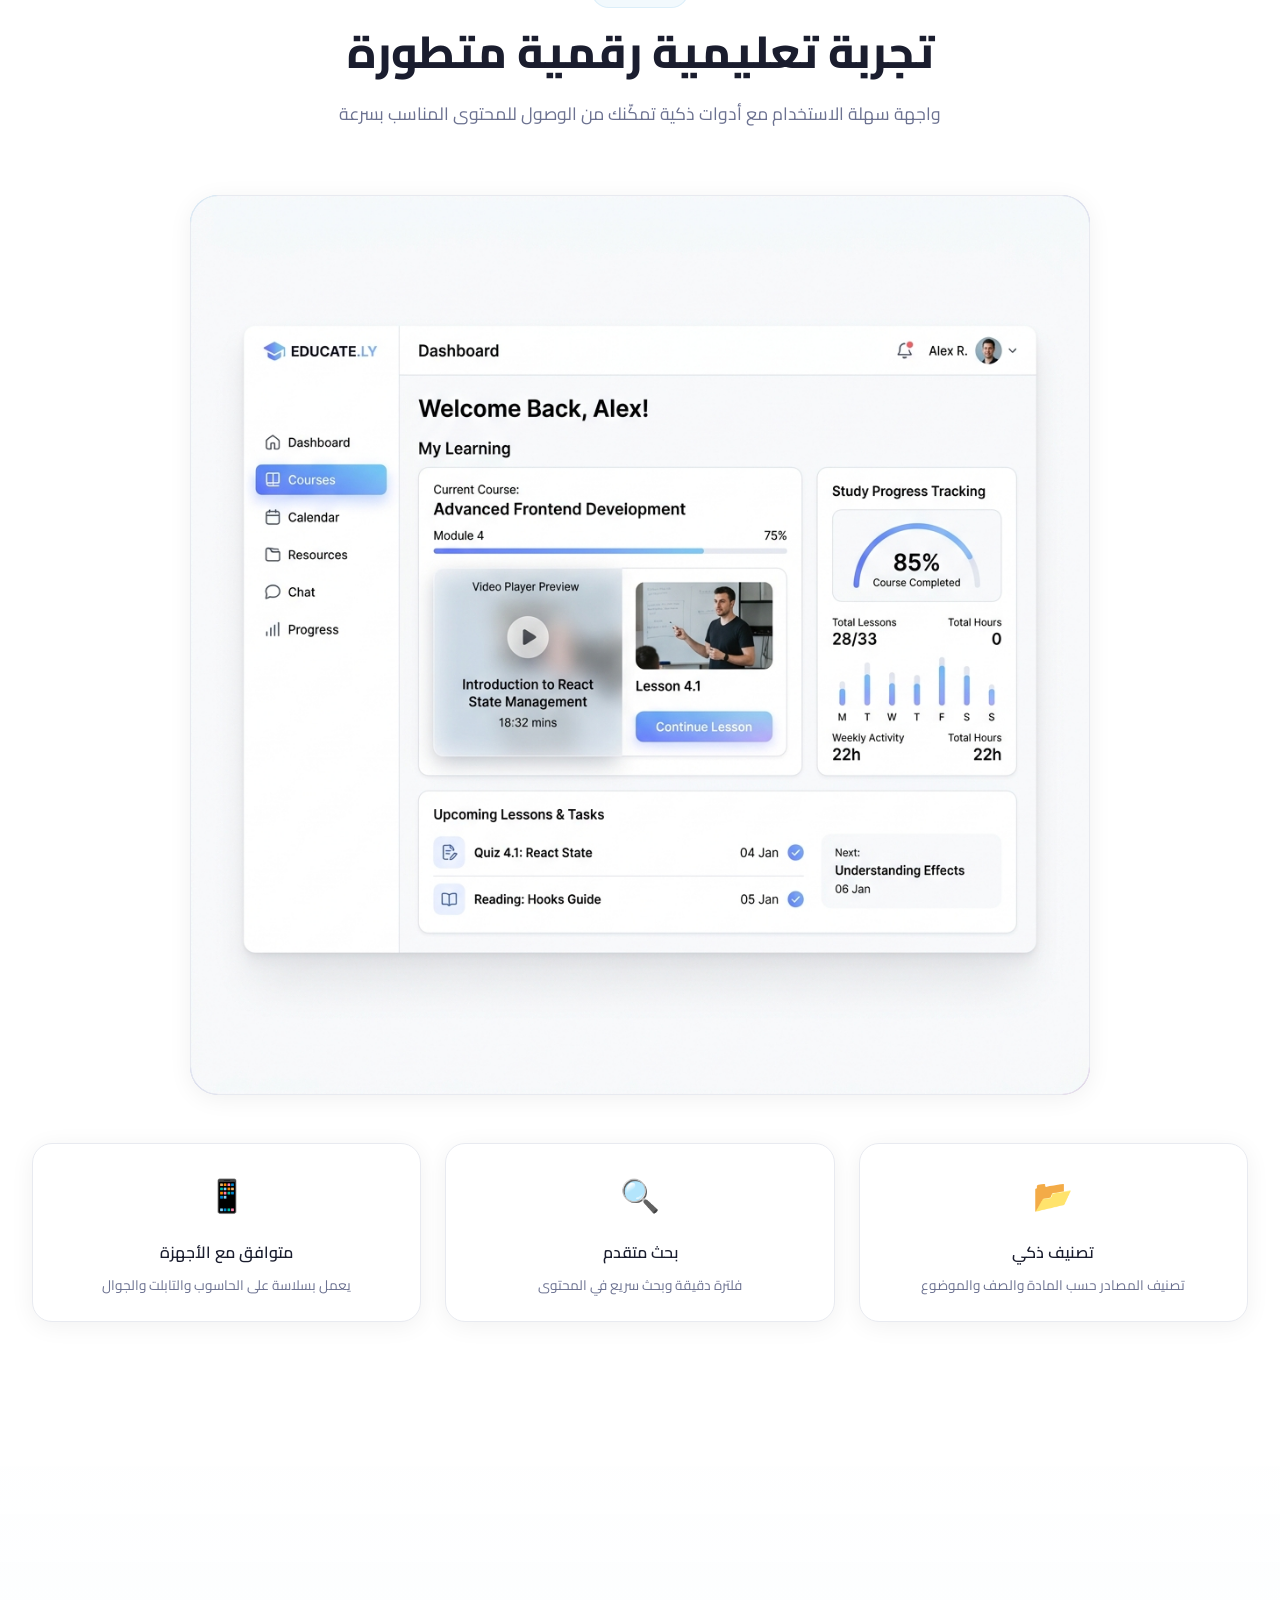
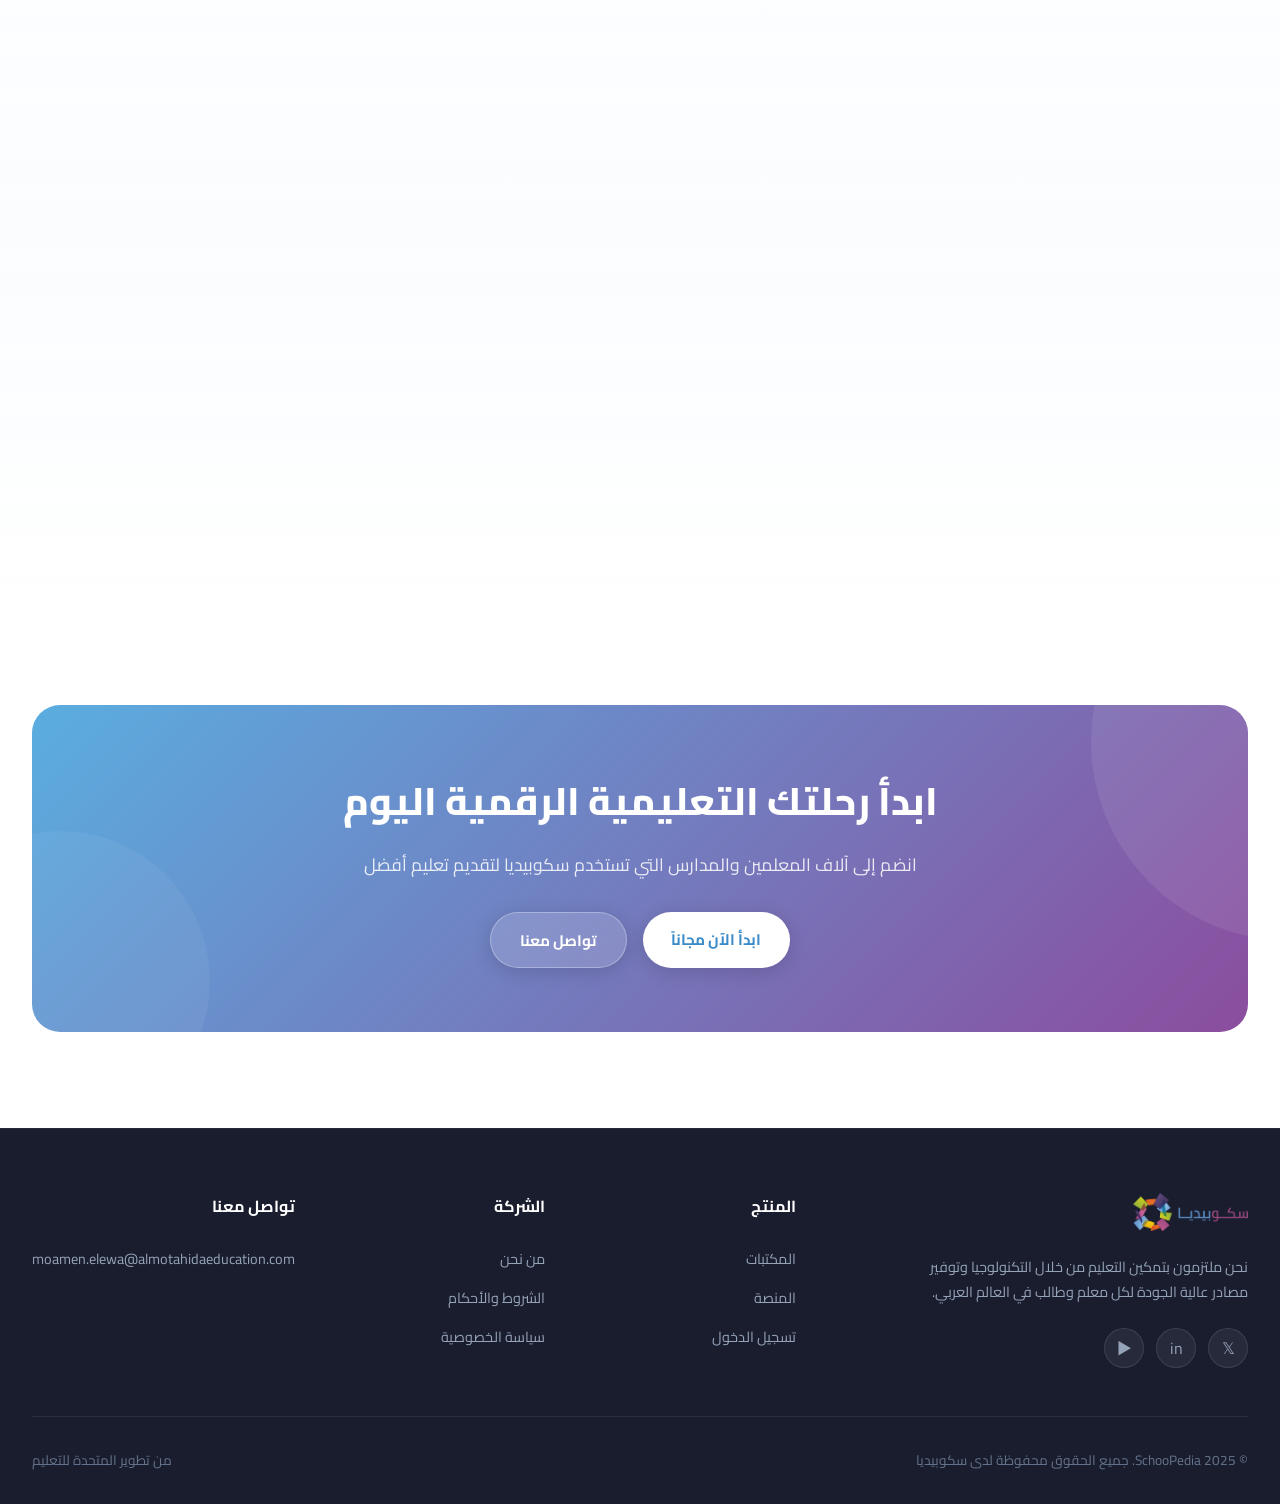
==== commit 9ea9089b: "Integrate FormSubmit API for direct contact form delivery" ====
--- a/index.html
+++ b/index.html
@@ -523,13 +523,19 @@
             <p class="modal-desc" lang="en">Leave us a message and we'll get back to you soon.</p>
 
             <form id="contactForm" class="modal-form" style="direction: ltr;">
-                <input type="text" id="contactName" class="form-input" placeholder="Full Name / الاسم الكامل" required>
-                <input type="email" id="contactEmail" class="form-input" placeholder="Email / البريد الإلكتروني" required>
-                <input type="text" id="contactOrg" class="form-input" placeholder="Organization / المؤسسة">
-                <textarea id="contactMessage" class="form-input" placeholder="Your Message / الرسالة" rows="4" required></textarea>
-                <div id="formSuccess" style="display: none; color: var(--brand-green); font-size: 0.9rem; text-align: center; margin-bottom: 0.5rem; background: rgba(107, 191, 78, 0.1); padding: 0.5rem; border-radius: 4px;">Message sent successfully! / تم إرسال الرسالة بنجاح!</div>
-                <button type="submit" class="btn btn-primary" style="width: 100%;" lang="ar">إرسال الرسالة</button>
-                <button type="submit" class="btn btn-primary" style="width: 100%;" lang="en">Send Message</button>
+                <input type="text" id="contactName" name="name" class="form-input" placeholder="Full Name / الاسم الكامل" required>
+                <input type="email" id="contactEmail" name="email" class="form-input" placeholder="Email / البريد الإلكتروني" required>
+                <input type="text" id="contactOrg" name="organization" class="form-input" placeholder="Organization / المؤسسة">
+                <textarea id="contactMessage" name="message" class="form-input" placeholder="Your Message / الرسالة" rows="4" required></textarea>
+                
+                <!-- Anti-spam & Configuration for FormSubmit -->
+                <input type="hidden" name="_captcha" value="false">
+                <input type="text" name="_honey" style="display:none">
+                
+                <div id="formStatus" style="display: none; font-size: 0.9rem; text-align: center; margin-bottom: 0.5rem; padding: 0.5rem; border-radius: 4px;"></div>
+                
+                <button type="submit" id="submitBtn" class="btn btn-primary" style="width: 100%;" lang="ar">إرسال الرسالة</button>
+                <button type="submit" id="submitBtnEn" class="btn btn-primary" style="width: 100%;" lang="en">Send Message</button>
             </form>
         </div>
     </div>
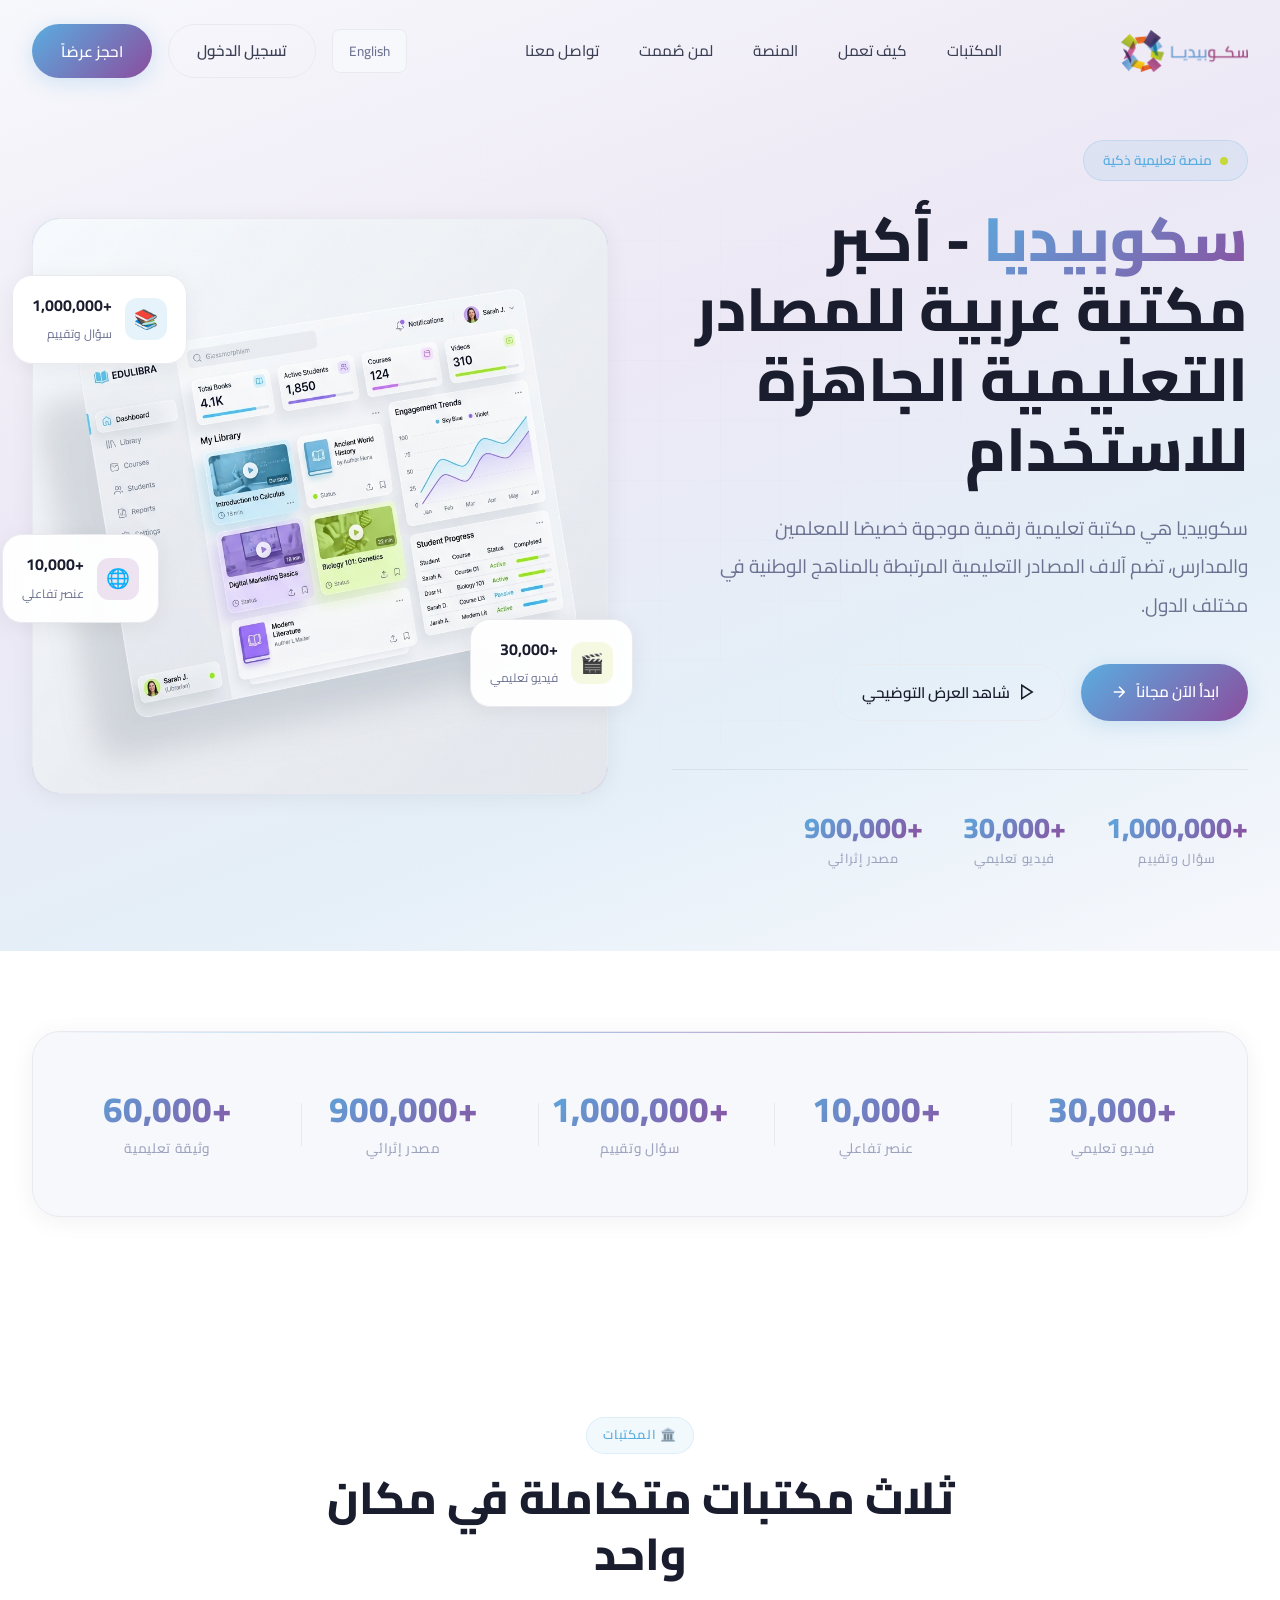
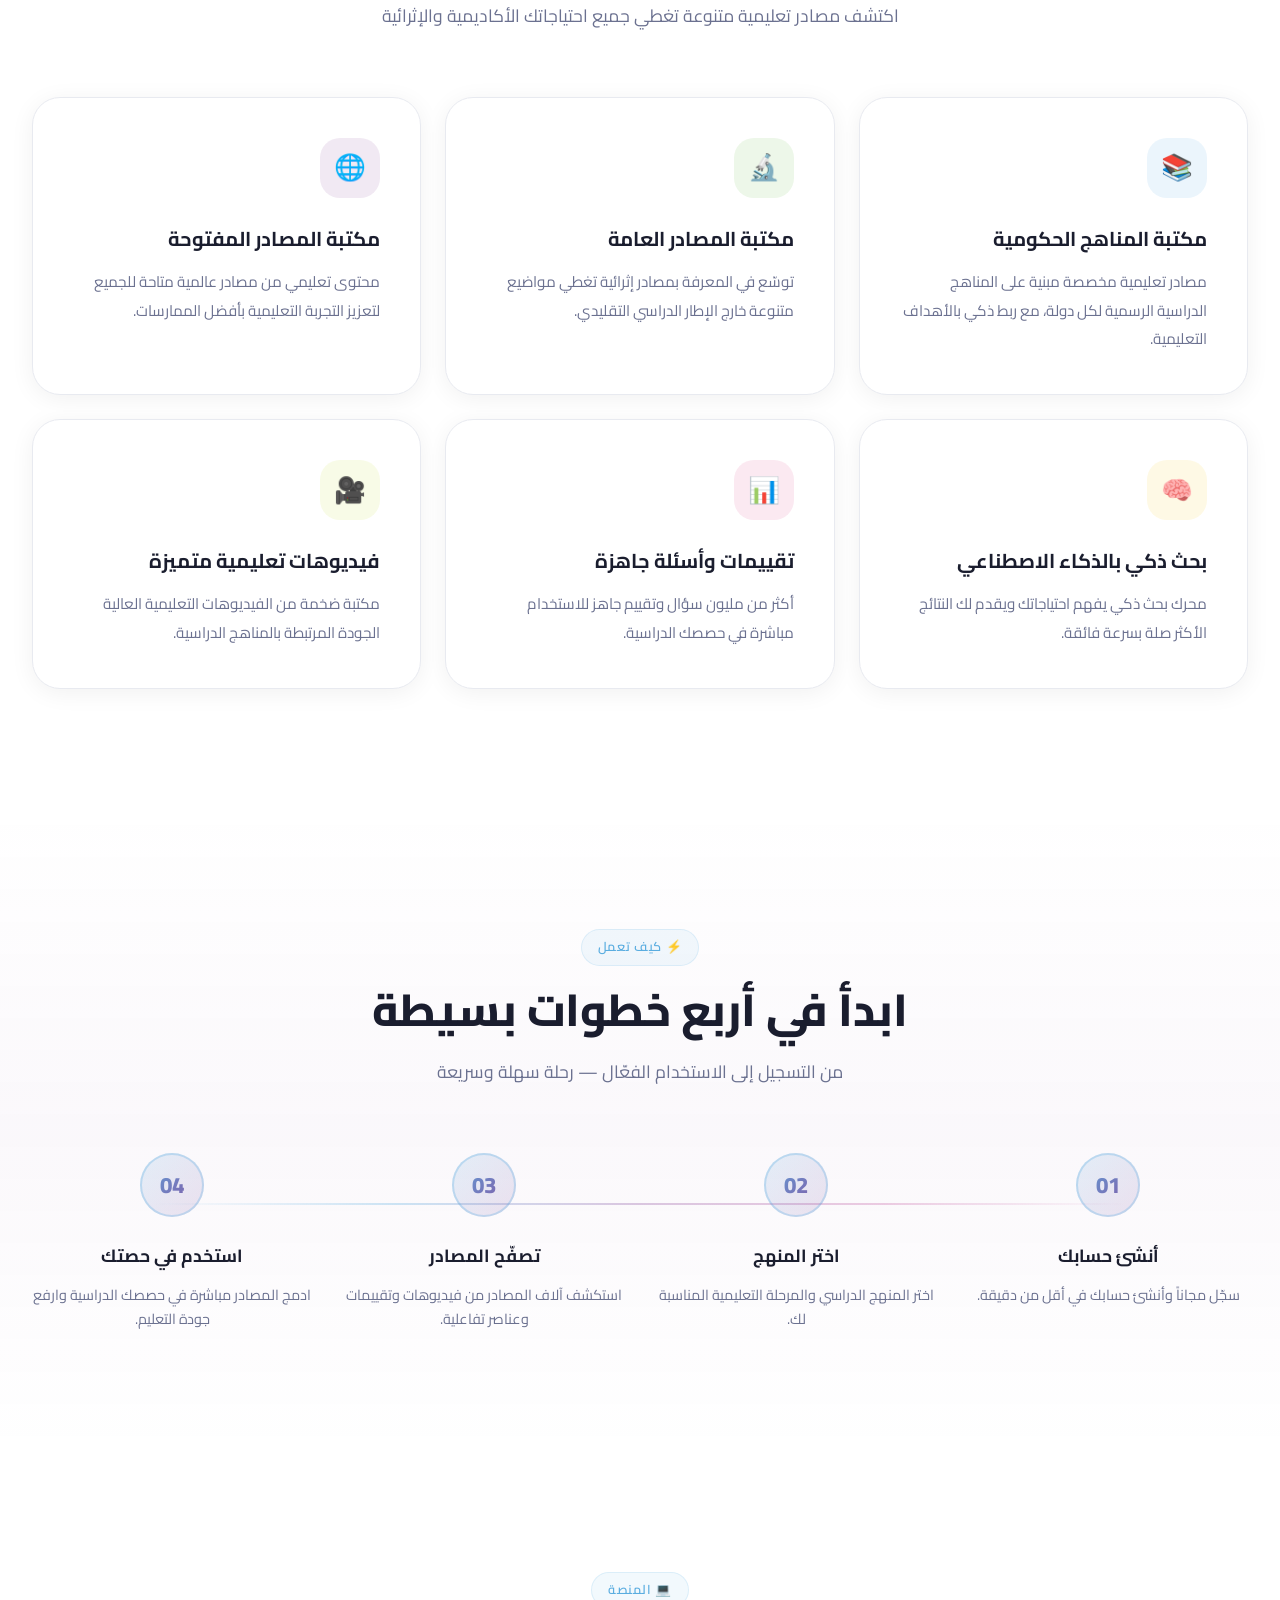
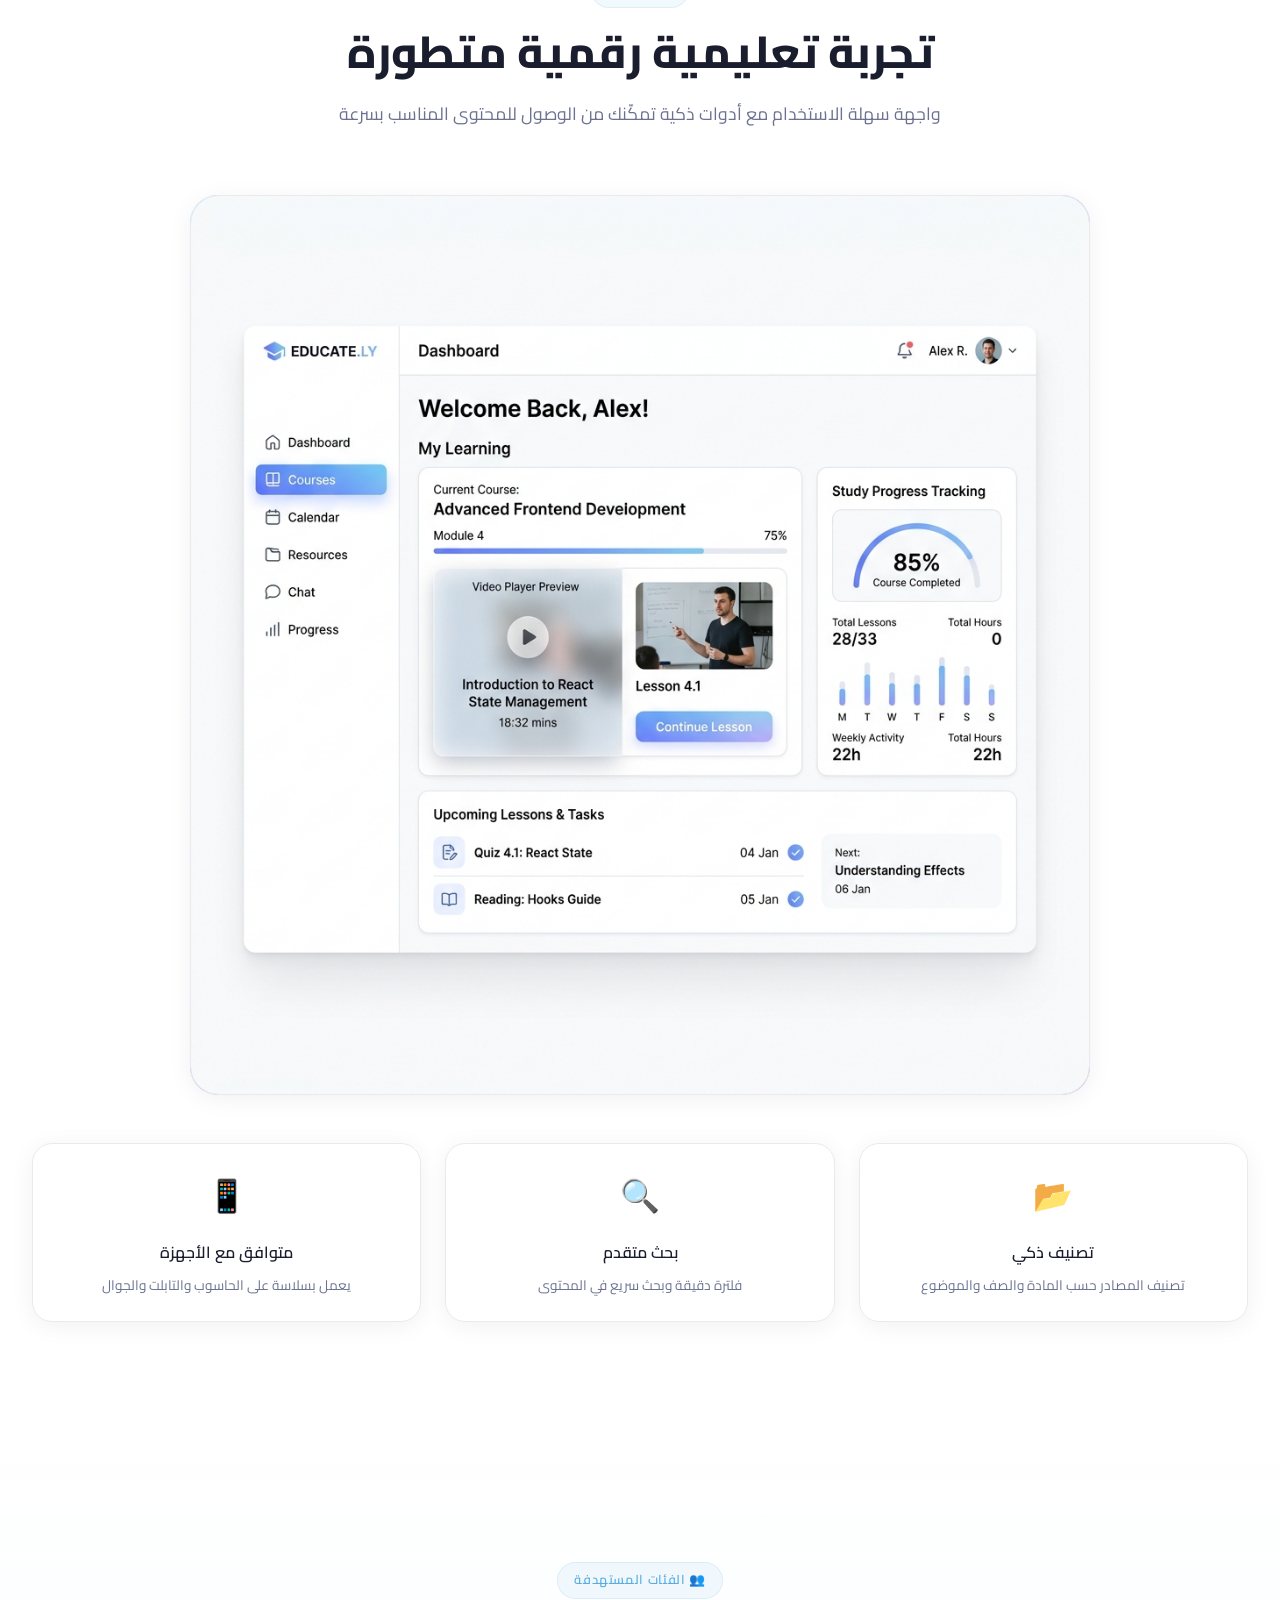
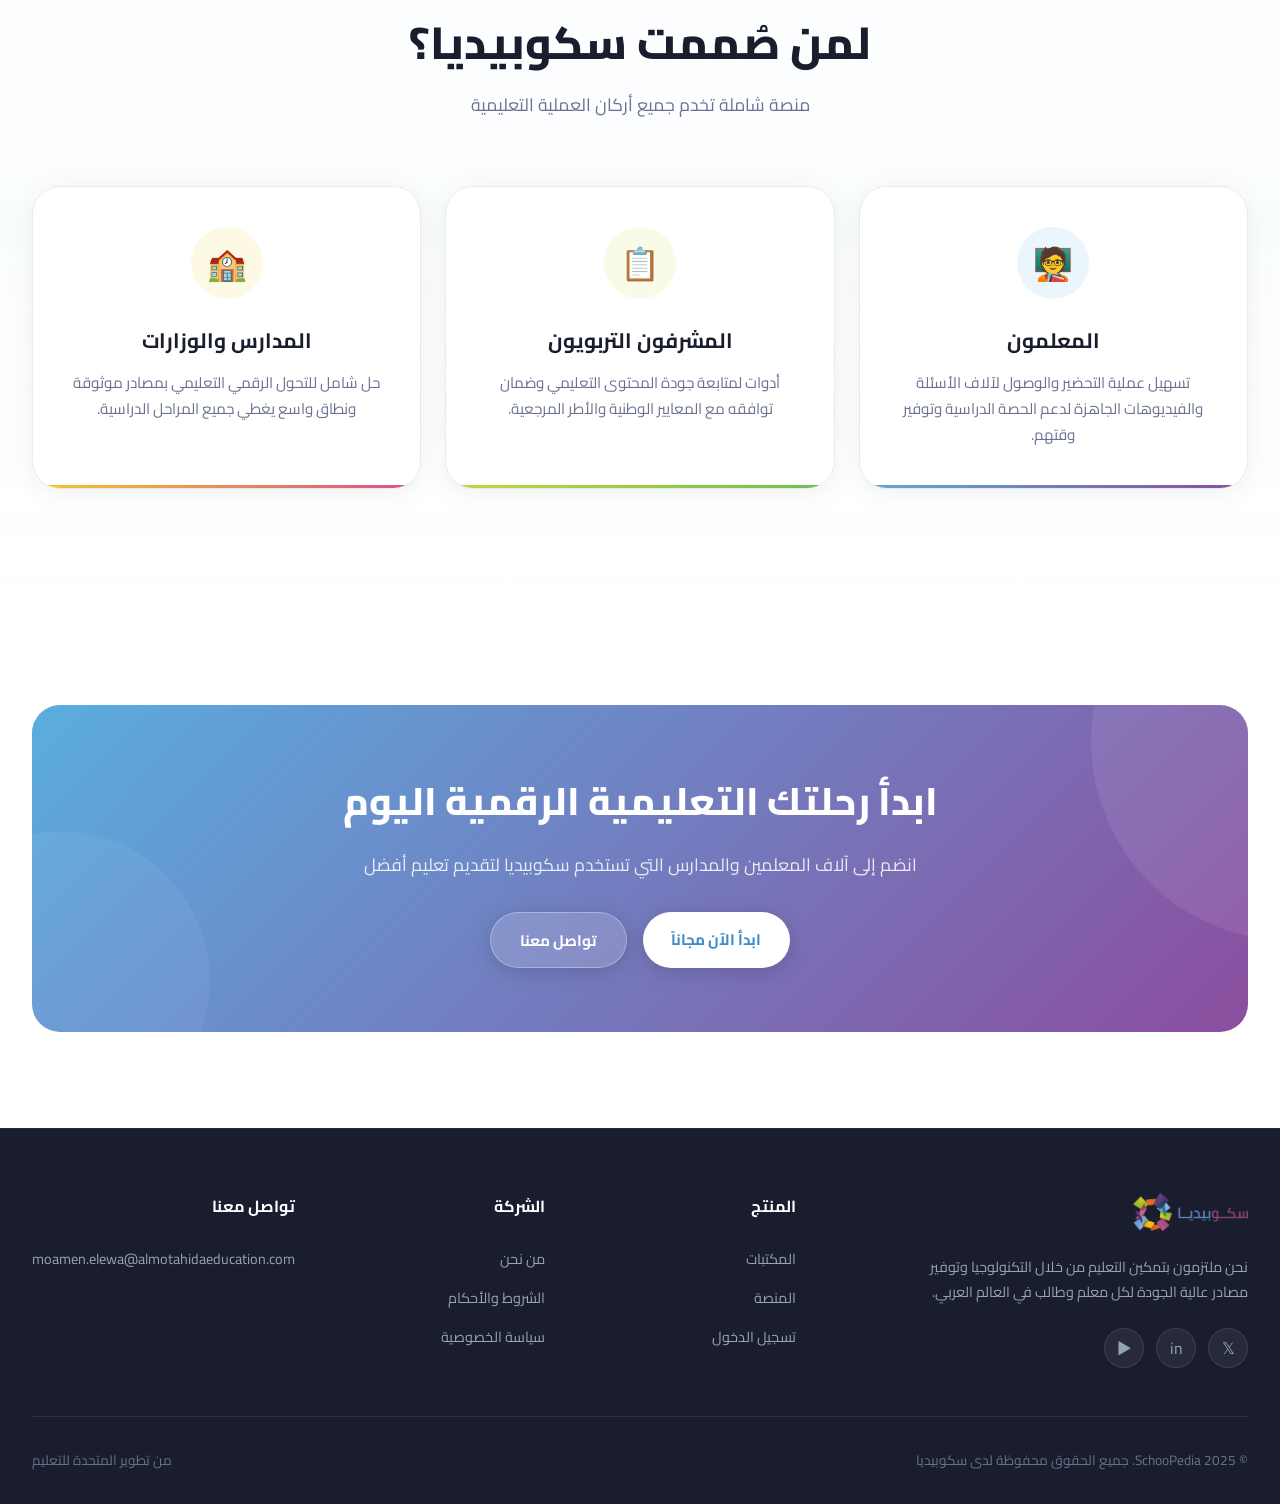
==== commit 28019c56: "Update form fields to match exact original inputs" ====
--- a/index.html
+++ b/index.html
@@ -524,8 +524,9 @@
 
             <form id="contactForm" class="modal-form" style="direction: ltr;">
                 <input type="text" id="contactName" name="name" class="form-input" placeholder="Full Name / الاسم الكامل" required>
+                <input type="text" id="contactSchool" name="school" class="form-input" placeholder="School or Institution / المدرسة أو المؤسسة التعليمية" required>
                 <input type="email" id="contactEmail" name="email" class="form-input" placeholder="Email / البريد الإلكتروني" required>
-                <input type="text" id="contactOrg" name="organization" class="form-input" placeholder="Organization / المؤسسة">
+                <input type="tel" id="contactPhone" name="phone" class="form-input" placeholder="Phone Number / رقم الهاتف" required>
                 <textarea id="contactMessage" name="message" class="form-input" placeholder="Your Message / الرسالة" rows="4" required></textarea>
                 
                 <!-- Anti-spam & Configuration for FormSubmit -->
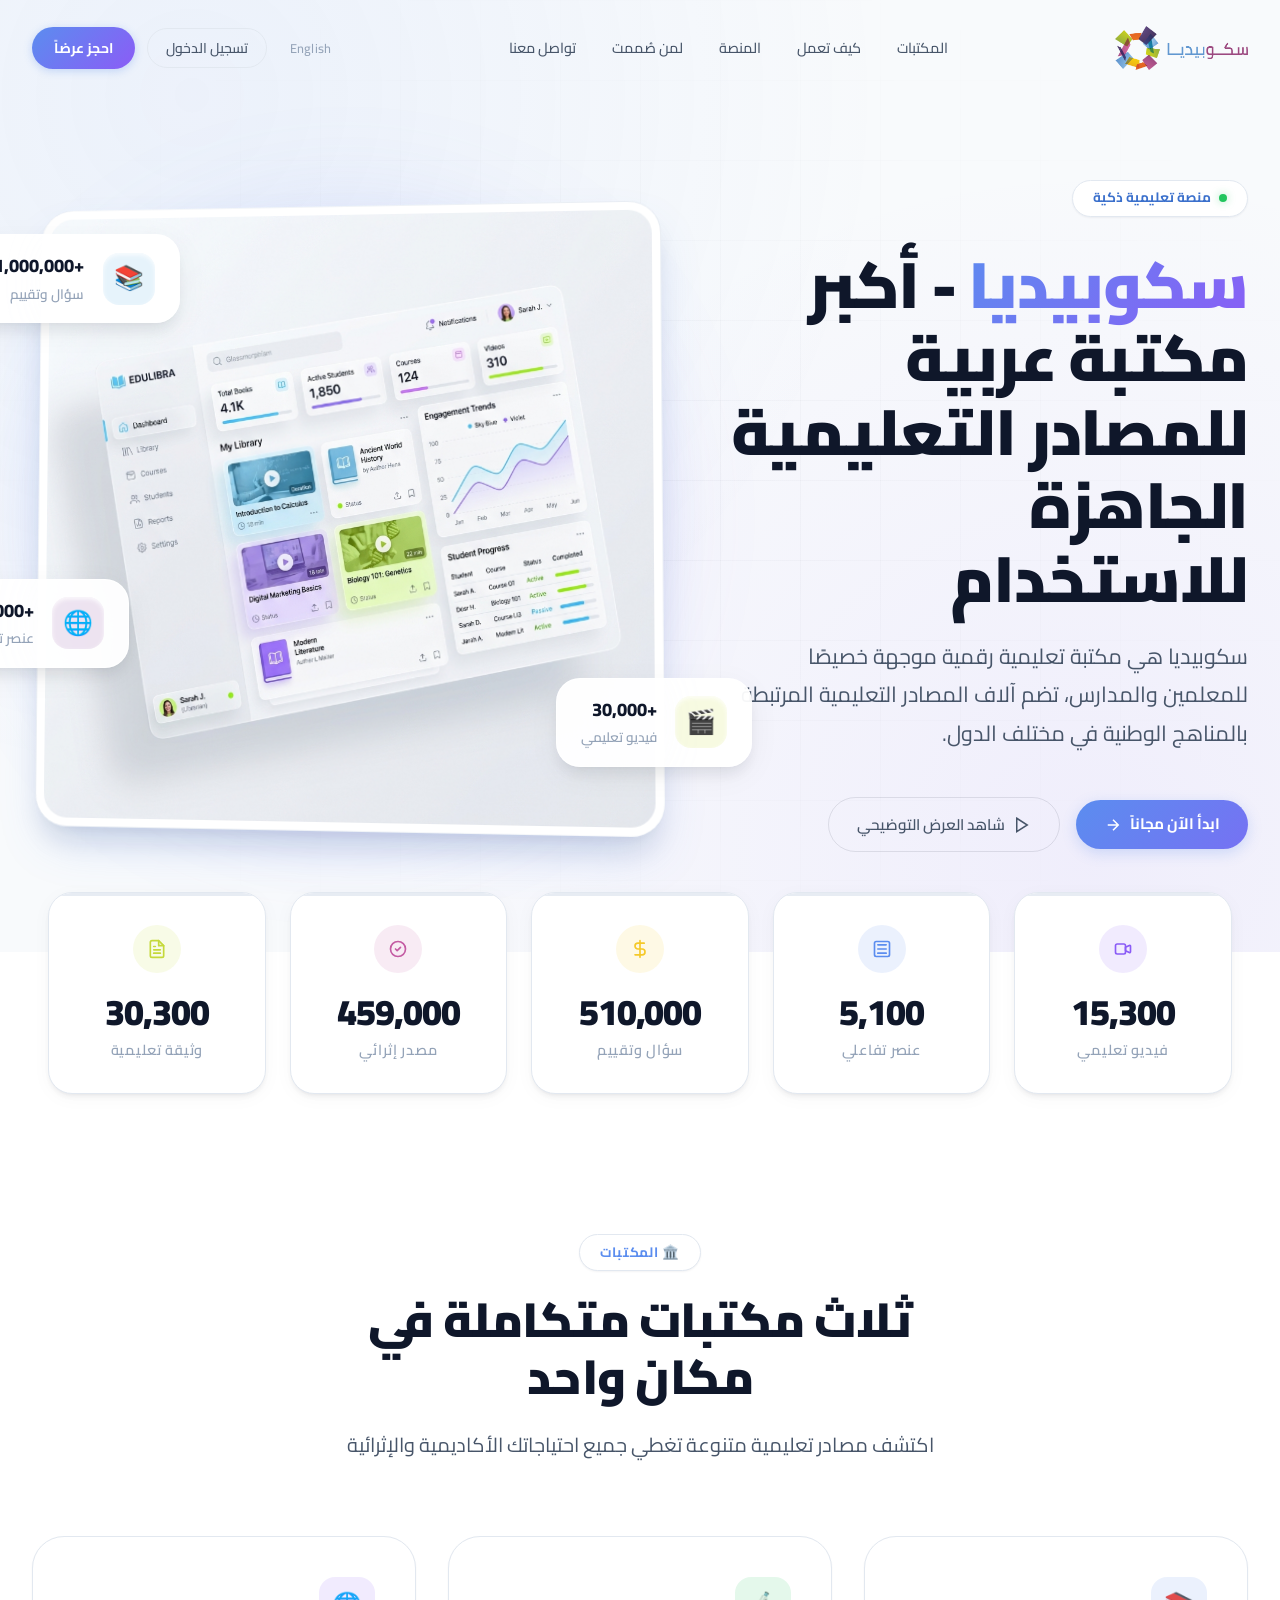
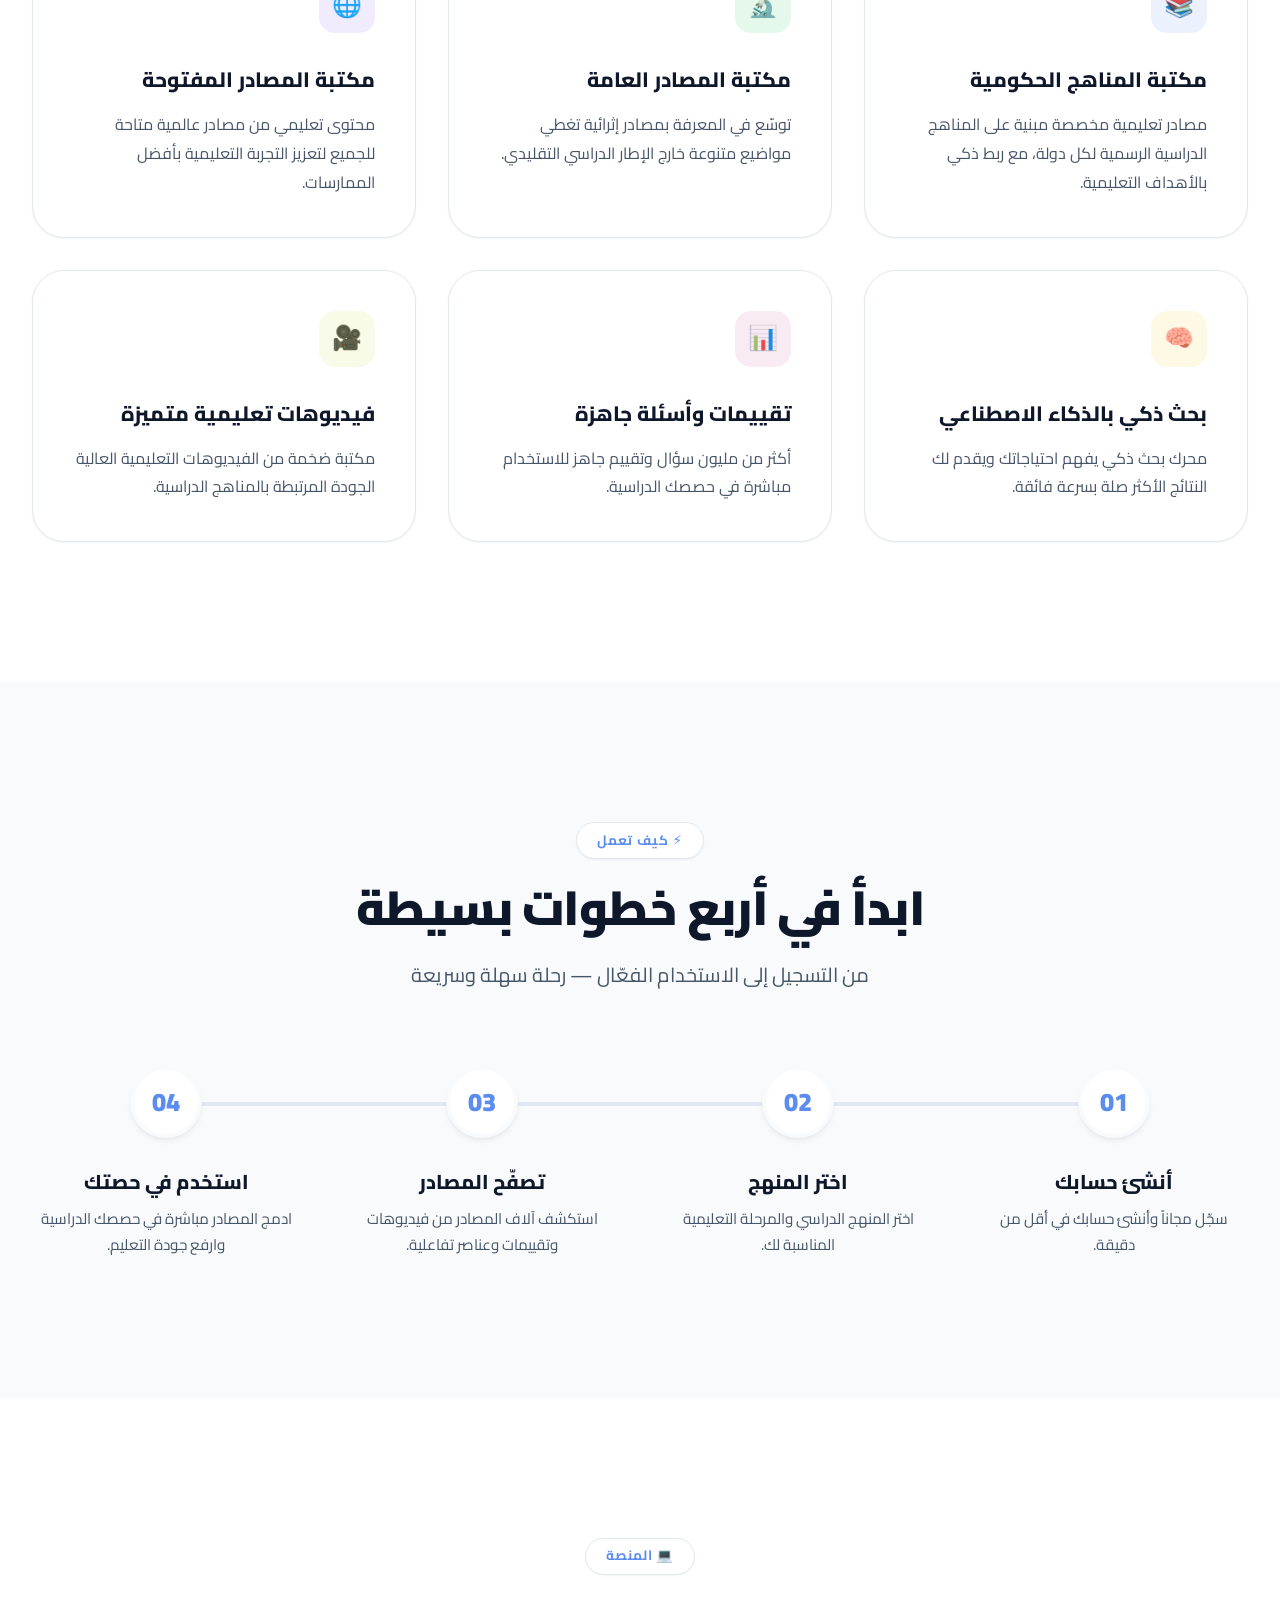
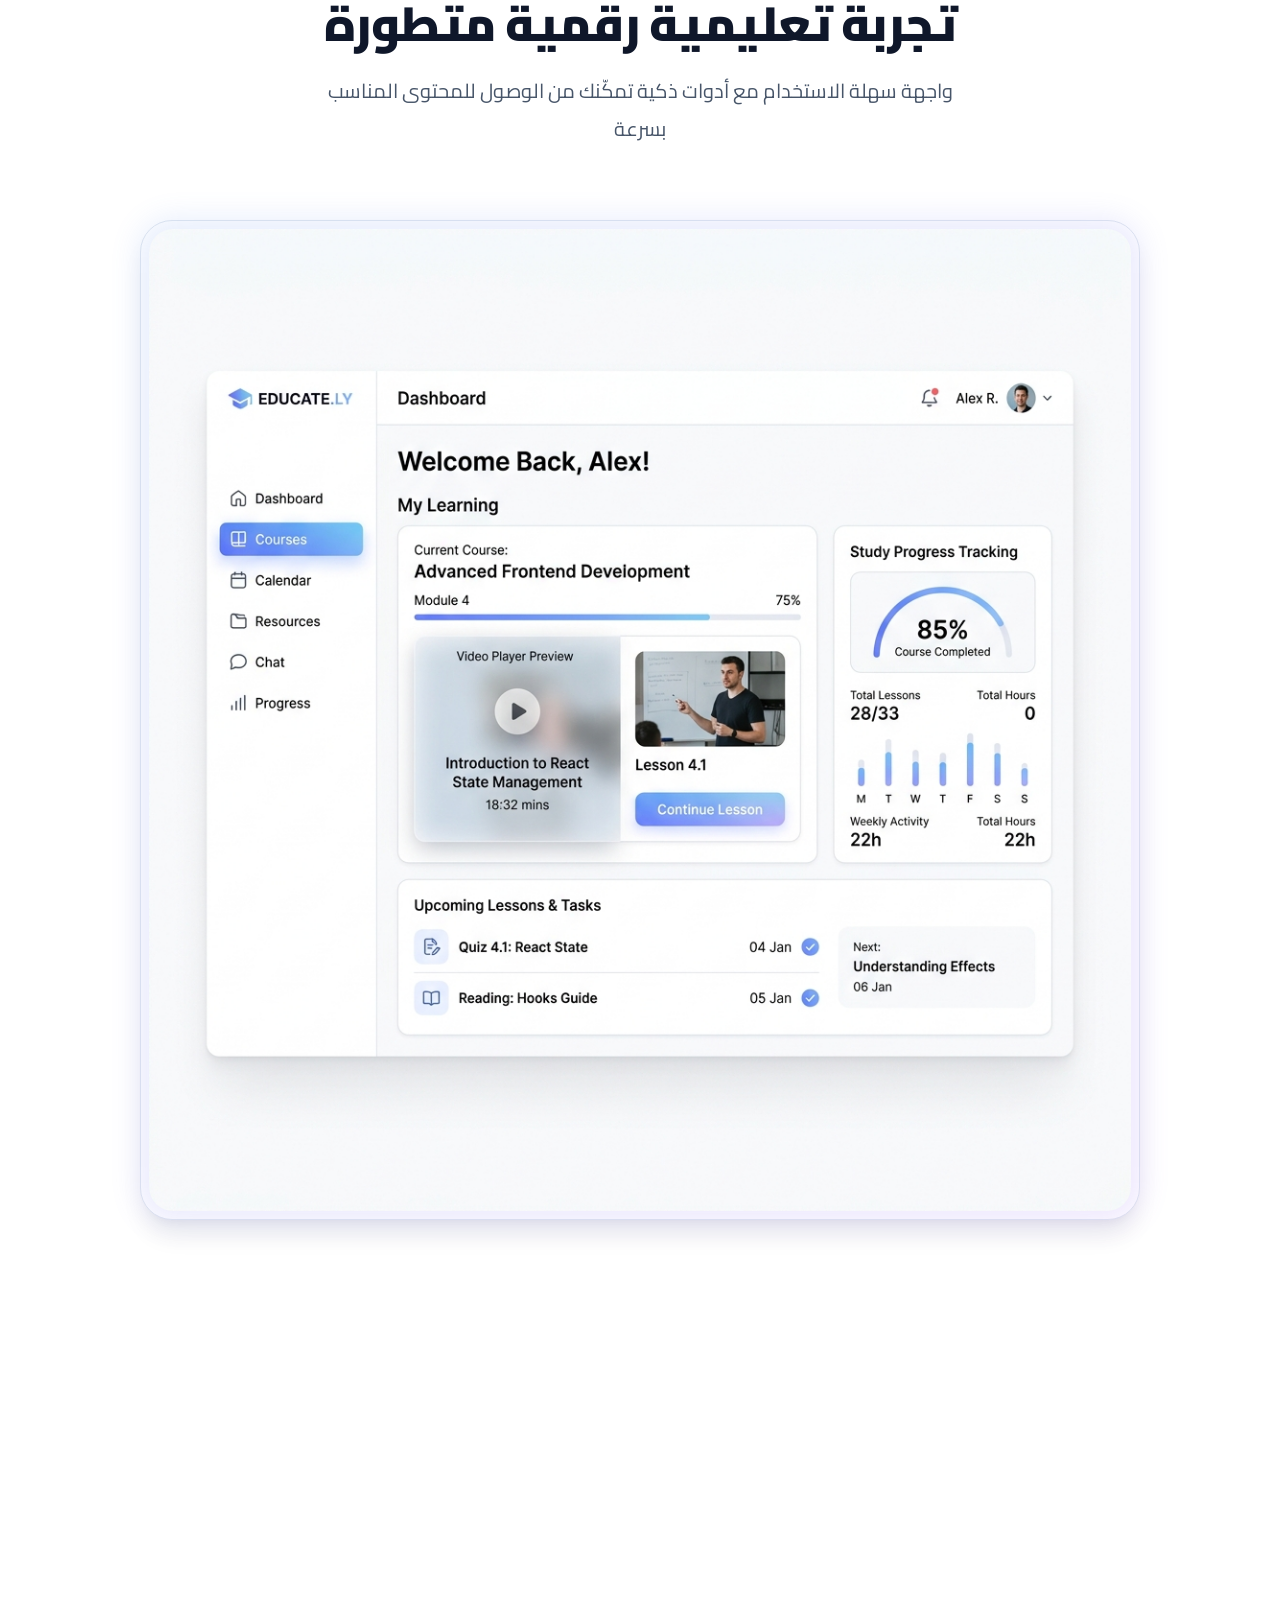
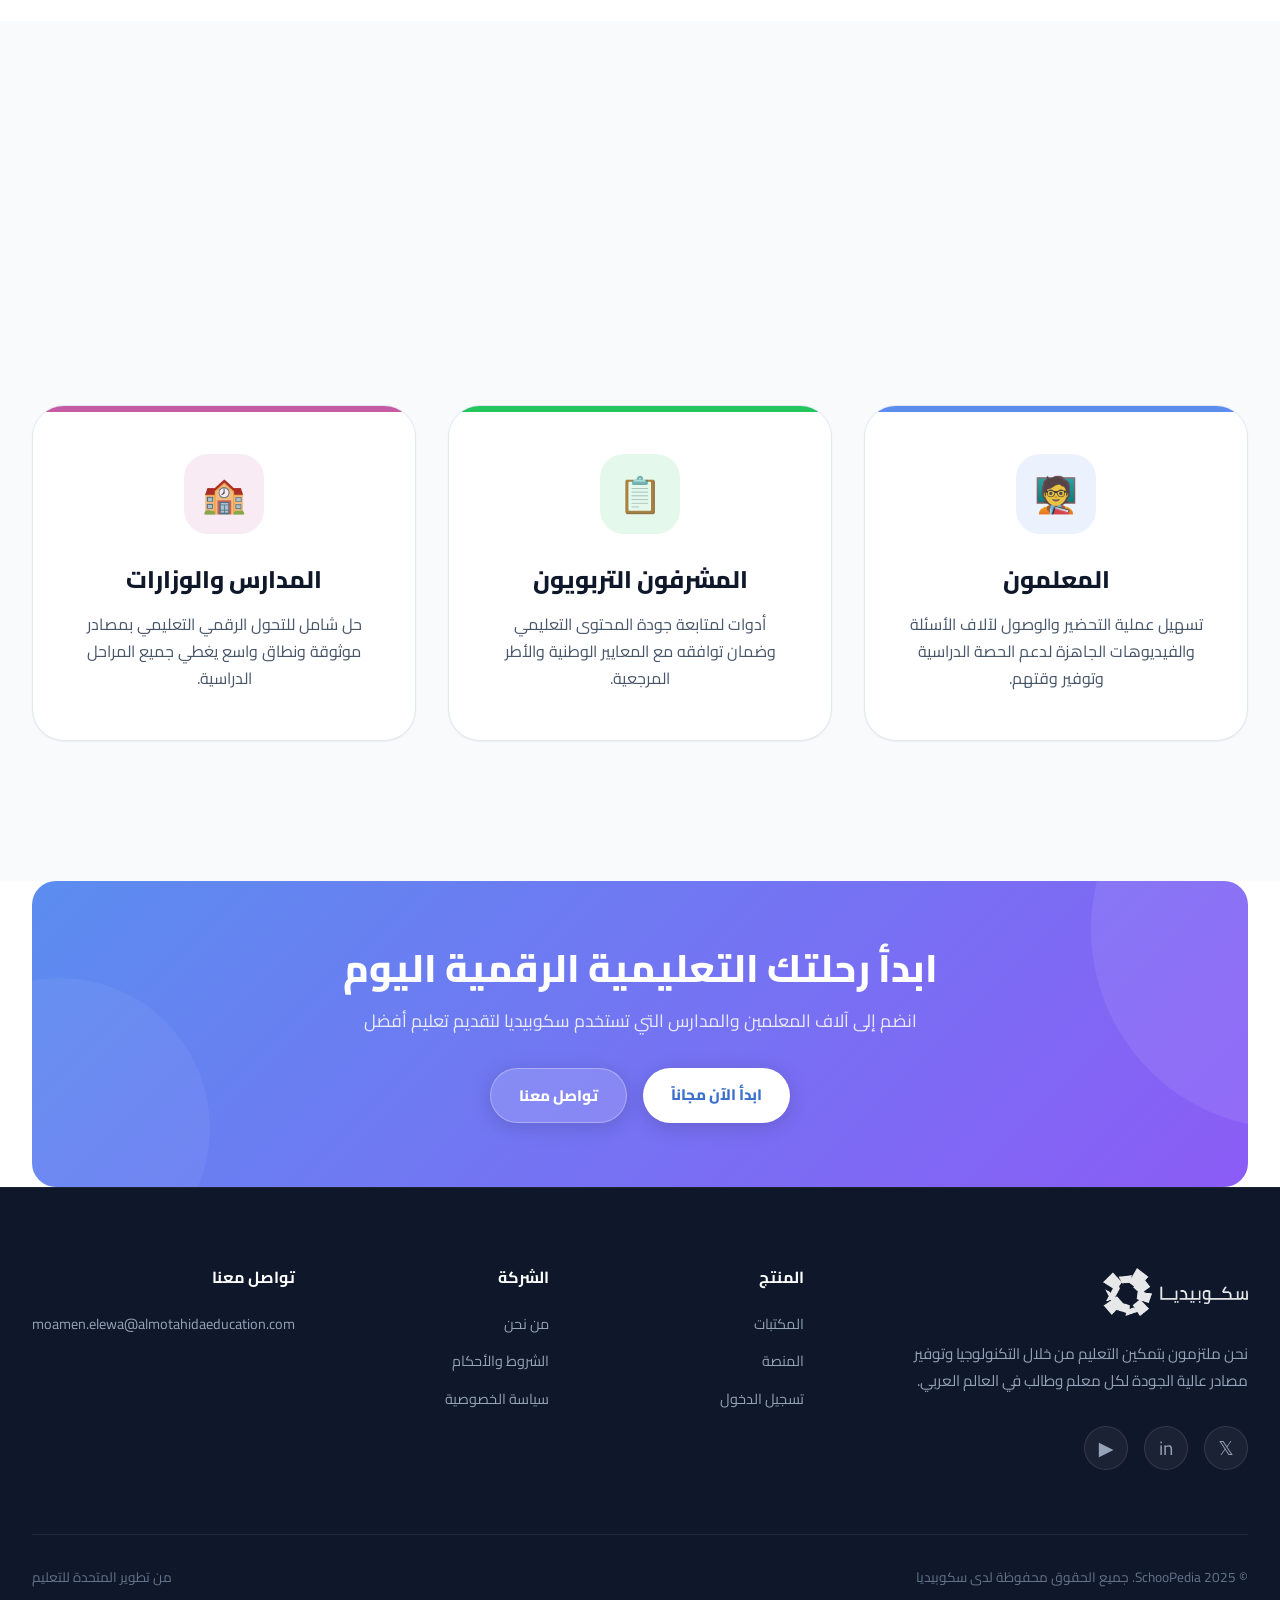
==== commit 13c01dd7: "Convert metrics to premium segmented trust cards with count animation" ====
--- a/index.html
+++ b/index.html
@@ -190,29 +190,54 @@
             <div class="metrics-inner reveal">
                 <div class="metrics-grid">
                     <div class="metric-item">
-                        <h3 data-count="30000">+30,000</h3>
-                        <p lang="ar">فيديو تعليمي</p>
-                        <p lang="en">Videos</p>
+                        <div class="metric-accent" style="--accent-color: var(--brand-purple);">
+                            <svg width="24" height="24" viewBox="0 0 24 24" fill="none" stroke="currentColor" stroke-width="2" stroke-linecap="round" stroke-linejoin="round"><path d="m15 10 4.553-2.276A1 1 0 0 1 21 8.618v6.764a1 1 0 0 1-1.447.894L15 14v-4z"/><rect x="3" y="6" width="12" height="12" rx="2" ry="2"/></svg>
+                        </div>
+                        <div class="metric-content">
+                            <h3 class="counter" data-count="30000">0</h3>
+                            <p lang="ar">فيديو تعليمي</p>
+                            <p lang="en">Videos</p>
+                        </div>
                     </div>
                     <div class="metric-item">
-                        <h3 data-count="10000">+10,000</h3>
-                        <p lang="ar">عنصر تفاعلي</p>
-                        <p lang="en">Interactives</p>
+                        <div class="metric-accent" style="--accent-color: var(--brand-blue);">
+                            <svg width="24" height="24" viewBox="0 0 24 24" fill="none" stroke="currentColor" stroke-width="2" stroke-linecap="round" stroke-linejoin="round"><rect width="18" height="18" x="3" y="3" rx="2"/><path d="M7 7h10"/><path d="M7 12h10"/><path d="M7 17h10"/></svg>
+                        </div>
+                        <div class="metric-content">
+                            <h3 class="counter" data-count="10000">0</h3>
+                            <p lang="ar">عنصر تفاعلي</p>
+                            <p lang="en">Interactives</p>
+                        </div>
                     </div>
                     <div class="metric-item">
-                        <h3 data-count="1000000">+1,000,000</h3>
-                        <p lang="ar">سؤال وتقييم</p>
-                        <p lang="en">Questions</p>
+                        <div class="metric-accent" style="--accent-color: var(--brand-yellow);">
+                            <svg width="24" height="24" viewBox="0 0 24 24" fill="none" stroke="currentColor" stroke-width="2" stroke-linecap="round" stroke-linejoin="round"><path d="M12 2v20"/><path d="M17 5H9.5a3.5 3.5 0 0 0 0 7h5a3.5 3.5 0 0 1 0 7H6"/></svg>
+                        </div>
+                        <div class="metric-content">
+                            <h3 class="counter" data-count="1000000">0</h3>
+                            <p lang="ar">سؤال وتقييم</p>
+                            <p lang="en">Questions</p>
+                        </div>
                     </div>
                     <div class="metric-item">
-                        <h3 data-count="900000">+900,000</h3>
-                        <p lang="ar">مصدر إثرائي</p>
-                        <p lang="en">Resources</p>
+                        <div class="metric-accent" style="--accent-color: var(--brand-magenta);">
+                            <svg width="24" height="24" viewBox="0 0 24 24" fill="none" stroke="currentColor" stroke-width="2" stroke-linecap="round" stroke-linejoin="round"><path d="M21 12a9 9 0 1 1-9-9c5 0 9 4 9 9z"/><path d="m9 12 2 2 4-4"/></svg>
+                        </div>
+                        <div class="metric-content">
+                            <h3 class="counter" data-count="900000">0</h3>
+                            <p lang="ar">مصدر إثرائي</p>
+                            <p lang="en">Resources</p>
+                        </div>
                     </div>
                     <div class="metric-item">
-                        <h3 data-count="60000">+60,000</h3>
-                        <p lang="ar">وثيقة تعليمية</p>
-                        <p lang="en">Documents</p>
+                        <div class="metric-accent" style="--accent-color: var(--brand-lime);">
+                            <svg width="24" height="24" viewBox="0 0 24 24" fill="none" stroke="currentColor" stroke-width="2" stroke-linecap="round" stroke-linejoin="round"><path d="M14 2H6a2 2 0 0 0-2 2v16a2 2 0 0 0 2 2h12a2 2 0 0 0 2-2V8z"/><path d="M14 2v6h6"/><path d="M16 13H8"/><path d="M16 17H8"/><path d="M10 9H8"/></svg>
+                        </div>
+                        <div class="metric-content">
+                            <h3 class="counter" data-count="60000">0</h3>
+                            <p lang="ar">وثيقة تعليمية</p>
+                            <p lang="en">Documents</p>
+                        </div>
                     </div>
                 </div>
             </div>
--- a/style.css
+++ b/style.css
@@ -1,78 +1,71 @@
 @import url('https://fonts.googleapis.com/css2?family=Cairo:wght@300;400;500;600;700;800;900&family=Inter:wght@300;400;500;600;700;800;900&display=swap');
 
 /* ============================================
-   DESIGN SYSTEM — SchooPedia 2.0
+   DESIGN SYSTEM — SchooPedia 3.0 (Premium SaaS)
    ============================================ */
 :root {
-    /* Brand Colors — extracted from logo */
-    --brand-blue: #5AADE0;
-    --brand-purple: #8B4D9E;
+    /* Brand Colors (Inspired by provided logo constraints) */
+    --brand-blue: #5B8DEF;      /* Primary Blue */
+    --brand-purple: #8B5CF6;    /* Primary Purple */
     --brand-magenta: #C45BA3;
-    --brand-deep-purple: #3C2A6E;
     --brand-lime: #C5D93A;
-    --brand-green: #6BBF4E;
     --brand-yellow: #F5C929;
-    --brand-pink: #D94F8C;
-    --brand-light-blue: #89C8E8;
-
-    /* Semantic Colors */
-    --primary: #5AADE0;
-    --primary-dark: #3A8BC8;
-    --primary-light: #89C8E8;
-    --secondary: #8B4D9E;
-    --secondary-light: #a875b8;
-    --accent: #C5D93A;
-    --accent-warm: #F5C929;
-
-    /* Light Theme Base */
+    --brand-green: #22C55E;     /* Success Accent */
+
+    /* Semantic Primary Palette */
+    --primary: var(--brand-blue);
+    --primary-light: #EEF4FF;
+    --primary-dark: #3B70CC;
+    --secondary: var(--brand-purple);
+
+    /* UI Surfaces */
     --bg-body: #FFFFFF;
-    --bg-section: #F7F8FC;
-    --bg-section-alt: #F0F2F8;
-    --bg-card: #FFFFFF;
-
+    --bg-surface: #F8FAFC;      /* Soft Background */
+    --bg-surface-elevated: #FFFFFF;
+    --bg-section-alt: #EEF4FF;  /* Light Section Background */
+    
     /* Text */
-    --text-heading: #1A1D2E;
-    --text-body: #3B3F54;
-    --text-muted: #6B7190;
-    --text-dim: #9CA3BE;
-
-    /* Glass / Borders */
-    --glass-bg: rgba(255, 255, 255, 0.7);
-    --glass-border: rgba(0, 0, 0, 0.06);
-    --glass-bg-strong: rgba(255, 255, 255, 0.9);
-    --border-light: #E8EAF0;
+    --text-strong: #0F172A;     /* Dark Text - Headings */
+    --text-body: #475569;       /* Secondary Text - Body */
+    --text-muted: #94A3B8;
+
+    /* Borders & Glass */
+    --border-light: #E2E8F0;    /* Premium subtle border */
+    --glass-bg: rgba(255, 255, 255, 0.6);
+    --glass-border: rgba(255, 255, 255, 0.4);
+
+    /* Elevation (Shadows) */
+    --shadow-sm: 0 1px 2px 0 rgba(15, 23, 42, 0.05);
+    --shadow-md: 0 4px 6px -1px rgba(15, 23, 42, 0.06), 0 2px 4px -2px rgba(15, 23, 42, 0.06);
+    --shadow-lg: 0 10px 15px -3px rgba(15, 23, 42, 0.08), 0 4px 6px -4px rgba(15, 23, 42, 0.04);
+    --shadow-xl: 0 20px 25px -5px rgba(15, 23, 42, 0.08), 0 8px 10px -6px rgba(15, 23, 42, 0.04);
+    --shadow-glow: 0 8px 24px rgba(91, 141, 239, 0.25);
+    --shadow-glow-purple: 0 8px 24px rgba(139, 92, 246, 0.25);
 
     /* Gradients */
-    --gradient-primary: linear-gradient(135deg, #5AADE0 0%, #8B4D9E 100%);
-    --gradient-hero: linear-gradient(160deg, #F7F8FC 0%, #EDE8F5 40%, #E4EFF8 70%, #F7F8FC 100%);
-    --gradient-accent: linear-gradient(135deg, #C5D93A 0%, #6BBF4E 100%);
-    --gradient-warm: linear-gradient(135deg, #F5C929 0%, #D94F8C 100%);
-    --gradient-card: linear-gradient(135deg, rgba(90, 173, 224, 0.06) 0%, rgba(139, 77, 158, 0.06) 100%);
-
-    /* Shadows */
-    --shadow-glow-blue: 0 8px 40px rgba(90, 173, 224, 0.12);
-    --shadow-glow-purple: 0 8px 40px rgba(139, 77, 158, 0.1);
-    --shadow-card: 0 4px 24px rgba(0, 0, 0, 0.06);
-    --shadow-card-hover: 0 12px 40px rgba(0, 0, 0, 0.1);
-    --shadow-btn: 0 4px 20px rgba(90, 173, 224, 0.25);
+    --gradient-primary: linear-gradient(135deg, var(--brand-blue) 0%, var(--brand-purple) 100%);
+    --gradient-hero: radial-gradient(circle at 15% 10%, rgba(91, 141, 239, 0.08) 0%, rgba(255, 255, 255, 0) 50%), 
+                     radial-gradient(circle at 85% 90%, rgba(139, 92, 246, 0.08) 0%, rgba(255, 255, 255, 0) 50%);
+    --gradient-card: linear-gradient(180deg, #FFFFFF 0%, #F8FAFC 100%);
+    
+    /* Radii Scale */
+    --radius-sm: 6px;
+    --radius-md: 10px;
+    --radius-lg: 16px;
+    --radius-xl: 24px;
+    --radius-2xl: 32px;
+    --radius-full: 9999px;
+
+    /* Motion */
+    --ease-smooth: cubic-bezier(0.16, 1, 0.3, 1);     /* Premium easing */
+    --ease-spring: cubic-bezier(0.175, 0.885, 0.32, 1.275);
+    --transition-fast: 0.15s ease-out;
+    --transition-base: 0.3s var(--ease-smooth);
+    --transition-slow: 0.5s var(--ease-smooth);
 
     /* Spacing */
-    --section-padding: 120px;
+    --section-padding: 140px;
     --container-max: 1280px;
-
-    /* Transitions */
-    --ease-smooth: cubic-bezier(0.4, 0, 0.2, 1);
-    --ease-bounce: cubic-bezier(0.34, 1.56, 0.64, 1);
-    --transition-fast: 0.2s var(--ease-smooth);
-    --transition-base: 0.4s var(--ease-smooth);
-    --transition-slow: 0.6s var(--ease-smooth);
-
-    /* Border Radius */
-    --radius-sm: 8px;
-    --radius-md: 12px;
-    --radius-lg: 20px;
-    --radius-xl: 28px;
-    --radius-full: 9999px;
 }
 
 /* ============================================
@@ -91,30 +84,37 @@
 }
 
 body {
-    font-family: 'Inter', sans-serif;
+    font-family: 'Inter', system-ui, -apple-system, sans-serif;
     color: var(--text-body);
     background: var(--bg-body);
-    line-height: 1.7;
+    line-height: 1.6;
     overflow-x: hidden;
 }
 
 body.lang-ar {
     direction: rtl;
-    font-family: 'Cairo', 'Inter', sans-serif;
+    font-family: 'Cairo', system-ui, -apple-system, sans-serif;
 }
 
 body.lang-en {
     direction: ltr;
-    font-family: 'Inter', 'Cairo', sans-serif;
-}
-
-img { max-width: 100%; display: block; }
-a { text-decoration: none; }
+}
+
+img { max-width: 100%; display: block; border-style: none; }
+a { text-decoration: none; color: inherit; }
 ul { list-style: none; }
+button { font-family: inherit; }
 
 /* Language Visibility */
 body.lang-ar [lang="en"] { display: none !important; }
 body.lang-en [lang="ar"] { display: none !important; }
+
+/* Typography Scale */
+h1, h2, h3, h4, h5, h6 {
+    color: var(--text-strong);
+    line-height: 1.2;
+    font-weight: 800;
+}
 
 /* ============================================
    LAYOUT
@@ -194,15 +194,22 @@
     width: 100%;
     z-index: 1000;
     padding: 1rem 0;
-    transition: var(--transition-base);
+    background: transparent;
+    border-bottom: 1px solid transparent;
+    transition:
+        background 0.4s var(--ease-smooth),
+        padding 0.4s var(--ease-smooth),
+        border-color 0.4s var(--ease-smooth),
+        box-shadow 0.4s var(--ease-smooth);
 }
 
 .navbar.scrolled {
-    background: rgba(255, 255, 255, 0.92);
-    backdrop-filter: blur(20px);
-    -webkit-backdrop-filter: blur(20px);
-    border-bottom: 1px solid var(--border-light);
-    box-shadow: 0 1px 12px rgba(0, 0, 0, 0.05);
+    background: rgba(255, 255, 255, 0.82);
+    backdrop-filter: blur(20px) saturate(1.4);
+    -webkit-backdrop-filter: blur(20px) saturate(1.4);
+    border-bottom-color: var(--border-light);
+    box-shadow: 0 1px 3px 0 rgba(15, 23, 42, 0.04),
+                0 4px 12px 0 rgba(15, 23, 42, 0.03);
     padding: 0.5rem 0;
 }
 
@@ -210,88 +217,224 @@
     display: flex;
     justify-content: space-between;
     align-items: center;
-    height: 70px;
-}
-
+    height: 56px;
+    transition: height 0.4s var(--ease-smooth);
+}
+
+.navbar:not(.scrolled) .container {
+    height: 64px;
+}
+
+/* --- Logo --- */
 .nav-logo {
     display: flex;
     align-items: center;
     z-index: 10;
+    flex-shrink: 0;
 }
 
 .nav-logo img {
-    height: 42px;
+    height: 44px;
     width: auto;
-}
-
+    transition: height 0.4s var(--ease-smooth);
+}
+
+.navbar.scrolled .nav-logo img {
+    height: 38px;
+}
+
+/* --- Navigation Links --- */
 .nav-links {
     display: flex;
-    gap: 2.5rem;
-    align-items: center;
+    gap: 2rem;
+    align-items: center;
+}
+
+body.lang-ar .nav-links {
+    gap: 2.25rem;
 }
 
 .nav-links a {
     color: var(--text-body);
     font-weight: 500;
-    font-size: 0.95rem;
-    transition: var(--transition-fast);
-    position: relative;
-    padding: 0.25rem 0;
-}
-
+    font-size: 0.9rem;
+    position: relative;
+    padding: 0.375rem 0;
+    transition:
+        color 0.2s ease-out,
+        opacity 0.2s ease-out;
+}
+
+/* Underline indicator — RTL-safe using inset-inline-start */
 .nav-links a::after {
     content: '';
     position: absolute;
     bottom: -4px;
-    left: 0;
+    inset-inline-start: 50%;
     width: 0;
     height: 2px;
-    background: var(--gradient-primary);
-    transition: var(--transition-fast);
-    border-radius: 2px;
-}
-
-body.lang-ar .nav-links a::after {
-    left: auto;
-    right: 0;
-}
-
+    background: var(--primary);
+    border-radius: 1px;
+    transition:
+        width 0.3s var(--ease-smooth),
+        inset-inline-start 0.3s var(--ease-smooth);
+}
+
+/* Hover state */
 .nav-links a:hover {
-    color: var(--primary-dark);
+    color: var(--text-strong);
 }
 
 .nav-links a:hover::after {
     width: 100%;
-}
-
+    inset-inline-start: 0;
+}
+
+/* Active section state */
+.nav-links a.active {
+    color: var(--text-strong);
+    font-weight: 600;
+}
+
+.nav-links a.active::after {
+    width: 100%;
+    inset-inline-start: 0;
+    background: var(--gradient-primary);
+}
+
+/* Focus-visible for keyboard navigation */
+.nav-links a:focus-visible {
+    outline: 2px solid var(--primary);
+    outline-offset: 4px;
+    border-radius: 2px;
+}
+
+/* --- Right-side Actions --- */
 .nav-actions {
     display: flex;
-    gap: 1rem;
-    align-items: center;
-}
-
-/* Mobile menu button */
+    gap: 0.75rem;
+    align-items: center;
+    flex-shrink: 0;
+}
+
+/* Language Toggle — tertiary, quietest */
+.navbar .lang-toggle {
+    background: transparent;
+    border: 1px solid transparent;
+    color: var(--text-muted);
+    padding: 0.375rem 0.625rem;
+    border-radius: var(--radius-sm);
+    cursor: pointer;
+    font-weight: 500;
+    font-size: 0.8rem;
+    letter-spacing: 0.01em;
+    transition: all 0.2s ease-out;
+}
+
+.navbar .lang-toggle:hover {
+    color: var(--text-body);
+    background: rgba(15, 23, 42, 0.04);
+}
+
+.navbar .lang-toggle:focus-visible {
+    outline: 2px solid var(--primary);
+    outline-offset: 2px;
+}
+
+/* Login button — secondary, subdued */
+.navbar .btn-outline {
+    padding: 0.5rem 1.125rem;
+    font-size: 0.875rem;
+    font-weight: 500;
+    color: var(--text-body);
+    border: 1px solid var(--border-light);
+    background: transparent;
+    border-radius: var(--radius-full);
+    transition:
+        color 0.2s ease-out,
+        border-color 0.2s ease-out,
+        background 0.2s ease-out;
+}
+
+.navbar .btn-outline:hover {
+    color: var(--text-strong);
+    border-color: #CBD5E1;
+    background: rgba(15, 23, 42, 0.02);
+}
+
+.navbar .btn-outline:focus-visible {
+    outline: 2px solid var(--primary);
+    outline-offset: 2px;
+}
+
+/* Primary CTA — highest prominence */
+.navbar .btn-primary {
+    padding: 0.5rem 1.375rem;
+    font-size: 0.875rem;
+    font-weight: 700;
+    border-radius: var(--radius-full);
+    background: var(--gradient-primary);
+    color: #FFFFFF;
+    box-shadow: 0 2px 8px 0 rgba(91, 141, 239, 0.3);
+    transition:
+        transform 0.25s var(--ease-smooth),
+        box-shadow 0.25s var(--ease-smooth);
+}
+
+.navbar .btn-primary:hover {
+    transform: translateY(-1px);
+    box-shadow: 0 4px 16px 0 rgba(91, 141, 239, 0.35);
+}
+
+.navbar .btn-primary:active {
+    transform: translateY(0);
+    box-shadow: 0 2px 6px 0 rgba(91, 141, 239, 0.25);
+}
+
+.navbar .btn-primary:focus-visible {
+    outline: 2px solid var(--brand-purple);
+    outline-offset: 2px;
+}
+
+/* --- Mobile Menu Button --- */
 .mobile-menu-btn {
     display: none;
     background: none;
     border: none;
-    color: var(--text-heading);
-    font-size: 1.5rem;
+    color: var(--text-strong);
     cursor: pointer;
     padding: 0.5rem;
     z-index: 1001;
+    border-radius: var(--radius-sm);
+    transition: color 0.2s ease-out, background 0.2s ease-out;
+}
+
+.mobile-menu-btn:hover {
+    color: var(--primary);
+    background: rgba(91, 141, 239, 0.06);
+}
+
+.mobile-menu-btn:focus-visible {
+    outline: 2px solid var(--primary);
+    outline-offset: 2px;
+}
+
+.mobile-menu-btn svg {
+    display: block;
+    width: 22px;
+    height: 22px;
 }
 
 /* ============================================
    BUTTONS
    ============================================ */
 .btn {
-    padding: 0.8rem 1.8rem;
+    padding: 0.75rem 1.75rem;
     border-radius: var(--radius-full);
-    font-weight: 600;
+    font-weight: 700;
     font-size: 0.95rem;
     cursor: pointer;
-    transition: var(--transition-base);
+    transition: all var(--transition-base);
     border: none;
     display: inline-flex;
     align-items: center;
@@ -299,78 +442,72 @@
     gap: 0.5rem;
     white-space: nowrap;
     position: relative;
-    overflow: hidden;
-    font-family: inherit;
+    box-sizing: border-box;
 }
 
 .btn-primary {
     background: var(--gradient-primary);
-    color: white;
-    box-shadow: var(--shadow-btn);
-}
-
-.btn-primary::before {
-    content: '';
-    position: absolute;
-    top: 0;
-    left: -100%;
-    width: 100%;
-    height: 100%;
-    background: linear-gradient(90deg, transparent, rgba(255,255,255,0.15), transparent);
-    transition: var(--transition-slow);
-}
-
-.btn-primary:hover::before {
-    left: 100%;
+    color: #FFFFFF;
+    box-shadow: 0 4px 14px 0 rgba(91, 141, 239, 0.25);
+    background-size: 200% auto;
 }
 
 .btn-primary:hover {
-    transform: translateY(-3px);
-    box-shadow: 0 8px 30px rgba(90, 173, 224, 0.4);
+    transform: translateY(-2px);
+    box-shadow: var(--shadow-glow);
+    background-position: right center;
+    color: #FFFFFF;
+}
+
+.btn-primary:active {
+    transform: translateY(0);
 }
 
 .btn-secondary {
     background: transparent;
-    color: var(--text-heading);
-    border: 1px solid var(--border-light);
-    backdrop-filter: blur(8px);
+    color: var(--text-body);
+    border: 1px solid rgba(15, 23, 42, 0.1);
+    box-shadow: none;
+    font-weight: 600;
 }
 
 .btn-secondary:hover {
-    background: var(--bg-section);
-    border-color: var(--primary);
-    color: var(--primary-dark);
+    background: rgba(15, 23, 42, 0.03);
+    border-color: rgba(15, 23, 42, 0.15);
+    color: var(--text-strong);
     transform: translateY(-2px);
+    box-shadow: 0 4px 12px rgba(15, 23, 42, 0.04);
 }
 
 .btn-outline {
     background: transparent;
+    color: var(--text-strong);
+    border: 1px solid var(--border-light);
+    font-weight: 600;
+}
+
+.btn-outline:hover {
+    background: var(--bg-surface);
+    border-color: var(--border-light);
+    color: var(--primary);
+}
+
+.lang-toggle {
+    background: transparent;
+    border: 1px solid transparent;
     color: var(--text-body);
-    border: 1px solid var(--border-light);
-}
-
-.btn-outline:hover {
-    background: var(--bg-section);
-    border-color: var(--primary);
-    color: var(--primary-dark);
-}
-
-.lang-toggle {
-    background: var(--bg-section);
-    border: 1px solid var(--border-light);
-    color: var(--text-muted);
-    padding: 0.5rem 1rem;
-    border-radius: var(--radius-sm);
+    padding: 0.35rem 0.75rem;
+    border-radius: var(--radius-md);
     cursor: pointer;
-    font-weight: 500;
+    font-weight: 600;
     font-size: 0.85rem;
-    transition: var(--transition-fast);
-    font-family: inherit;
+    transition: all var(--transition-fast);
 }
 
 .lang-toggle:hover {
-    background: var(--bg-section-alt);
-    color: var(--text-heading);
+    background: var(--bg-surface);
+    color: var(--text-strong);
+    border-color: var(--border-light);
 }
 
 /* ============================================
@@ -381,30 +518,33 @@
     min-height: 100vh;
     display: flex;
     align-items: center;
-    padding: 140px 0 80px;
-    background: var(--gradient-hero);
+    padding: 180px 0 100px;
+    background: var(--bg-surface);
+    background-image: var(--gradient-hero);
     overflow: hidden;
 }
 
-/* Hero grid overlay */
+/* Premium Light Grid Overlay */
 .hero::before {
     content: '';
     position: absolute;
     inset: 0;
     background-image:
-        linear-gradient(rgba(90, 173, 224, 0.06) 1px, transparent 1px),
-        linear-gradient(90deg, rgba(90, 173, 224, 0.06) 1px, transparent 1px);
-    background-size: 60px 60px;
-    mask-image: radial-gradient(ellipse at 50% 50%, rgba(0,0,0,0.4) 0%, transparent 70%);
-    -webkit-mask-image: radial-gradient(ellipse at 50% 50%, rgba(0,0,0,0.4) 0%, transparent 70%);
+        linear-gradient(rgba(15, 23, 42, 0.03) 1px, transparent 1px),
+        linear-gradient(90deg, rgba(15, 23, 42, 0.03) 1px, transparent 1px);
+    background-size: 80px 80px;
+    mask-image: radial-gradient(ellipse at 50% 50%, rgba(0,0,0,1) 0%, transparent 80%);
+    -webkit-mask-image: radial-gradient(ellipse at 50% 50%, rgba(0,0,0,1) 0%, transparent 80%);
+    pointer-events: none;
 }
 
 .hero .container {
     position: relative;
     z-index: 2;
     display: grid;
-    grid-template-columns: 1fr 1fr;
-    gap: 4rem;
+    /* Increase mockup visual weight by ~15% */
+    grid-template-columns: 0.95fr 1.15fr;
+    gap: 4.5rem;
     align-items: center;
 }
 
@@ -413,37 +553,40 @@
     display: inline-flex;
     align-items: center;
     gap: 0.5rem;
-    padding: 0.5rem 1.2rem;
-    background: rgba(90, 173, 224, 0.1);
-    border: 1px solid rgba(90, 173, 224, 0.2);
+    padding: 0.4rem 1.25rem;
+    background: #FFFFFF;
+    border: 1px solid var(--border-light);
     border-radius: var(--radius-full);
-    color: var(--brand-blue);
+    color: var(--primary-dark);
     font-size: 0.85rem;
-    font-weight: 600;
-    margin-bottom: 1.5rem;
-    animation: fadeSlideUp 0.8s var(--ease-smooth) both;
+    font-weight: 700;
+    margin-bottom: 2rem;
+    box-shadow: var(--shadow-sm);
+    animation: fadeSlideUp 1s var(--ease-spring) both;
 }
 
 .hero-badge .pulse-dot {
     width: 8px;
     height: 8px;
-    background: var(--accent);
+    background: var(--brand-green);
     border-radius: 50%;
     animation: pulse 2s ease-in-out infinite;
+    box-shadow: 0 0 8px rgba(34, 197, 94, 0.4);
 }
 
 @keyframes pulse {
     0%, 100% { opacity: 1; transform: scale(1); }
-    50% { opacity: 0.5; transform: scale(1.5); }
+    50% { opacity: 0.6; transform: scale(1.2); }
 }
 
 .hero-content h1 {
-    font-size: clamp(2.5rem, 5vw, 3.8rem);
-    font-weight: 800;
+    font-size: clamp(2.8rem, 5vw, 4.2rem);
+    font-weight: 900;
     line-height: 1.15;
-    margin-bottom: 1.5rem;
-    color: var(--text-heading);
-    animation: fadeSlideUp 0.8s var(--ease-smooth) 0.1s both;
+    margin-bottom: 1.25rem;
+    color: var(--text-strong);
+    letter-spacing: -0.02em;
+    animation: fadeSlideUp 1s var(--ease-spring) 0.1s both;
 }
 
 .hero-content h1 .text-gradient {
@@ -454,164 +597,146 @@
 }
 
 .hero-content .hero-subtitle {
-    font-size: 1.15rem;
-    color: var(--text-muted);
-    margin-bottom: 2.5rem;
-    max-width: 540px;
+    font-size: 1.25rem;
+    color: var(--text-body);
+    margin-bottom: 2.75rem;
+    max-width: 560px;
+    line-height: 1.7;
+    animation: fadeSlideUp 1s var(--ease-spring) 0.2s both;
+}
+
+body.lang-ar .hero-content .hero-subtitle {
+    font-size: 1.35rem;
     line-height: 1.8;
-    animation: fadeSlideUp 0.8s var(--ease-smooth) 0.2s both;
-}
-
-body.lang-ar .hero-content .hero-subtitle {
-    font-size: 1.2rem;
-    line-height: 2;
 }
 
 .hero-btns {
     display: flex;
     gap: 1rem;
     flex-wrap: wrap;
-    animation: fadeSlideUp 0.8s var(--ease-smooth) 0.3s both;
-}
-
+    align-items: center;
+    animation: fadeSlideUp 1s var(--ease-spring) 0.3s both;
+}
+
+/* Desktop Stats within Hero removed in previous prompt, replaced by standalone but keep CSS for layout if any */
 .hero-stats {
-    display: flex;
-    gap: 2.5rem;
-    margin-top: 3rem;
-    padding-top: 2.5rem;
-    border-top: 1px solid var(--glass-border);
-    animation: fadeSlideUp 0.8s var(--ease-smooth) 0.4s both;
-}
-
-.hero-stat {
-    text-align: center;
-}
-
-body.lang-ar .hero-stat {
-    text-align: center;
-}
-
-.hero-stat .stat-number {
-    font-size: 1.8rem;
-    font-weight: 800;
+    display: none; /* Moved to dedicated section to reduce clutter */
+}
+
+/* Hero Visual SaaS Frame */
+.hero-visual {
+    position: relative;
+    animation: fadeSlideUp 1.2s var(--ease-spring) 0.3s both;
+}
+
+/* Soft glowing aura behind product */
+.hero-visual::after {
+    content: '';
+    position: absolute;
+    inset: 10%;
     background: var(--gradient-primary);
-    -webkit-background-clip: text;
-    -webkit-text-fill-color: transparent;
-    background-clip: text;
-    display: block;
-    line-height: 1.2;
-}
-
-.hero-stat .stat-label {
-    font-size: 0.8rem;
-    color: var(--text-dim);
-    font-weight: 500;
-    text-transform: uppercase;
-    letter-spacing: 0.05em;
-    margin-top: 0.25rem;
-}
-
-/* Hero Visual */
-.hero-visual {
-    position: relative;
-    animation: fadeSlideUp 0.8s var(--ease-smooth) 0.3s both;
+    filter: blur(80px);
+    opacity: 0.35;
+    z-index: -2;
+    border-radius: 50%;
 }
 
 .hero-visual-wrapper {
     position: relative;
-    border-radius: var(--radius-xl);
-    overflow: hidden;
-    box-shadow: var(--shadow-card);
+    border-radius: var(--radius-2xl);
+    background: #FFFFFF;
+    padding: 0.5rem;
+    border: 1px solid var(--border-light);
+    box-shadow: var(--shadow-xl), 0 24px 48px -12px rgba(91, 141, 239, 0.25);
+    transform: perspective(1200px) rotateY(-4deg) rotateX(2deg) translateY(0);
+    transition: transform var(--transition-slow), box-shadow var(--transition-slow);
+}
+
+.hero-visual-wrapper:hover {
+    transform: perspective(1200px) rotateY(0) rotateX(0) translateY(-10px);
+    box-shadow: 0 32px 64px -12px rgba(91, 141, 239, 0.3);
 }
 
 .hero-visual-wrapper::before {
     content: '';
     position: absolute;
-    inset: -2px;
-    background: var(--gradient-primary);
-    border-radius: var(--radius-xl);
+    inset: -1px;
+    background: linear-gradient(135deg, rgba(255,255,255,0.8), rgba(255,255,255,0.2) 50%, rgba(255,255,255,0.8));
+    border-radius: calc(var(--radius-2xl) + 1px);
     z-index: -1;
-    opacity: 0.3;
+    opacity: 1;
 }
 
 .hero-visual-wrapper img {
     width: 100%;
     border-radius: var(--radius-xl);
-    border: 1px solid var(--border-light);
-}
-
-/* Floating info cards around hero visual */
+}
+
+/* Premium Floating Cards */
 .hero-float-card {
     position: absolute;
     background: rgba(255, 255, 255, 0.95);
-    backdrop-filter: blur(16px);
-    -webkit-backdrop-filter: blur(16px);
-    border: 1px solid var(--border-light);
-    padding: 1rem 1.2rem;
+    backdrop-filter: blur(24px);
+    -webkit-backdrop-filter: blur(24px);
+    border: 1px solid rgba(255, 255, 255, 0.9);
+    padding: 1rem 1.5rem;
+    border-radius: var(--radius-xl);
+    display: flex;
+    align-items: center;
+    gap: 1.15rem;
+    z-index: 5;
+    box-shadow: var(--shadow-lg), 0 8px 32px rgba(15, 23, 42, 0.05);
+}
+
+.hero-float-card .float-icon {
+    width: 52px;
+    height: 52px;
     border-radius: var(--radius-lg);
     display: flex;
     align-items: center;
-    gap: 0.8rem;
-    z-index: 5;
-    box-shadow: var(--shadow-card);
-}
-
-.hero-float-card .float-icon {
-    width: 42px;
-    height: 42px;
-    border-radius: var(--radius-md);
-    display: flex;
-    align-items: center;
     justify-content: center;
-    font-size: 1.2rem;
+    font-size: 1.5rem;
     flex-shrink: 0;
+    box-shadow: inset 0 2px 4px rgba(255,255,255,0.8);
 }
 
 .hero-float-card .float-text strong {
     display: block;
-    font-size: 1rem;
-    color: var(--text-heading);
-    font-weight: 700;
+    font-size: 1.15rem;
+    color: var(--text-strong);
+    font-weight: 800;
 }
 
 .hero-float-card .float-text span {
-    font-size: 0.75rem;
+    font-size: 0.85rem;
     color: var(--text-muted);
+    font-weight: 600;
 }
 
 .float-card-1 {
-    top: 10%;
-    right: -20px;
-    animation: floatCard 6s ease-in-out infinite;
-}
-body.lang-ar .float-card-1 {
-    right: auto;
-    left: -20px;
-}
+    top: 5%;
+    right: -10%;
+    animation: floatCard 8s ease-in-out infinite;
+}
+body.lang-ar .float-card-1 { right: auto; left: -10%; }
 
 .float-card-2 {
-    bottom: 15%;
-    left: -25px;
-    animation: floatCard 6s ease-in-out infinite 2s;
-}
-body.lang-ar .float-card-2 {
-    left: auto;
-    right: -25px;
-}
+    bottom: 10%;
+    left: -15%;
+    animation: floatCard 7s ease-in-out infinite 2s;
+}
+body.lang-ar .float-card-2 { left: auto; right: -15%; }
 
 .float-card-3 {
-    top: 55%;
-    right: -30px;
-    animation: floatCard 6s ease-in-out infinite 4s;
-}
-body.lang-ar .float-card-3 {
-    right: auto;
-    left: -30px;
-}
+    top: 60%;
+    right: -15%;
+    animation: floatCard 9s ease-in-out infinite 4s;
+}
+body.lang-ar .float-card-3 { right: auto; left: -15%; }
 
 @keyframes floatCard {
-    0%, 100% { transform: translateY(0); }
-    50% { transform: translateY(-15px); }
+    0%, 100% { transform: translateY(0) rotate(0deg); }
+    50% { transform: translateY(-20px) rotate(2deg); }
 }
 
 /* ============================================
@@ -619,101 +744,207 @@
    ============================================ */
 .section-header {
     text-align: center;
-    max-width: 700px;
-    margin: 0 auto 4rem;
+    max-width: 650px;
+    margin: 0 auto 4.5rem;
+    position: relative;
+    z-index: 2;
 }
 
 .section-tag {
     display: inline-flex;
     align-items: center;
     gap: 0.5rem;
-    padding: 0.4rem 1rem;
-    background: rgba(90, 173, 224, 0.08);
-    border: 1px solid rgba(90, 173, 224, 0.15);
+    padding: 0.4rem 1.25rem;
+    background: #FFFFFF;
+    border: 1px solid var(--border-light);
     border-radius: var(--radius-full);
-    color: var(--brand-blue);
-    font-size: 0.8rem;
-    font-weight: 600;
-    margin-bottom: 1rem;
+    color: var(--primary);
+    font-size: 0.85rem;
+    font-weight: 700;
+    margin-bottom: 1.25rem;
     text-transform: uppercase;
     letter-spacing: 0.05em;
+    box-shadow: var(--shadow-sm);
 }
 
 .section-title {
-    font-size: clamp(2rem, 4vw, 2.8rem);
-    font-weight: 800;
-    color: var(--text-heading);
-    margin-bottom: 1rem;
-    line-height: 1.25;
+    font-size: clamp(2.2rem, 4vw, 3rem);
+    font-weight: 900;
+    color: var(--text-strong);
+    margin-bottom: 1.25rem;
+    line-height: 1.2;
+    letter-spacing: -0.01em;
 }
 
 .section-subtitle {
-    font-size: 1.1rem;
-    color: var(--text-muted);
+    font-size: 1.15rem;
+    color: var(--text-body);
     line-height: 1.8;
 }
 
 body.lang-ar .section-subtitle {
-    line-height: 2;
-}
-
-/* ============================================
-   FEATURES SECTION
-   ============================================ */
-.features {
-    position: relative;
-    z-index: 1;
-}
-
-.features-grid {
+    font-size: 1.25rem;
+    line-height: 1.9;
+}
+
+
+/* ============================================
+   METRICS SECTION (Premium Mini-Cards)
+   ============================================ */
+.metrics {
+    position: relative;
+    z-index: 10;
+    margin-top: -60px; /* Pull up to overlap hero */
+    padding: 0 1rem;
+}
+
+.metrics-inner {
+    max-width: var(--container-max);
+    margin: 0 auto;
+    display: flex;
+    justify-content: center;
+}
+
+.metrics-grid {
     display: grid;
-    grid-template-columns: repeat(3, 1fr);
+    grid-template-columns: repeat(5, 1fr);
     gap: 1.5rem;
-}
-
-.feature-card {
-    background: var(--bg-card);
+    width: 100%;
+}
+
+/* Individual segment / mini-card */
+.metric-item {
+    background: #FFFFFF;
     border: 1px solid var(--border-light);
     border-radius: var(--radius-xl);
-    padding: 2.5rem;
-    transition: var(--transition-base);
-    position: relative;
+    padding: 2rem 1.5rem;
+    text-align: center;
+    box-shadow: var(--shadow-md), 0 4px 20px rgba(15, 23, 42, 0.03);
+    position: relative;
+    display: flex;
+    flex-direction: column;
+    align-items: center;
+    justify-content: center;
+    transition: transform var(--transition-base), box-shadow var(--transition-base);
     overflow: hidden;
-    box-shadow: var(--shadow-card);
-}
-
-.feature-card::before {
+}
+
+.metric-item:hover {
+    transform: translateY(-4px);
+    box-shadow: var(--shadow-lg), 0 12px 32px rgba(15, 23, 42, 0.05);
+}
+
+/* Subtle accent glow line at the top */
+.metric-item::before {
     content: '';
     position: absolute;
     top: 0;
     left: 0;
     right: 0;
     height: 3px;
-    background: var(--gradient-primary);
-    opacity: 0;
-    transition: var(--transition-base);
+    background: var(--accent-color, var(--border-light));
+    opacity: 0.8;
+}
+
+/* Icon / Accent marker */
+.metric-accent {
+    width: 48px;
+    height: 48px;
+    border-radius: var(--radius-full);
+    display: flex;
+    align-items: center;
+    justify-content: center;
+    margin-bottom: 1.25rem;
+    color: var(--accent-color);
+    background: color-mix(in srgb, var(--accent-color) 12%, transparent);
+}
+
+.metric-accent svg {
+    width: 20px;
+    height: 20px;
+}
+
+/* Content spacing */
+.metric-content {
+    display: flex;
+    flex-direction: column;
+    align-items: center;
+}
+
+/* Animated Number Tabular Formatting */
+.metric-content h3 {
+    font-size: 2.25rem;
+    font-weight: 900;
+    color: var(--text-strong);
+    margin-bottom: 0.35rem;
+    font-variant-numeric: tabular-nums;
+    letter-spacing: -0.03em;
+    line-height: 1.1;
+}
+
+.metric-content p {
+    font-size: 0.95rem;
+    color: var(--text-muted);
+    font-weight: 600;
+    margin: 0;
+}
+
+.metric-item p {
+    font-size: 0.9rem;
+    color: var(--text-muted);
+    font-weight: 600;
+    text-transform: uppercase;
+    letter-spacing: 0.05em;
+}
+
+/* ============================================
+   FEATURES SECTION
+   ============================================ */
+.features {
+    position: relative;
+    z-index: 1;
+    background: var(--bg-body);
+}
+
+.features-grid {
+    display: grid;
+    grid-template-columns: repeat(3, 1fr);
+    gap: 2rem;
+}
+
+.feature-card {
+    background: #FFFFFF;
+    border: 1px solid var(--border-light);
+    border-radius: var(--radius-2xl);
+    padding: 2.5rem;
+    transition: all var(--transition-base);
+    position: relative;
+    box-shadow: var(--shadow-sm);
+    z-index: 1;
 }
 
 .feature-card:hover {
     transform: translateY(-8px);
-    border-color: rgba(90, 173, 224, 0.2);
-    box-shadow: var(--shadow-glow-blue);
-}
-
-.feature-card:hover::before {
-    opacity: 1;
+    border-color: rgba(91, 141, 239, 0.3);
+    box-shadow: var(--shadow-xl);
+    z-index: 2;
 }
 
 .feature-icon {
-    width: 60px;
-    height: 60px;
+    width: 56px;
+    height: 56px;
     border-radius: var(--radius-lg);
     display: flex;
     align-items: center;
     justify-content: center;
-    font-size: 1.6rem;
-    margin-bottom: 1.5rem;
-    position: relative;
+    font-size: 1.5rem;
+    margin-bottom: 2rem;
+    position: relative;
+    transition: transform var(--transition-base);
+}
+
+.feature-card:hover .feature-icon {
+    transform: scale(1.1);
 }
 
 .feature-icon::after {
@@ -721,51 +952,35 @@
     position: absolute;
     inset: 0;
     border-radius: inherit;
-    opacity: 0.15;
+    background: currentColor;
+    opacity: 0.12;
 }
 
 .feature-card h3 {
-    font-size: 1.25rem;
-    font-weight: 700;
-    color: var(--text-heading);
-    margin-bottom: 0.75rem;
+    font-size: 1.3rem;
+    font-weight: 800;
+    color: var(--text-strong);
+    margin-bottom: 1rem;
+    line-height: 1.4;
 }
 
 .feature-card p {
-    font-size: 0.95rem;
-    color: var(--text-muted);
+    font-size: 1rem;
+    color: var(--text-body);
     line-height: 1.7;
 }
 
 body.lang-ar .feature-card p {
-    line-height: 1.9;
+    line-height: 1.8;
 }
 
 /* Feature variants */
-.feature-card.feature-blue .feature-icon {
-    background: rgba(90, 173, 224, 0.12);
-    color: var(--brand-blue);
-}
-.feature-card.feature-purple .feature-icon {
-    background: rgba(139, 77, 158, 0.12);
-    color: var(--brand-purple);
-}
-.feature-card.feature-green .feature-icon {
-    background: rgba(107, 191, 78, 0.12);
-    color: var(--brand-green);
-}
-.feature-card.feature-yellow .feature-icon {
-    background: rgba(245, 201, 41, 0.12);
-    color: var(--brand-yellow);
-}
-.feature-card.feature-pink .feature-icon {
-    background: rgba(217, 79, 140, 0.12);
-    color: var(--brand-pink);
-}
-.feature-card.feature-lime .feature-icon {
-    background: rgba(197, 217, 58, 0.12);
-    color: var(--brand-lime);
-}
+.feature-card.feature-blue .feature-icon { color: var(--brand-blue); }
+.feature-card.feature-purple .feature-icon { color: var(--brand-purple); }
+.feature-card.feature-green .feature-icon { color: var(--brand-green); }
+.feature-card.feature-yellow .feature-icon { color: var(--brand-yellow); }
+.feature-card.feature-pink .feature-icon { color: var(--brand-magenta); }
+.feature-card.feature-lime .feature-icon { color: var(--brand-lime); }
 
 /* ============================================
    HOW IT WORKS SECTION
@@ -773,26 +988,37 @@
 .how-it-works {
     position: relative;
     z-index: 1;
-    background: linear-gradient(180deg, transparent, rgba(139, 77, 158, 0.04), transparent);
+    background: var(--bg-surface);
 }
 
 .steps-container {
     display: grid;
     grid-template-columns: repeat(4, 1fr);
-    gap: 2rem;
-    position: relative;
-}
-
-/* Connecting line */
+    gap: 3rem;
+    position: relative;
+}
+
+/* Premium Connecting Line */
 .steps-container::before {
     content: '';
     position: absolute;
-    top: 50px;
-    left: 10%;
-    right: 10%;
-    height: 2px;
-    background: linear-gradient(90deg, transparent, var(--brand-blue), var(--brand-purple), var(--brand-magenta), transparent);
-    opacity: 0.3;
+    top: 36px;
+    left: 12%;
+    right: 12%;
+    height: 4px;
+    background: var(--border-light);
+    border-radius: 4px;
+}
+.steps-container::after {
+    content: '';
+    position: absolute;
+    top: 36px;
+    left: 12%;
+    width: 0%; /* Can be animated via JS on scroll */
+    height: 4px;
+    background: var(--gradient-primary);
+    border-radius: 4px;
+    transition: width 1s var(--ease-slow);
 }
 
 .step-card {
@@ -802,123 +1028,126 @@
 }
 
 .step-number {
-    width: 64px;
-    height: 64px;
+    width: 72px;
+    height: 72px;
     border-radius: 50%;
-    background: var(--bg-card);
-    border: 2px solid rgba(90, 173, 224, 0.3);
+    background: #FFFFFF;
+    border: 4px solid var(--bg-surface);
+    box-shadow: var(--shadow-md);
     display: flex;
     align-items: center;
     justify-content: center;
-    margin: 0 auto 1.5rem;
-    font-size: 1.4rem;
+    margin: 0 auto 2rem;
+    font-size: 1.6rem;
+    font-weight: 900;
+    color: var(--primary);
+    position: relative;
+    transition: all var(--transition-base);
+}
+
+.step-card:hover .step-number {
+    transform: scale(1.1) translateY(-5px);
+    box-shadow: var(--shadow-glow);
+    background: var(--gradient-primary);
+    color: #FFFFFF;
+    border-color: transparent;
+}
+
+.step-card h3 {
+    font-size: 1.25rem;
     font-weight: 800;
-    background: var(--gradient-primary);
-    -webkit-background-clip: text;
-    -webkit-text-fill-color: transparent;
-    background-clip: text;
-    position: relative;
-    transition: var(--transition-base);
-}
-
-.step-number::before {
+    color: var(--text-strong);
+    margin-bottom: 0.75rem;
+}
+
+.step-card p {
+    font-size: 0.95rem;
+    color: var(--text-body);
+    line-height: 1.7;
+}
+
+/* ============================================
+   PLATFORM SHOWCASE
+   ============================================ */
+.showcase {
+    position: relative;
+    z-index: 1;
+    background: #FFFFFF;
+}
+
+.showcase-visual {
+    position: relative;
+    max-width: 1000px;
+    margin: 0 auto;
+    border-radius: var(--radius-2xl);
+    background: #FFFFFF;
+    padding: 0.5rem;
+    border: 1px solid var(--border-light);
+    box-shadow: var(--shadow-xl);
+    transition: transform var(--transition-slow);
+}
+
+.showcase-visual:hover {
+    transform: translateY(-5px);
+}
+
+.showcase-visual::before {
     content: '';
     position: absolute;
     inset: -2px;
-    border-radius: 50%;
     background: var(--gradient-primary);
+    border-radius: calc(var(--radius-2xl) + 2px);
     z-index: -1;
     opacity: 0.15;
-}
-
-.step-card:hover .step-number {
-    transform: scale(1.1);
-    border-color: var(--brand-blue);
-}
-
-.step-card h3 {
-    font-size: 1.1rem;
-    font-weight: 700;
-    color: var(--text-heading);
-    margin-bottom: 0.75rem;
-}
-
-.step-card p {
-    font-size: 0.9rem;
-    color: var(--text-muted);
-    line-height: 1.7;
-}
-
-/* ============================================
-   PLATFORM SHOWCASE
-   ============================================ */
-.showcase {
-    position: relative;
-    z-index: 1;
-}
-
-.showcase-visual {
-    position: relative;
-    max-width: 900px;
-    margin: 0 auto;
-    border-radius: var(--radius-xl);
-    overflow: hidden;
-    box-shadow: var(--shadow-card);
-}
-
-.showcase-visual::before {
-    content: '';
-    position: absolute;
-    inset: -3px;
-    background: var(--gradient-primary);
-    border-radius: calc(var(--radius-xl) + 3px);
-    z-index: -1;
-    opacity: 0.4;
+    filter: blur(15px);
 }
 
 .showcase-visual img {
     width: 100%;
     border-radius: var(--radius-xl);
-    border: 1px solid var(--border-light);
 }
 
 .showcase-features {
     display: grid;
     grid-template-columns: repeat(3, 1fr);
-    gap: 1.5rem;
-    margin-top: 3rem;
+    gap: 2rem;
+    margin-top: 4rem;
 }
 
 .showcase-feature {
-    background: var(--bg-card);
+    background: var(--bg-surface);
     border: 1px solid var(--border-light);
-    padding: 1.5rem;
-    border-radius: var(--radius-lg);
+    padding: 2rem;
+    border-radius: var(--radius-xl);
     text-align: center;
-    transition: var(--transition-base);
-    box-shadow: var(--shadow-card);
+    transition: all var(--transition-base);
+    box-shadow: var(--shadow-sm);
 }
 
 .showcase-feature:hover {
-    border-color: rgba(90, 173, 224, 0.2);
-    transform: translateY(-4px);
+    border-color: var(--primary-light);
+    transform: translateY(-6px);
+    box-shadow: var(--shadow-md);
+    background: #FFFFFF;
 }
 
 .showcase-feature .sf-icon {
-    font-size: 2rem;
-    margin-bottom: 1rem;
+    font-size: 2.2rem;
+    margin-bottom: 1.25rem;
+    display: inline-block;
+    color: var(--primary);
 }
 
 .showcase-feature h4 {
-    font-size: 1rem;
-    font-weight: 600;
-    color: var(--text-heading);
+    font-size: 1.15rem;
+    font-weight: 800;
+    color: var(--text-strong);
     margin-bottom: 0.5rem;
 }
 
 .showcase-feature p {
-    font-size: 0.85rem;
-    color: var(--text-muted);
+    font-size: 0.95rem;
+    color: var(--text-body);
 }
 
 /* ============================================
@@ -927,158 +1156,93 @@
 .audience {
     position: relative;
     z-index: 1;
-    background: linear-gradient(180deg, transparent, rgba(90, 173, 224, 0.03), transparent);
-}
-
-.audience-grid {
+    background: var(--bg-surface);
+}.audience-grid {
     display: grid;
     grid-template-columns: repeat(3, 1fr);
-    gap: 1.5rem;
+    gap: 2rem;
 }
 
 .audience-card {
-    background: var(--bg-card);
+    background: #FFFFFF;
     border: 1px solid var(--border-light);
-    border-radius: var(--radius-xl);
-    padding: 2.5rem;
+    border-radius: var(--radius-2xl);
+    padding: 3rem 2.5rem;
     text-align: center;
-    transition: var(--transition-base);
+    transition: all var(--transition-base);
     position: relative;
     overflow: hidden;
-    box-shadow: var(--shadow-card);
-}
-
-.audience-card::after {
-    content: '';
-    position: absolute;
-    bottom: 0;
-    left: 0;
-    right: 0;
-    height: 3px;
-    transition: var(--transition-base);
-}
-
-.audience-card:nth-child(1)::after { background: var(--gradient-primary); }
-.audience-card:nth-child(2)::after { background: var(--gradient-accent); }
-.audience-card:nth-child(3)::after { background: var(--gradient-warm); }
-
-.audience-card:hover {
-    transform: translateY(-8px);
-    box-shadow: var(--shadow-glow-blue);
-}
-
-.audience-icon {
-    width: 72px;
-    height: 72px;
-    border-radius: 50%;
-    display: flex;
-    align-items: center;
-    justify-content: center;
-    font-size: 2rem;
-    margin: 0 auto 1.5rem;
-    transition: var(--transition-base);
-}
-
-.audience-card:nth-child(1) .audience-icon {
-    background: rgba(90, 173, 224, 0.12);
-}
-.audience-card:nth-child(2) .audience-icon {
-    background: rgba(197, 217, 58, 0.12);
-}
-.audience-card:nth-child(3) .audience-icon {
-    background: rgba(245, 201, 41, 0.12);
-}
-
-.audience-card:hover .audience-icon {
-    transform: scale(1.1);
-}
-
-.audience-card h3 {
-    font-size: 1.3rem;
-    font-weight: 700;
-    color: var(--text-heading);
-    margin-bottom: 0.75rem;
-}
-
-.audience-card p {
-    font-size: 0.95rem;
-    color: var(--text-muted);
-    line-height: 1.7;
-}
-
-/* ============================================
-   METRICS / STATS BAR
-   ============================================ */
-.metrics {
-    position: relative;
-    z-index: 1;
-    padding: 5rem 0;
-}
-
-.metrics-inner {
-    background: var(--bg-section);
-    border: 1px solid var(--border-light);
-    border-radius: var(--radius-xl);
-    padding: 3.5rem 2rem;
-    position: relative;
-    overflow: hidden;
-    box-shadow: var(--shadow-card);
-}
-
-.metrics-inner::before {
+    box-shadow: var(--shadow-sm);
+}
+
+.audience-card::before {
     content: '';
     position: absolute;
     top: 0;
     left: 0;
     right: 0;
-    height: 1px;
-    background: linear-gradient(90deg, transparent, var(--brand-blue), var(--brand-purple), transparent);
-    opacity: 0.5;
-}
-
-.metrics-grid {
-    display: grid;
-    grid-template-columns: repeat(5, 1fr);
-    gap: 2rem;
-    text-align: center;
-}
-
-.metric-item {
-    position: relative;
-}
-
-.metric-item:not(:last-child)::after {
+    height: 6px;
+    background: var(--border-light);
+    transition: all var(--transition-base);
+}
+
+.audience-card:nth-child(1)::before { background: var(--primary); }
+.audience-card:nth-child(2)::before { background: var(--brand-green); }
+.audience-card:nth-child(3)::before { background: var(--brand-magenta); }
+
+.audience-card:hover {
+    transform: translateY(-8px);
+    box-shadow: var(--shadow-xl);
+    border-color: rgba(91, 141, 239, 0.2);
+}
+
+.audience-card:nth-child(1):hover { box-shadow: var(--shadow-glow); }
+.audience-card:nth-child(3):hover { box-shadow: var(--shadow-glow-purple); }
+
+.audience-icon {
+    width: 80px;
+    height: 80px;
+    border-radius: var(--radius-xl);
+    display: flex;
+    align-items: center;
+    justify-content: center;
+    font-size: 2.2rem;
+    margin: 0 auto 2rem;
+    transition: transform var(--transition-base);
+    position: relative;
+}
+
+.audience-icon::after {
     content: '';
     position: absolute;
-    top: 20%;
-    right: 0;
-    height: 60%;
-    width: 1px;
-    background: var(--border-light);
-}
-
-body.lang-ar .metric-item:not(:last-child)::after {
-    right: auto;
-    left: 0;
-}
-
-.metric-item h3 {
-    font-size: 2.2rem;
+    inset: 0;
+    border-radius: inherit;
+    background: currentColor;
+    opacity: 0.12;
+}
+
+.audience-card:nth-child(1) .audience-icon { color: var(--primary); }
+.audience-card:nth-child(2) .audience-icon { color: var(--brand-green); }
+.audience-card:nth-child(3) .audience-icon { color: var(--brand-magenta); }
+
+.audience-card:hover .audience-icon {
+    transform: scale(1.1) translateY(-4px);
+}
+
+.audience-card h3 {
+    font-size: 1.5rem;
     font-weight: 800;
-    background: var(--gradient-primary);
-    -webkit-background-clip: text;
-    -webkit-text-fill-color: transparent;
-    background-clip: text;
-    margin-bottom: 0.4rem;
-    line-height: 1.2;
-}
-
-.metric-item p {
-    font-size: 0.85rem;
-    color: var(--text-dim);
-    font-weight: 500;
-    text-transform: uppercase;
-    letter-spacing: 0.05em;
+    color: var(--text-strong);
+    margin-bottom: 1rem;
+}
+
+.audience-card p {
+    font-size: 1rem;
+    color: var(--text-body);
+    line-height: 1.7;
+}
+
+/* Old Metrics definition completely removed here */
 }
 
 /* ============================================
@@ -1143,15 +1307,15 @@
 }
 
 .cta-card .btn {
-    background: white;
+    background: #FFFFFF;
     color: var(--primary-dark);
-    font-weight: 700;
+    font-weight: 800;
     box-shadow: 0 4px 20px rgba(0,0,0,0.15);
 }
 
 .cta-card .btn:hover {
     transform: translateY(-3px);
-    box-shadow: 0 8px 30px rgba(0,0,0,0.25);
+    box-shadow: var(--shadow-glow);
 }
 
 /* ============================================
@@ -1160,49 +1324,51 @@
 .site-footer {
     position: relative;
     z-index: 1;
-    background: #1A1D2E;
+    background: var(--text-strong);
     border-top: 1px solid rgba(255,255,255,0.06);
-    padding: 4rem 0 2rem;
-    color: #CBD5E1;
+    padding: 5rem 0 2rem;
+    color: var(--text-muted);
 }
 
 .footer-grid {
     display: grid;
     grid-template-columns: 2fr 1fr 1fr 1fr;
-    gap: 3rem;
-    margin-bottom: 3rem;
+    gap: 4rem;
+    margin-bottom: 4rem;
 }
 
 .footer-brand img {
-    height: 38px;
+    height: 48px;
     margin-bottom: 1.5rem;
+    filter: brightness(0) invert(1); /* Pure white logo in footer */
+    opacity: 0.9;
 }
 
 .footer-brand p {
-    color: #94A3B8;
-    font-size: 0.9rem;
-    max-width: 320px;
-    line-height: 1.7;
+    color: var(--text-muted);
+    font-size: 0.95rem;
+    max-width: 340px;
+    line-height: 1.8;
 }
 
 .footer-social {
     display: flex;
-    gap: 0.75rem;
-    margin-top: 1.5rem;
+    gap: 1rem;
+    margin-top: 2rem;
 }
 
 .footer-social a {
-    width: 40px;
-    height: 40px;
+    width: 44px;
+    height: 44px;
     border-radius: 50%;
-    background: rgba(255,255,255,0.06);
+    background: rgba(255,255,255,0.05);
     border: 1px solid rgba(255,255,255,0.1);
     display: flex;
     align-items: center;
     justify-content: center;
-    color: #94A3B8;
-    font-size: 1rem;
-    transition: var(--transition-fast);
+    color: var(--text-muted);
+    font-size: 1.2rem;
+    transition: all var(--transition-base);
 }
 
 .footer-social a:hover {
@@ -1391,7 +1557,7 @@
 /* Tablet */
 @media (max-width: 1024px) {
     :root {
-        --section-padding: 80px;
+        --section-padding: 100px;
     }
 
     .hero .container {
@@ -1409,13 +1575,9 @@
         justify-content: center;
     }
 
-    .hero-stats {
-        justify-content: center;
-    }
-
     .hero-visual {
-        max-width: 600px;
-        margin: 2rem auto 0;
+        max-width: 700px;
+        margin: 3rem auto 0;
     }
 
     .hero-float-card {
@@ -1430,7 +1592,8 @@
         grid-template-columns: repeat(2, 1fr);
     }
 
-    .steps-container::before {
+    .steps-container::before,
+    .steps-container::after {
         display: none;
     }
 
@@ -1466,7 +1629,7 @@
 /* Mobile */
 @media (max-width: 768px) {
     :root {
-        --section-padding: 60px;
+        --section-padding: 80px;
     }
 
     .container {
@@ -1565,13 +1728,15 @@
     display: none;
     position: fixed;
     inset: 0;
-    background: rgba(255, 255, 255, 0.97);
-    backdrop-filter: blur(20px);
+    background: rgba(255, 255, 255, 0.98);
+    backdrop-filter: blur(24px);
+    -webkit-backdrop-filter: blur(24px);
     z-index: 999;
     flex-direction: column;
     justify-content: center;
     align-items: center;
-    gap: 2rem;
+    gap: 1.75rem;
+    padding: 2rem;
 }
 
 .mobile-nav-overlay.active {
@@ -1579,14 +1744,22 @@
 }
 
 .mobile-nav-overlay a {
-    color: var(--text-heading);
-    font-size: 1.3rem;
+    color: var(--text-body);
+    font-size: 1.2rem;
     font-weight: 600;
-    transition: var(--transition-fast);
-}
-
-.mobile-nav-overlay a:hover {
-    color: var(--brand-blue);
+    transition: color 0.2s ease-out;
+    padding: 0.5rem 1rem;
+    border-radius: var(--radius-md);
+}
+
+.mobile-nav-overlay a:hover,
+.mobile-nav-overlay a.active {
+    color: var(--primary);
+}
+
+.mobile-nav-overlay a:focus-visible {
+    outline: 2px solid var(--primary);
+    outline-offset: 4px;
 }
 
 /* ============================================
@@ -1628,3 +1801,17 @@
     background: rgba(90, 173, 224, 0.25);
     color: var(--text-heading);
 }
+
+/* ============================================
+   REDUCED MOTION
+   ============================================ */
+@media (prefers-reduced-motion: reduce) {
+    *,
+    *::before,
+    *::after {
+        animation-duration: 0.01ms !important;
+        animation-iteration-count: 1 !important;
+        transition-duration: 0.01ms !important;
+        scroll-behavior: auto !important;
+    }
+}
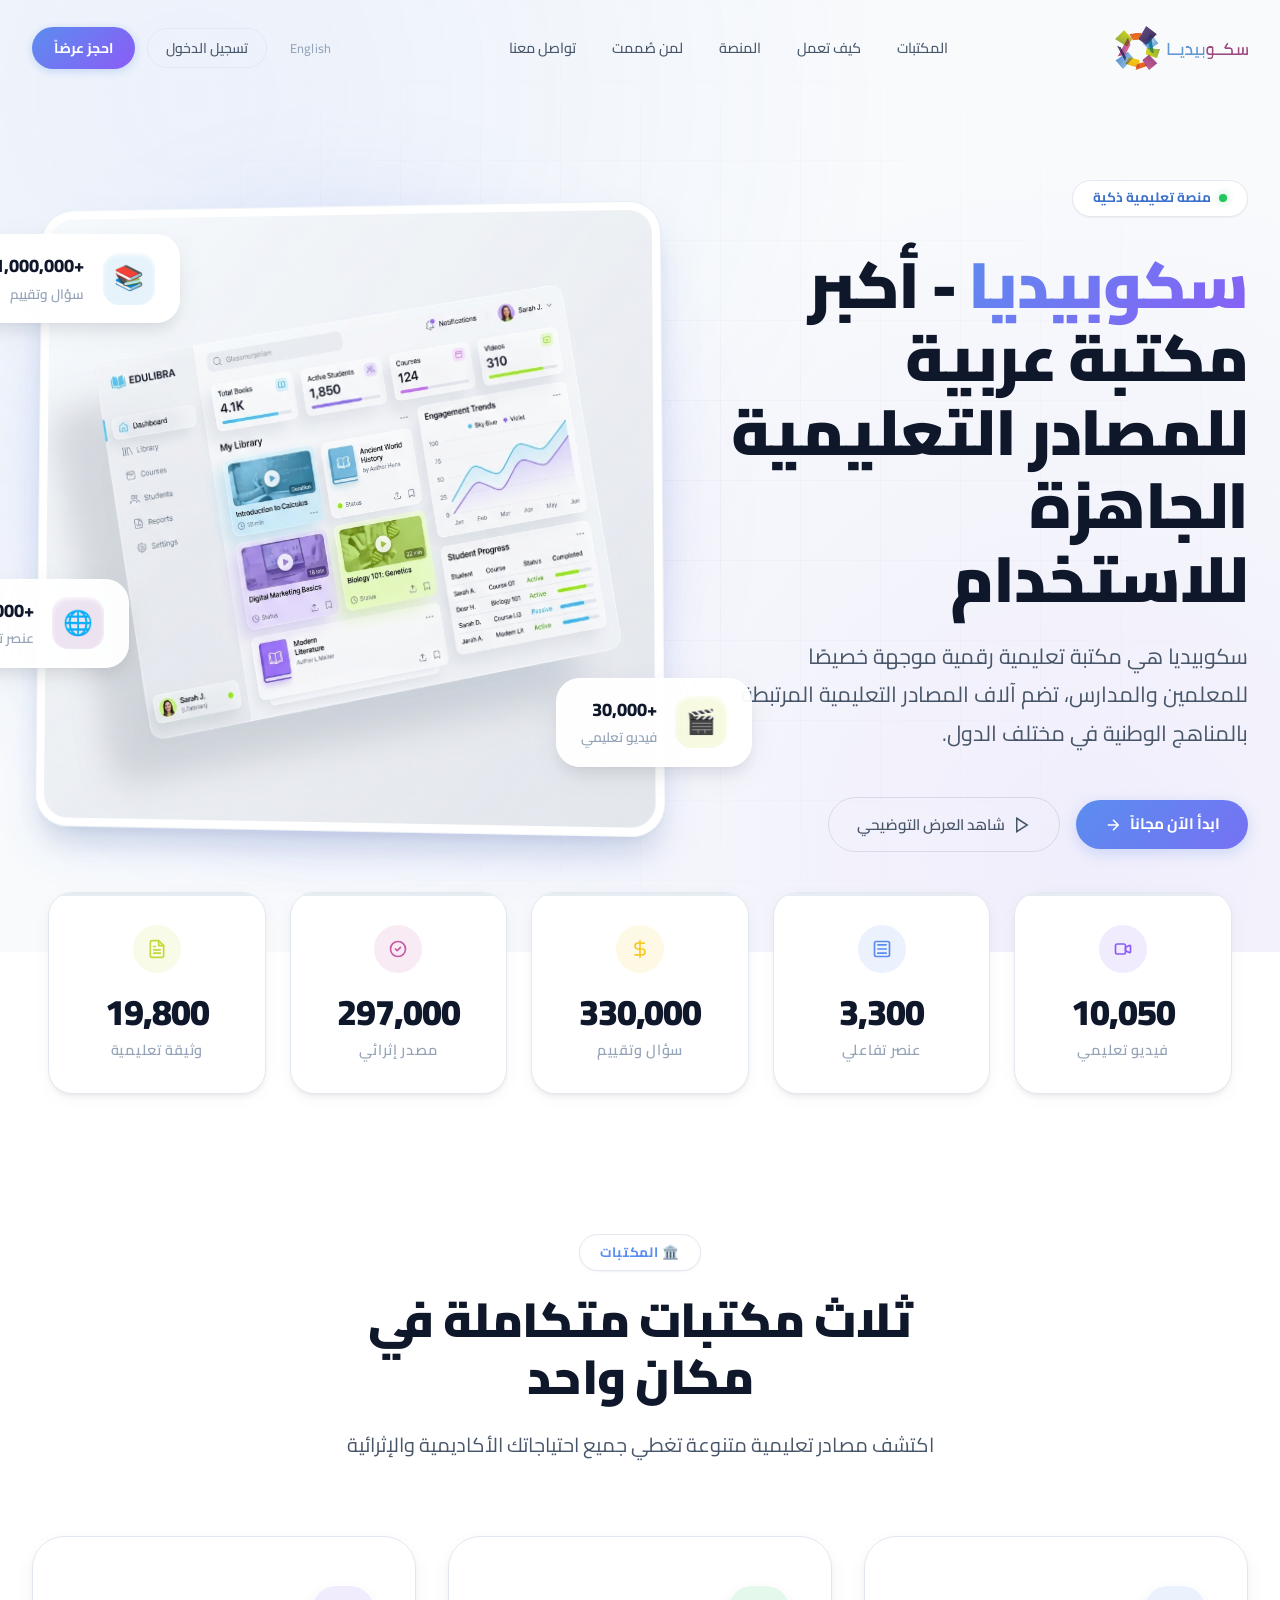
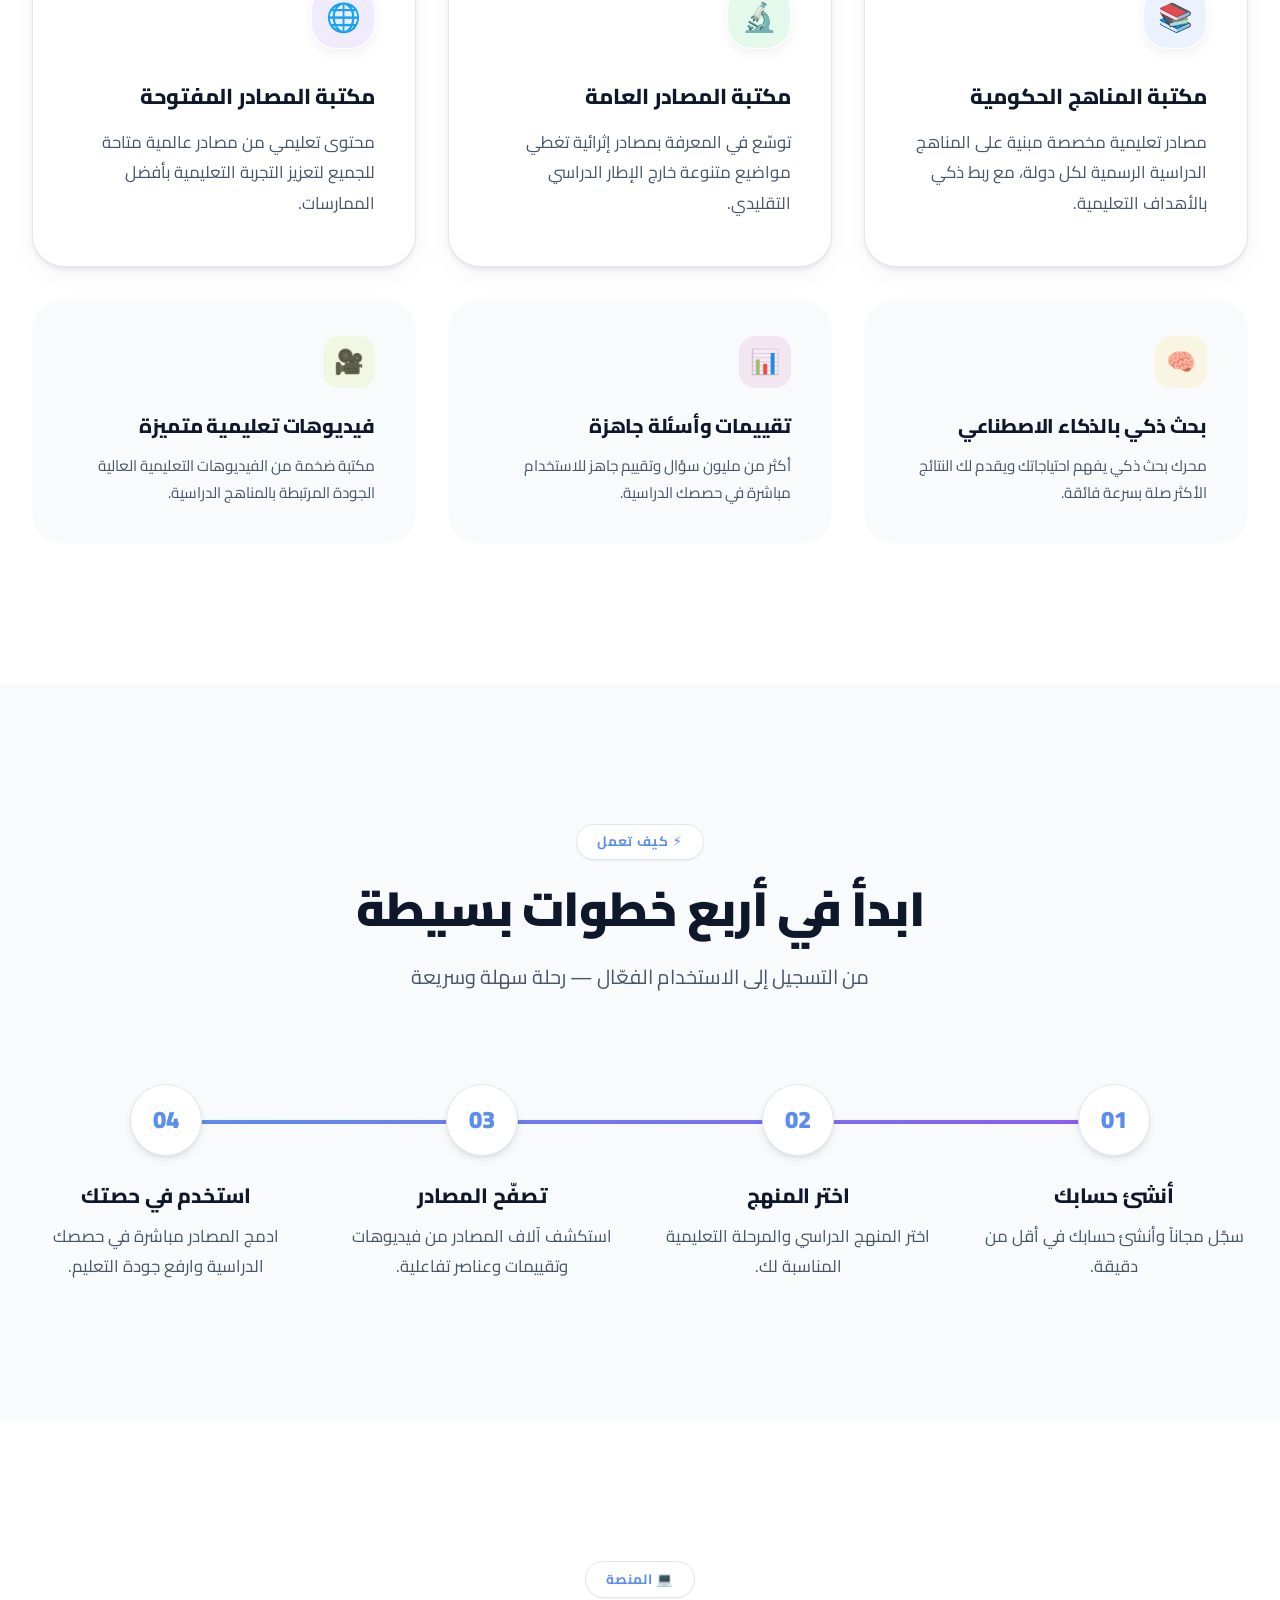
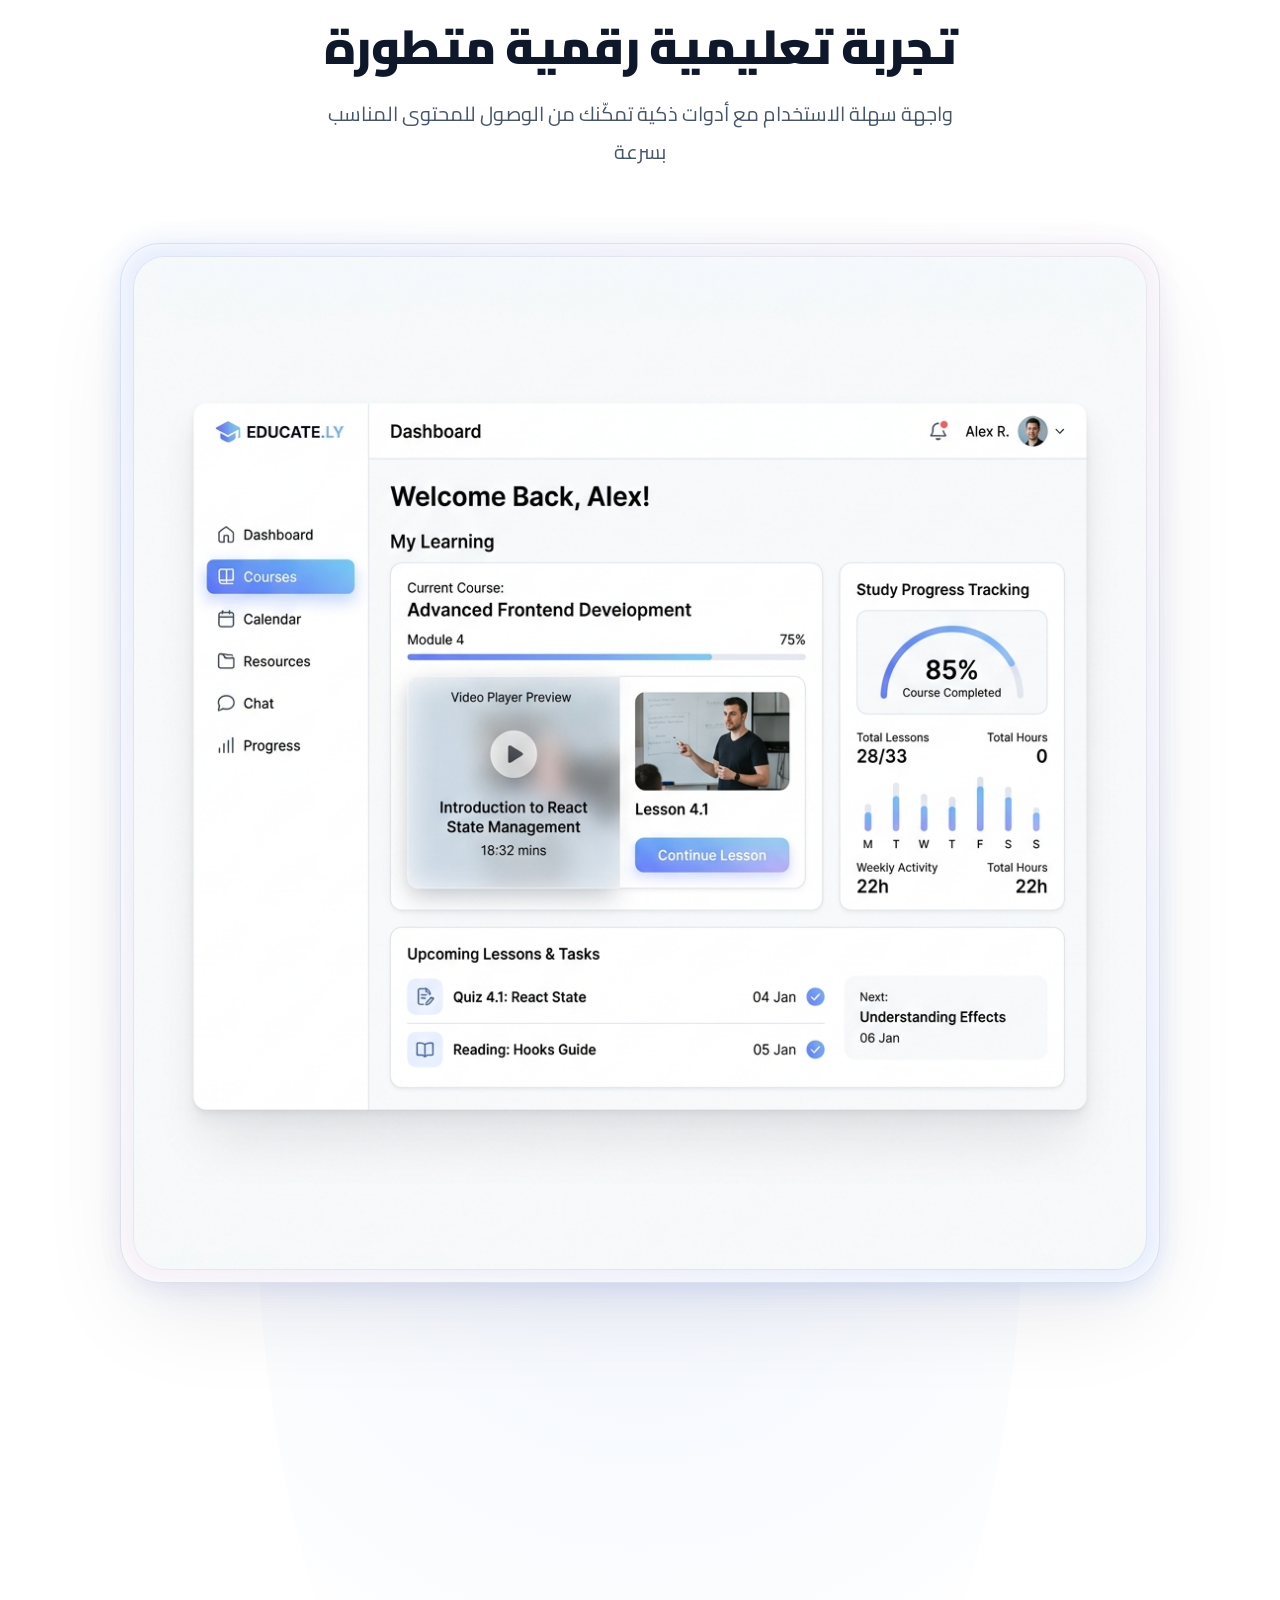
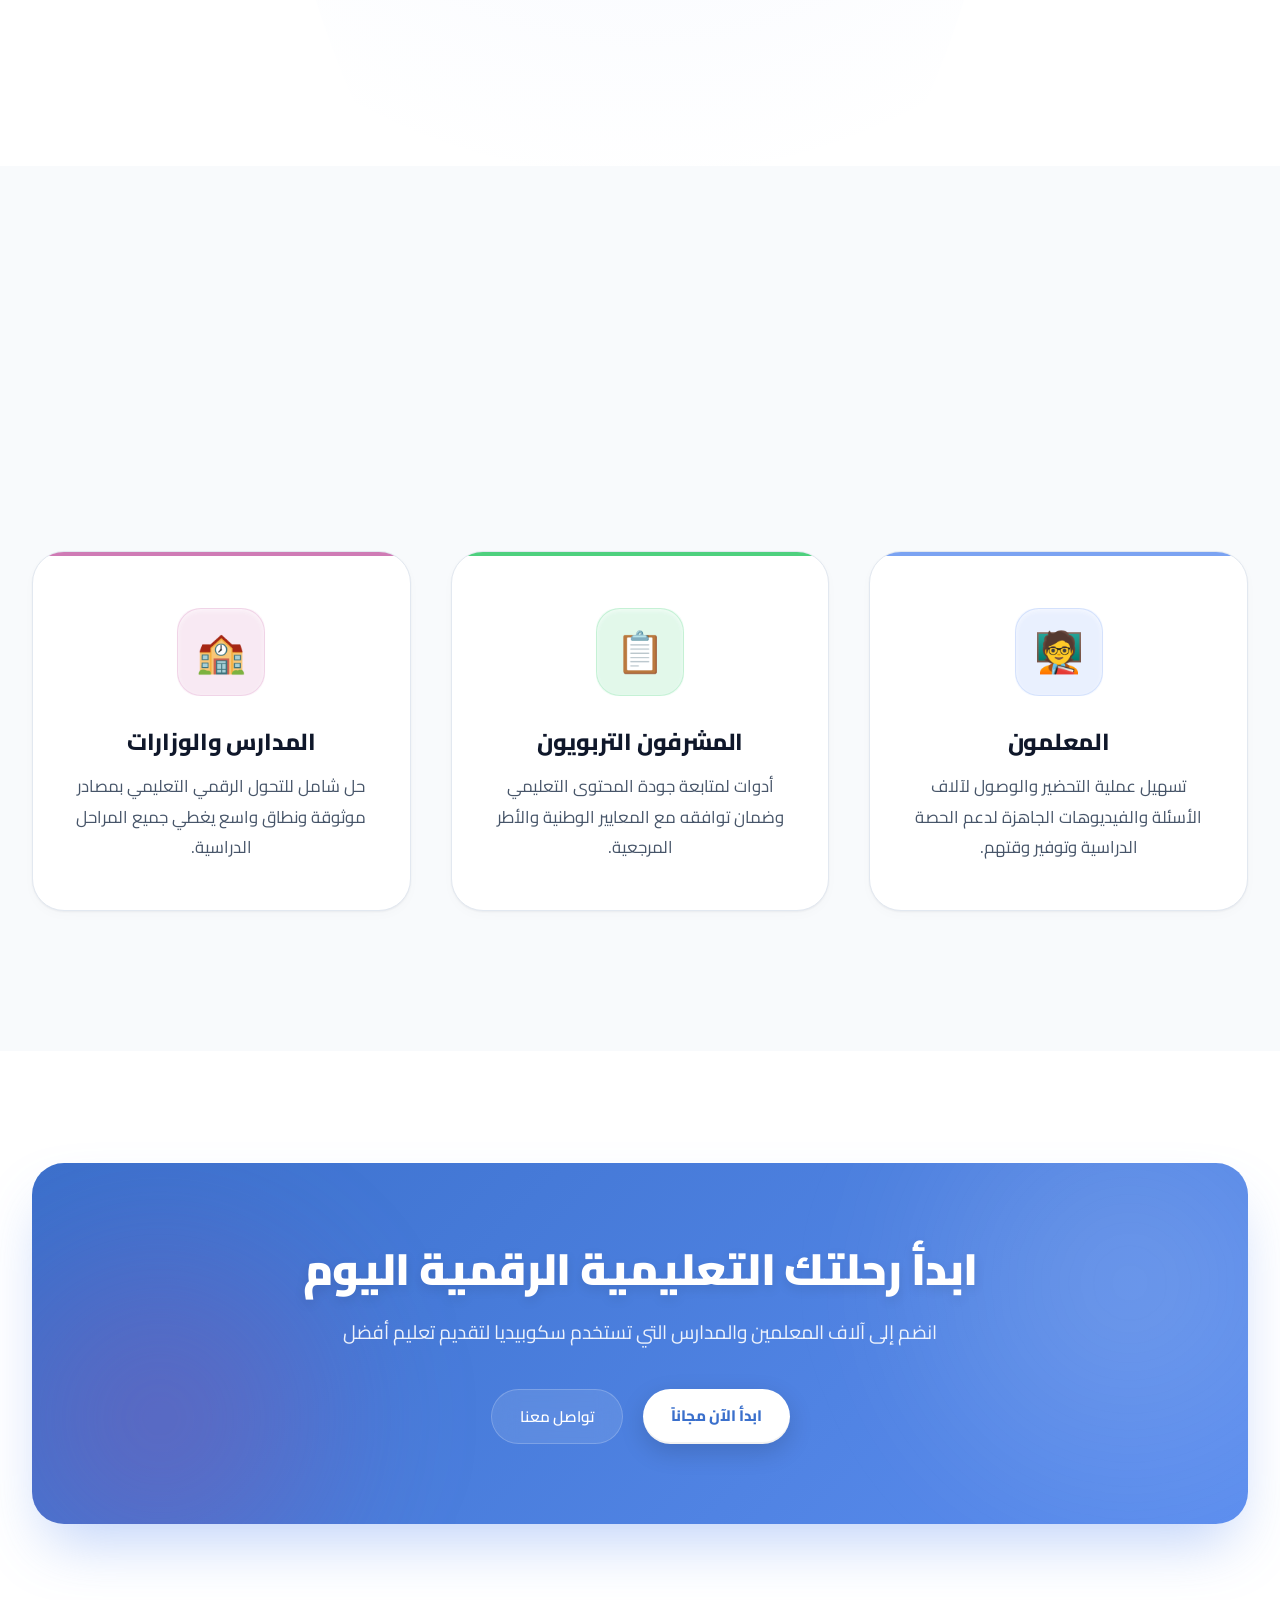
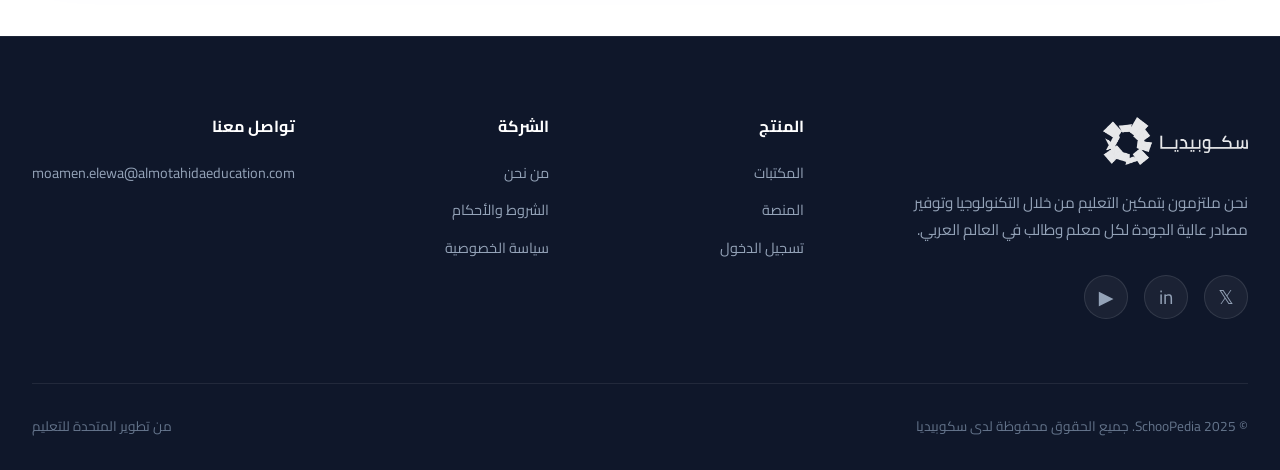
==== commit ad7cab47: "Finalize premium CTA banner redesign with layered depth and glassmorphism" ====
--- a/index.html
+++ b/index.html
@@ -461,15 +461,16 @@
     <section class="cta-section" id="contact">
         <div class="container">
             <div class="cta-card reveal">
+                <div class="cta-card-texture"></div>
                 <h2 lang="ar">ابدأ رحلتك التعليمية الرقمية اليوم</h2>
                 <h2 lang="en">Start Your Digital Education Journey Today</h2>
                 <p lang="ar">انضم إلى آلاف المعلمين والمدارس التي تستخدم سكوبيديا لتقديم تعليم أفضل</p>
                 <p lang="en">Join thousands of teachers and schools using SchooPedia to deliver better education</p>
-                <div style="display: flex; gap: 1rem; justify-content: center; flex-wrap: wrap;">
-                    <a href="https://library.schoopedia.com/login" class="btn" lang="ar">ابدأ الآن مجاناً</a>
-                    <a href="https://library.schoopedia.com/login" class="btn" lang="en">Start Now for Free</a>
-                    <button class="btn btn-secondary" onclick="openModal()" style="background: rgba(255,255,255,0.15); border-color: rgba(255,255,255,0.3); color: white;" lang="ar">تواصل معنا</button>
-                    <button class="btn btn-secondary" onclick="openModal()" style="background: rgba(255,255,255,0.15); border-color: rgba(255,255,255,0.3); color: white;" lang="en">Contact Us</button>
+                <div class="cta-btns">
+                    <a href="https://library.schoopedia.com/login" class="btn btn-primary-inv" lang="ar">ابدأ الآن مجاناً</a>
+                    <a href="https://library.schoopedia.com/login" class="btn btn-primary-inv" lang="en">Start Now for Free</a>
+                    <button class="btn btn-glass" onclick="openModal()" lang="ar">تواصل معنا</button>
+                    <button class="btn btn-glass" onclick="openModal()" lang="en">Contact Us</button>
                 </div>
             </div>
         </div>
--- a/style.css
+++ b/style.css
@@ -898,7 +898,7 @@
 }
 
 /* ============================================
-   FEATURES SECTION
+   FEATURES SECTION (Primary & Secondary Variants)
    ============================================ */
 .features {
     position: relative;
@@ -912,69 +912,129 @@
     gap: 2rem;
 }
 
+/* Base feature card */
 .feature-card {
+    border-radius: var(--radius-2xl);
+    transition: all var(--transition-base);
+    position: relative;
+    z-index: 1;
+    display: flex;
+    flex-direction: column;
+}
+
+/* Variant 1: Primary Pillars (First Row) */
+.feature-card:nth-child(-n+3) {
     background: #FFFFFF;
     border: 1px solid var(--border-light);
-    border-radius: var(--radius-2xl);
-    padding: 2.5rem;
-    transition: all var(--transition-base);
-    position: relative;
-    box-shadow: var(--shadow-sm);
-    z-index: 1;
-}
-
-.feature-card:hover {
+    padding: 3rem 2.5rem;
+    box-shadow: var(--shadow-md), 0 8px 24px rgba(15, 23, 42, 0.04);
+}
+
+.feature-card:nth-child(-n+3):hover {
     transform: translateY(-8px);
     border-color: rgba(91, 141, 239, 0.3);
-    box-shadow: var(--shadow-xl);
+    box-shadow: var(--shadow-xl), 0 20px 48px -12px rgba(91, 141, 239, 0.25);
     z-index: 2;
 }
 
+/* Variant 2: Secondary Capabilities (Second Row) */
+.feature-card:nth-child(n+4) {
+    background: var(--bg-surface);
+    border: 1px solid transparent;
+    padding: 2.25rem 2.5rem;
+    box-shadow: none;
+}
+
+.feature-card:nth-child(n+4):hover {
+    background: #FFFFFF;
+    transform: translateY(-4px);
+    border-color: var(--border-light);
+    box-shadow: var(--shadow-lg), 0 12px 24px rgba(15, 23, 42, 0.05);
+    z-index: 2;
+}
+
+/* Soft Branded Icon Containers */
 .feature-icon {
-    width: 56px;
-    height: 56px;
+    display: flex;
+    align-items: center;
+    justify-content: center;
+    position: relative;
+    transition: transform var(--transition-base);
+    flex-shrink: 0;
+}
+
+/* Icon - Primary Row */
+.feature-card:nth-child(-n+3) .feature-icon {
+    width: 64px;
+    height: 64px;
+    border-radius: var(--radius-xl);
+    font-size: 1.75rem;
+    margin-bottom: 2rem;
+    background: #FFFFFF;
+    box-shadow: 0 4px 12px rgba(15,23,42,0.06);
+    border: 1px solid rgba(255,255,255,0.8);
+}
+
+/* Icon - Secondary Row */
+.feature-card:nth-child(n+4) .feature-icon {
+    width: 52px;
+    height: 52px;
+    font-size: 1.5rem;
     border-radius: var(--radius-lg);
-    display: flex;
-    align-items: center;
-    justify-content: center;
-    font-size: 1.5rem;
-    margin-bottom: 2rem;
-    position: relative;
-    transition: transform var(--transition-base);
+    margin-bottom: 1.5rem;
+    background: transparent;
 }
 
 .feature-card:hover .feature-icon {
-    transform: scale(1.1);
-}
-
-.feature-icon::after {
+    transform: scale(1.08) translateY(-2px);
+}
+
+/* Soft tint backdrop using currentColor */
+.feature-icon::before {
     content: '';
     position: absolute;
     inset: 0;
     border-radius: inherit;
     background: currentColor;
     opacity: 0.12;
-}
-
+    transition: opacity var(--transition-base);
+}
+
+.feature-card:hover .feature-icon::before {
+    opacity: 0.18;
+}
+
+/* Typography Spacing */
 .feature-card h3 {
-    font-size: 1.3rem;
+    font-size: 1.35rem;
     font-weight: 800;
     color: var(--text-strong);
     margin-bottom: 1rem;
     line-height: 1.4;
+    letter-spacing: -0.01em;
+}
+
+.feature-card:nth-child(n+4) h3 {
+    font-size: 1.25rem;
+    margin-bottom: 0.75rem;
 }
 
 .feature-card p {
-    font-size: 1rem;
+    font-size: 1.05rem;
     color: var(--text-body);
     line-height: 1.7;
+    margin: 0;
+}
+
+.feature-card:nth-child(n+4) p {
+    font-size: 0.95rem;
 }
 
 body.lang-ar .feature-card p {
     line-height: 1.8;
 }
 
-/* Feature variants */
+/* Feature brand color assignment */
 .feature-card.feature-blue .feature-icon { color: var(--brand-blue); }
 .feature-card.feature-purple .feature-icon { color: var(--brand-purple); }
 .feature-card.feature-green .feature-icon { color: var(--brand-green); }
@@ -983,7 +1043,7 @@
 .feature-card.feature-lime .feature-icon { color: var(--brand-lime); }
 
 /* ============================================
-   HOW IT WORKS SECTION
+   HOW IT WORKS SECTION (Premium Stepper)
    ============================================ */
 .how-it-works {
     position: relative;
@@ -996,253 +1056,356 @@
     grid-template-columns: repeat(4, 1fr);
     gap: 3rem;
     position: relative;
-}
-
-/* Premium Connecting Line */
+    padding-top: 1rem;
+}
+
+/* Premium Connecting Line Base */
 .steps-container::before {
     content: '';
     position: absolute;
-    top: 36px;
-    left: 12%;
-    right: 12%;
+    top: 52px; /* Half of step-number height + padding */
+    inset-inline-start: 12%;
+    inset-inline-end: 12%;
     height: 4px;
     background: var(--border-light);
     border-radius: 4px;
-}
+    z-index: -1;
+}
+
+/* Premium Connecting Line Fill (Animated) */
 .steps-container::after {
     content: '';
     position: absolute;
-    top: 36px;
-    left: 12%;
-    width: 0%; /* Can be animated via JS on scroll */
+    top: 52px;
+    inset-inline-start: 12%;
+    width: 0%; 
     height: 4px;
     background: var(--gradient-primary);
     border-radius: 4px;
-    transition: width 1s var(--ease-slow);
-}
-
+    z-index: -1;
+    transition: width 1.5s var(--ease-smooth);
+}
+
+/* Triggered by JS when in view */
+.steps-container.animate-line::after {
+    width: 76%; /* 100% minus 2x 12% inset = 76% to connect the dots */
+}
+
+/* Individual Step */
 .step-card {
     text-align: center;
     position: relative;
     z-index: 2;
+    background: transparent;
 }
 
 .step-number {
     width: 72px;
     height: 72px;
-    border-radius: 50%;
+    border-radius: var(--radius-full);
     background: #FFFFFF;
-    border: 4px solid var(--bg-surface);
-    box-shadow: var(--shadow-md);
+    border: 1px solid var(--border-light);
+    box-shadow: var(--shadow-md), 0 4px 12px rgba(15, 23, 42, 0.04);
     display: flex;
     align-items: center;
     justify-content: center;
-    margin: 0 auto 2rem;
-    font-size: 1.6rem;
+    margin: 0 auto 1.75rem;
+    font-size: 1.5rem;
     font-weight: 900;
+    font-variant-numeric: tabular-nums;
     color: var(--primary);
     position: relative;
-    transition: all var(--transition-base);
+    transition: transform var(--transition-base), box-shadow var(--transition-base), background var(--transition-base), color var(--transition-base);
+}
+
+/* Subtle outer ring for depth */
+.step-number::before {
+    content: '';
+    position: absolute;
+    inset: -6px;
+    border-radius: inherit;
+    border: 2px solid rgba(91, 141, 239, 0.1);
+    opacity: 0;
+    transition: opacity var(--transition-base), transform var(--transition-base);
+    transform: scale(0.9);
 }
 
 .step-card:hover .step-number {
-    transform: scale(1.1) translateY(-5px);
-    box-shadow: var(--shadow-glow);
+    transform: translateY(-4px);
+    box-shadow: var(--shadow-lg), 0 12px 24px rgba(91, 141, 239, 0.2);
     background: var(--gradient-primary);
     color: #FFFFFF;
     border-color: transparent;
 }
 
+.step-card:hover .step-number::before {
+    opacity: 1;
+    transform: scale(1);
+}
+
+/* Step Typography */
 .step-card h3 {
+    font-size: 1.3rem;
+    font-weight: 800;
+    color: var(--text-strong);
+    margin-bottom: 0.75rem;
+    letter-spacing: -0.01em;
+}
+
+.step-card p {
+    font-size: 1.05rem;
+    color: var(--text-body);
+    line-height: 1.7;
+    margin: 0;
+}
+
+body.lang-ar .step-card p {
+    line-height: 1.8;
+}
+
+/* ============================================
+   PLATFORM SHOWCASE
+   ============================================ */
+.showcase {
+    position: relative;
+    z-index: 1;
+    background: #FFFFFF;
+    overflow: hidden;
+}
+
+/* Staged Background Composition */
+.showcase::before {
+    content: '';
+    position: absolute;
+    top: 30%;
+    left: 50%;
+    transform: translateX(-50%);
+    width: 60%;
+    height: 80%;
+    background: radial-gradient(circle, rgba(91, 141, 239, 0.08) 0%, rgba(255, 255, 255, 0) 70%);
+    z-index: -1;
+    border-radius: 50%;
+    pointer-events: none;
+}
+
+.showcase-visual {
+    position: relative;
+    max-width: 1040px;
+    margin: 3rem auto 5rem;
+    border-radius: calc(var(--radius-2xl) + 8px);
+    background: #FFFFFF;
+    padding: 0.75rem;
+    border: 1px solid var(--border-light);
+    box-shadow: 0 40px 100px -20px rgba(15, 23, 42, 0.1), 0 20px 40px -20px rgba(91, 141, 239, 0.15);
+    transition: transform var(--transition-slow), box-shadow var(--transition-slow);
+}
+
+.showcase-visual:hover {
+    transform: translateY(-8px);
+    box-shadow: 0 50px 120px -20px rgba(15, 23, 42, 0.12), 0 30px 60px -20px rgba(91, 141, 239, 0.2);
+}
+
+/* Soft luminous aura around the mockup */
+.showcase-visual::before {
+    content: '';
+    position: absolute;
+    inset: -2px;
+    background: linear-gradient(135deg, rgba(91, 141, 239, 0.2), rgba(139, 77, 158, 0.1), rgba(91, 141, 239, 0.2));
+    border-radius: calc(var(--radius-2xl) + 10px);
+    z-index: -1;
+    opacity: 0.8;
+    filter: blur(12px);
+}
+
+.showcase-visual img {
+    width: 100%;
+    border-radius: var(--radius-2xl);
+    display: block;
+    border: 1px solid rgba(15, 23, 42, 0.05); /* defines the edge clearly */
+}
+
+/* Bottom features container */
+.showcase-features {
+    display: grid;
+    grid-template-columns: repeat(3, 1fr);
+    gap: 2.5rem;
+    margin-top: 5rem;
+    position: relative;
+    z-index: 2;
+}
+
+.showcase-feature {
+    background: #FFFFFF;
+    border: 1px solid var(--border-light);
+    padding: 2.5rem 2rem;
+    border-radius: var(--radius-xl);
+    text-align: center;
+    transition: all var(--transition-base);
+    box-shadow: var(--shadow-sm), 0 4px 12px rgba(15, 23, 42, 0.02);
+}
+
+.showcase-feature:hover {
+    border-color: rgba(91, 141, 239, 0.3);
+    transform: translateY(-6px);
+    box-shadow: var(--shadow-lg), 0 12px 24px rgba(15, 23, 42, 0.04);
+}
+
+.showcase-feature .sf-icon {
+    width: 64px;
+    height: 64px;
+    background: var(--bg-surface);
+    border-radius: var(--radius-lg);
+    font-size: 1.75rem;
+    margin: 0 auto 1.5rem;
+    display: flex;
+    align-items: center;
+    justify-content: center;
+    color: var(--primary);
+    transition: transform var(--transition-base), background var(--transition-base);
+}
+
+.showcase-feature:hover .sf-icon {
+    transform: scale(1.1) translateY(-2px);
+    background: color-mix(in srgb, var(--primary) 10%, transparent);
+}
+
+.showcase-feature h4 {
     font-size: 1.25rem;
     font-weight: 800;
     color: var(--text-strong);
     margin-bottom: 0.75rem;
-}
-
-.step-card p {
-    font-size: 0.95rem;
+    letter-spacing: -0.01em;
+}
+
+.showcase-feature p {
+    font-size: 1.05rem;
     color: var(--text-body);
     line-height: 1.7;
-}
-
-/* ============================================
-   PLATFORM SHOWCASE
-   ============================================ */
-.showcase {
+    margin: 0;
+}
+
+/* ============================================
+   AUDIENCE / WHO IT'S FOR (Premium Personas)
+   ============================================ */
+.audience {
     position: relative;
     z-index: 1;
-    background: #FFFFFF;
-}
-
-.showcase-visual {
-    position: relative;
-    max-width: 1000px;
-    margin: 0 auto;
-    border-radius: var(--radius-2xl);
-    background: #FFFFFF;
-    padding: 0.5rem;
-    border: 1px solid var(--border-light);
-    box-shadow: var(--shadow-xl);
-    transition: transform var(--transition-slow);
-}
-
-.showcase-visual:hover {
-    transform: translateY(-5px);
-}
-
-.showcase-visual::before {
-    content: '';
-    position: absolute;
-    inset: -2px;
-    background: var(--gradient-primary);
-    border-radius: calc(var(--radius-2xl) + 2px);
-    z-index: -1;
-    opacity: 0.15;
-    filter: blur(15px);
-}
-
-.showcase-visual img {
-    width: 100%;
-    border-radius: var(--radius-xl);
-}
-
-.showcase-features {
+    background: var(--bg-surface);
+}
+
+.audience-grid {
     display: grid;
     grid-template-columns: repeat(3, 1fr);
-    gap: 2rem;
-    margin-top: 4rem;
-}
-
-.showcase-feature {
-    background: var(--bg-surface);
-    border: 1px solid var(--border-light);
-    padding: 2rem;
-    border-radius: var(--radius-xl);
-    text-align: center;
-    transition: all var(--transition-base);
-    box-shadow: var(--shadow-sm);
-}
-
-.showcase-feature:hover {
-    border-color: var(--primary-light);
-    transform: translateY(-6px);
-    box-shadow: var(--shadow-md);
-    background: #FFFFFF;
-}
-
-.showcase-feature .sf-icon {
-    font-size: 2.2rem;
-    margin-bottom: 1.25rem;
-    display: inline-block;
-    color: var(--primary);
-}
-
-.showcase-feature h4 {
-    font-size: 1.15rem;
-    font-weight: 800;
-    color: var(--text-strong);
-    margin-bottom: 0.5rem;
-}
-
-.showcase-feature p {
-    font-size: 0.95rem;
-    color: var(--text-body);
-}
-
-/* ============================================
-   AUDIENCE / WHO IT'S FOR
-   ============================================ */
-.audience {
-    position: relative;
-    z-index: 1;
-    background: var(--bg-surface);
-}.audience-grid {
-    display: grid;
-    grid-template-columns: repeat(3, 1fr);
-    gap: 2rem;
-}
-
+    gap: 2.5rem;
+}
+
+/* Card Structure */
 .audience-card {
     background: #FFFFFF;
     border: 1px solid var(--border-light);
     border-radius: var(--radius-2xl);
-    padding: 3rem 2.5rem;
+    padding: 3.5rem 2.5rem 3rem;
     text-align: center;
-    transition: all var(--transition-base);
+    transition: transform var(--transition-base), box-shadow var(--transition-base), border-color var(--transition-base);
     position: relative;
     overflow: hidden;
-    box-shadow: var(--shadow-sm);
-}
-
+    box-shadow: var(--shadow-sm), 0 4px 12px rgba(15, 23, 42, 0.02);
+    display: flex;
+    flex-direction: column;
+    align-items: center;
+    height: 100%;
+}
+
+/* Assign Accent Colors */
+.audience-card:nth-child(1) { --card-accent: var(--brand-blue); }
+.audience-card:nth-child(2) { --card-accent: var(--brand-green); }
+.audience-card:nth-child(3) { --card-accent: var(--brand-magenta); }
+
+/* Subtle Top Accent Edge */
 .audience-card::before {
     content: '';
     position: absolute;
     top: 0;
     left: 0;
     right: 0;
-    height: 6px;
-    background: var(--border-light);
-    transition: all var(--transition-base);
-}
-
-.audience-card:nth-child(1)::before { background: var(--primary); }
-.audience-card:nth-child(2)::before { background: var(--brand-green); }
-.audience-card:nth-child(3)::before { background: var(--brand-magenta); }
-
+    height: 4px;
+    background: var(--card-accent, var(--border-light));
+    opacity: 0.8;
+    transition: opacity var(--transition-base), height var(--transition-base);
+}
+
+/* Hover Interactions */
 .audience-card:hover {
     transform: translateY(-8px);
-    box-shadow: var(--shadow-xl);
+    box-shadow: var(--shadow-xl), 0 20px 40px rgba(15, 23, 42, 0.06);
     border-color: rgba(91, 141, 239, 0.2);
 }
 
-.audience-card:nth-child(1):hover { box-shadow: var(--shadow-glow); }
-.audience-card:nth-child(3):hover { box-shadow: var(--shadow-glow-purple); }
-
+.audience-card:hover::before {
+    height: 6px;
+    opacity: 1;
+}
+
+/* Premium Icon / Top Visual Emphasis */
 .audience-icon {
-    width: 80px;
-    height: 80px;
+    width: 88px;
+    height: 88px;
     border-radius: var(--radius-xl);
     display: flex;
     align-items: center;
     justify-content: center;
-    font-size: 2.2rem;
+    font-size: 2.5rem;
     margin: 0 auto 2rem;
-    transition: transform var(--transition-base);
-    position: relative;
-}
-
+    position: relative;
+    color: var(--card-accent);
+    background: color-mix(in srgb, var(--card-accent) 8%, transparent);
+    border: 1px solid color-mix(in srgb, var(--card-accent) 15%, transparent);
+    box-shadow: inset 0 2px 4px rgba(255,255,255,0.5);
+    transition: transform var(--transition-base), background var(--transition-base);
+}
+
+/* Icon Soft Glow using Pseudo Element */
 .audience-icon::after {
     content: '';
     position: absolute;
-    inset: 0;
+    inset: -6px;
     border-radius: inherit;
-    background: currentColor;
-    opacity: 0.12;
-}
-
-.audience-card:nth-child(1) .audience-icon { color: var(--primary); }
-.audience-card:nth-child(2) .audience-icon { color: var(--brand-green); }
-.audience-card:nth-child(3) .audience-icon { color: var(--brand-magenta); }
+    background: var(--card-accent);
+    opacity: 0.05;
+    z-index: -1;
+    transition: opacity var(--transition-base), transform var(--transition-base);
+    transform: scale(0.9);
+}
 
 .audience-card:hover .audience-icon {
-    transform: scale(1.1) translateY(-4px);
-}
-
+    transform: scale(1.08) translateY(-4px);
+    background: color-mix(in srgb, var(--card-accent) 12%, transparent);
+}
+
+.audience-card:hover .audience-icon::after {
+    opacity: 0.15;
+    transform: scale(1.1);
+}
+
+/* Hierarchy & Rhythm adjustments */
 .audience-card h3 {
-    font-size: 1.5rem;
+    font-size: 1.45rem;
     font-weight: 800;
     color: var(--text-strong);
     margin-bottom: 1rem;
+    letter-spacing: -0.01em;
 }
 
 .audience-card p {
-    font-size: 1rem;
+    font-size: 1.05rem;
     color: var(--text-body);
     line-height: 1.7;
-}
-
-/* Old Metrics definition completely removed here */
+    margin: 0;
+    flex-grow: 1;
+}
+
+body.lang-ar .audience-card p {
+    line-height: 1.8;
 }
 
 /* ============================================
@@ -1251,38 +1414,55 @@
 .cta-section {
     position: relative;
     z-index: 1;
-    padding: 6rem 0;
+    padding: 7rem 0;
+    overflow: hidden;
 }
 
 .cta-card {
-    background: var(--gradient-primary);
-    border-radius: var(--radius-xl);
-    padding: 4rem 3rem;
+    background: linear-gradient(135deg, var(--primary-dark) 0%, var(--brand-blue) 100%);
+    border-radius: var(--radius-2xl);
+    padding: 5rem 3rem;
     text-align: center;
     position: relative;
     overflow: hidden;
-}
-
+    box-shadow: 0 30px 60px -15px rgba(91, 141, 239, 0.4);
+}
+
+/* Base geometric glow layers */
 .cta-card::before {
     content: '';
     position: absolute;
     top: -50%;
-    right: -20%;
-    width: 400px;
-    height: 400px;
+    right: -15%;
+    width: 600px;
+    height: 600px;
     border-radius: 50%;
-    background: rgba(255,255,255,0.08);
+    background: radial-gradient(circle, rgba(255,255,255,0.15) 0%, rgba(255,255,255,0) 70%);
+    filter: blur(40px);
+    z-index: 1;
 }
 
 .cta-card::after {
     content: '';
     position: absolute;
-    bottom: -30%;
+    bottom: -40%;
     left: -10%;
-    width: 300px;
-    height: 300px;
+    width: 500px;
+    height: 500px;
     border-radius: 50%;
-    background: rgba(255,255,255,0.05);
+    background: radial-gradient(circle, rgba(139, 77, 158, 0.4) 0%, rgba(139, 77, 158, 0) 70%);
+    filter: blur(50px);
+    z-index: 1;
+}
+
+/* Subtle grid overlay for texture */
+.cta-card-texture {
+    position: absolute;
+    inset: 0;
+    background-image: radial-gradient(rgba(255, 255, 255, 0.1) 1px, transparent 1px);
+    background-size: 24px 24px;
+    opacity: 0.5;
+    z-index: 1;
 }
 
 .cta-card > * {
@@ -1291,31 +1471,61 @@
 }
 
 .cta-card h2 {
-    font-size: clamp(1.8rem, 3vw, 2.5rem);
-    font-weight: 800;
-    color: white;
-    margin-bottom: 1rem;
+    font-size: clamp(2rem, 4vw, 2.75rem);
+    font-weight: 900;
+    color: #FFFFFF;
+    margin-bottom: 1.25rem;
+    letter-spacing: -0.02em;
+    text-shadow: 0 4px 12px rgba(0,0,0,0.1);
 }
 
 .cta-card p {
-    font-size: 1.1rem;
-    color: rgba(255,255,255,0.85);
-    margin-bottom: 2rem;
-    max-width: 600px;
+    font-size: 1.2rem;
+    color: rgba(255,255,255,0.9);
+    margin-bottom: 2.5rem;
+    max-width: 640px;
     margin-left: auto;
     margin-right: auto;
-}
-
-.cta-card .btn {
+    line-height: 1.7;
+}
+
+.cta-btns {
+    display: flex;
+    gap: 1.25rem;
+    justify-content: center;
+    flex-wrap: wrap;
+}
+
+/* Specialized CTA Button Modifier */
+.cta-card .btn-primary-inv {
     background: #FFFFFF;
     color: var(--primary-dark);
     font-weight: 800;
-    box-shadow: 0 4px 20px rgba(0,0,0,0.15);
-}
-
-.cta-card .btn:hover {
-    transform: translateY(-3px);
-    box-shadow: var(--shadow-glow);
+    box-shadow: 0 8px 24px rgba(0,0,0,0.15), inset 0 -2px 0 rgba(0,0,0,0.05);
+    border: none;
+}
+
+.cta-card .btn-primary-inv:hover {
+    transform: translateY(-4px);
+    box-shadow: 0 12px 32px rgba(0,0,0,0.25), inset 0 -2px 0 rgba(0,0,0,0.05);
+    background: #F8FAFC;
+    color: var(--primary);
+}
+
+.cta-card .btn-glass {
+    background: rgba(255,255,255,0.1);
+    color: #FFFFFF;
+    border: 1px solid rgba(255,255,255,0.2);
+    backdrop-filter: blur(12px);
+    -webkit-backdrop-filter: blur(12px);
+    font-weight: 600;
+}
+
+.cta-card .btn-glass:hover {
+    background: rgba(255,255,255,0.2);
+    border-color: rgba(255,255,255,0.4);
+    transform: translateY(-4px);
+    color: #FFFFFF;
 }
 
 /* ============================================
@@ -1539,6 +1749,25 @@
 .reveal-delay-4 { transition-delay: 0.4s; }
 .reveal-delay-5 { transition-delay: 0.5s; }
 
+/* ============================================
+   SCROLL REVEAL ANIMATIONS
+   ============================================ */
+.reveal {
+    opacity: 0;
+    transform: translateY(30px);
+    transition: all 0.8s var(--ease-spring);
+}
+
+.reveal.visible {
+    opacity: 1;
+    transform: translateY(0);
+}
+
+.reveal-delay-1 { transition-delay: 0.1s; }
+.reveal-delay-2 { transition-delay: 0.2s; }
+.reveal-delay-3 { transition-delay: 0.3s; }
+.reveal-delay-4 { transition-delay: 0.4s; }
+
 @keyframes fadeSlideUp {
     from {
         opacity: 0;
@@ -1553,7 +1782,6 @@
 /* ============================================
    RESPONSIVE
    ============================================ */
-
 /* Tablet */
 @media (max-width: 1024px) {
     :root {
